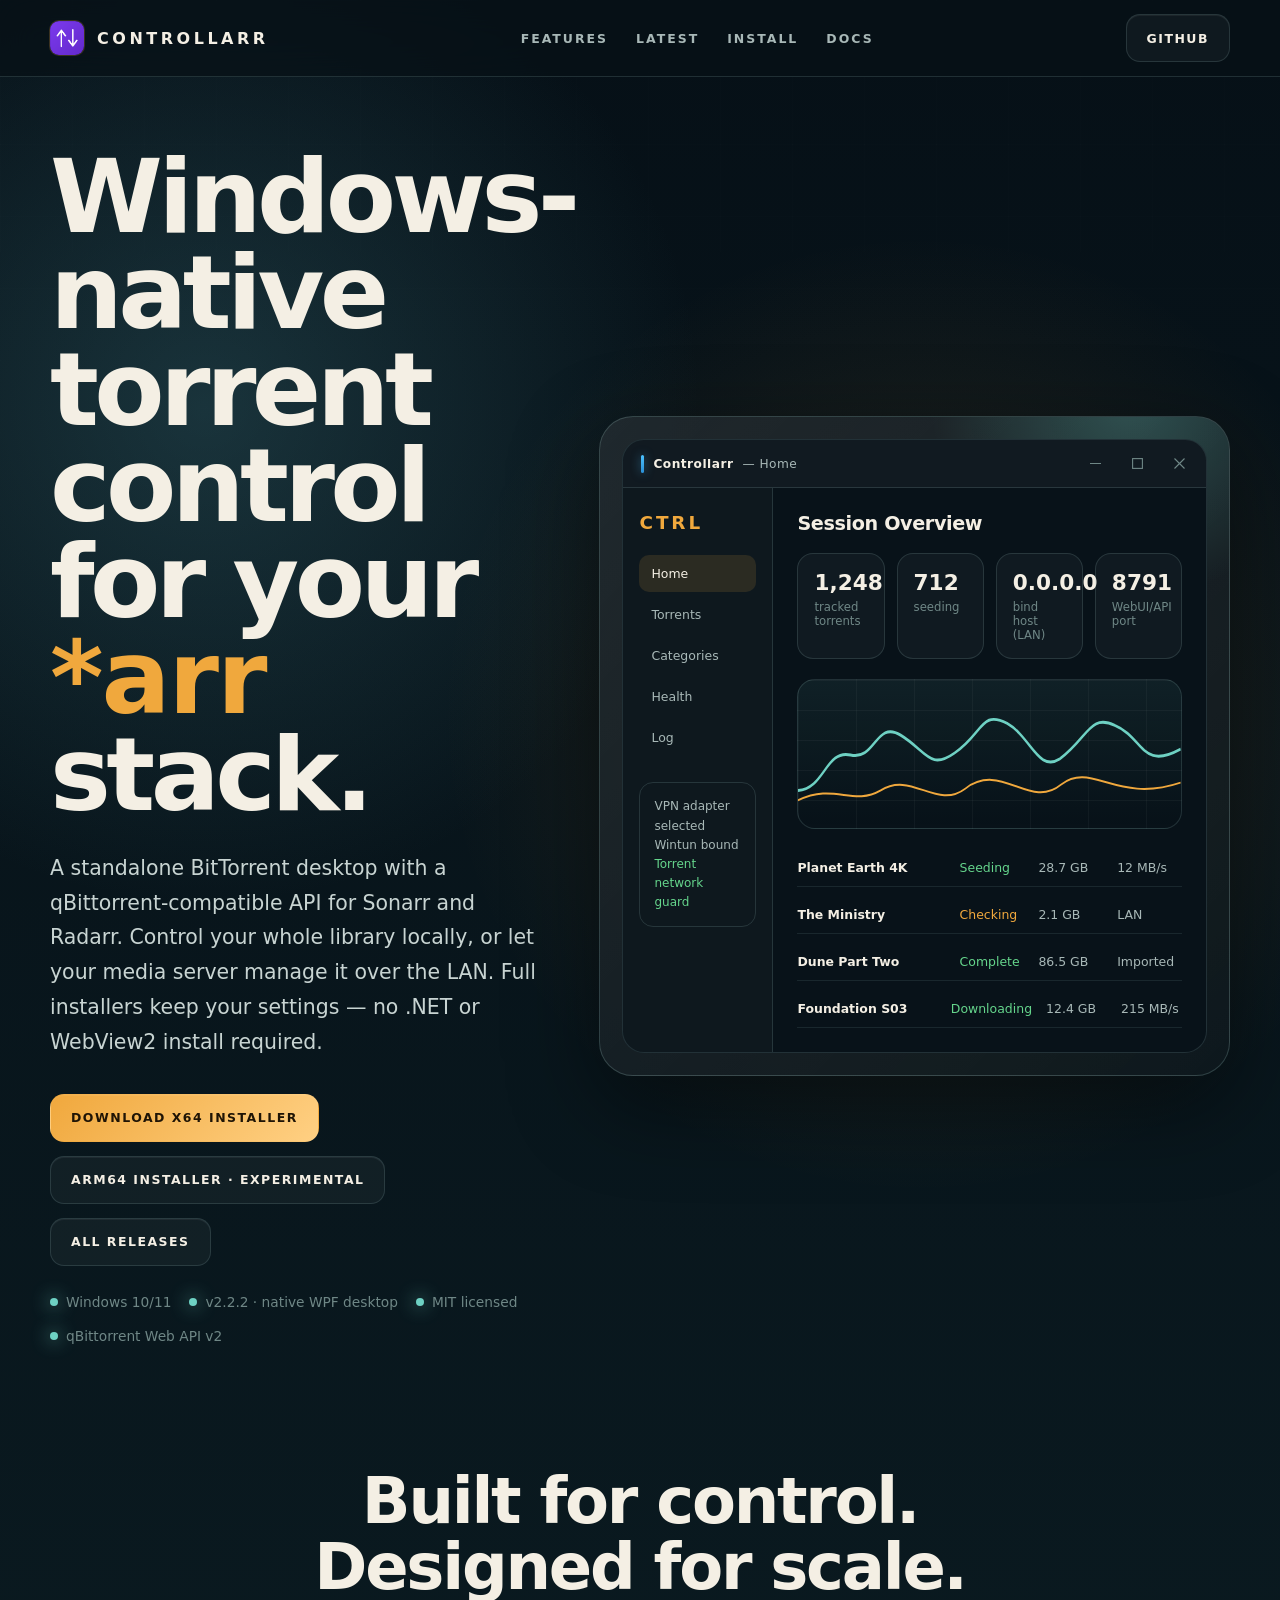
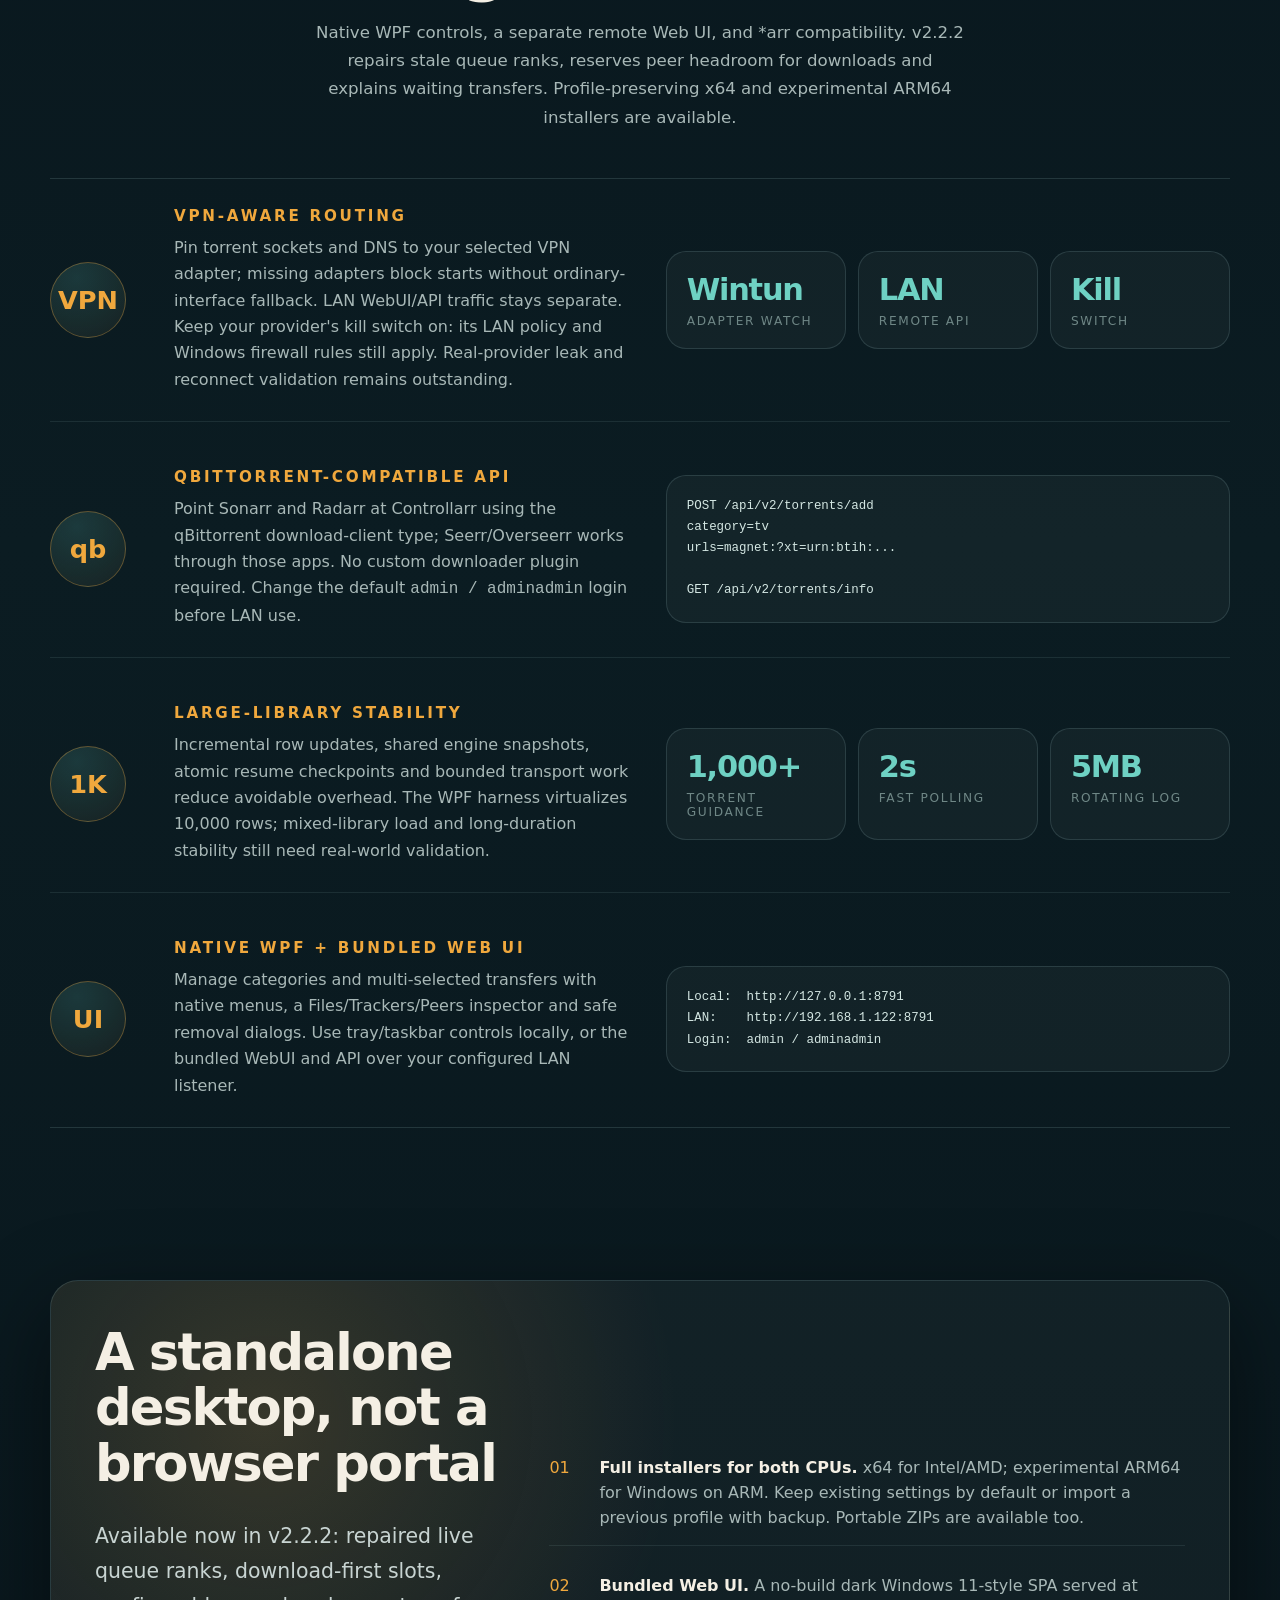
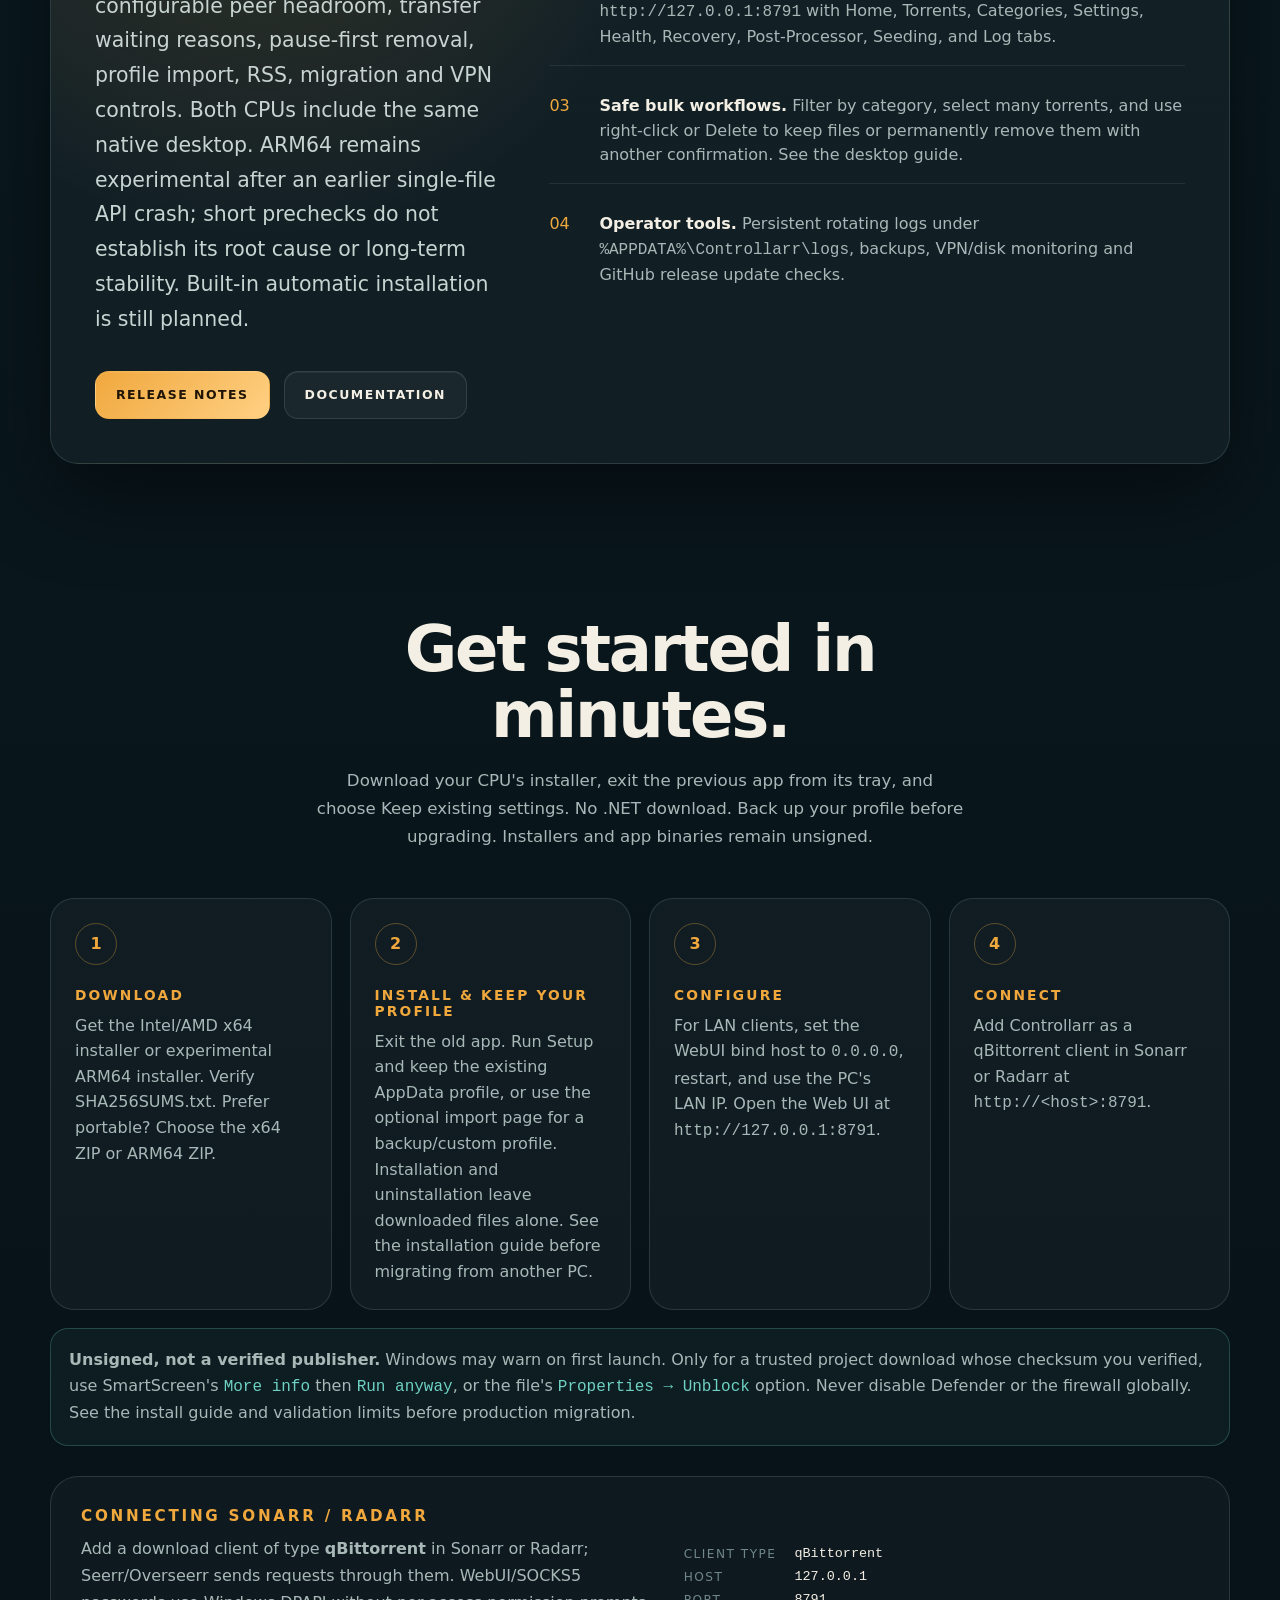
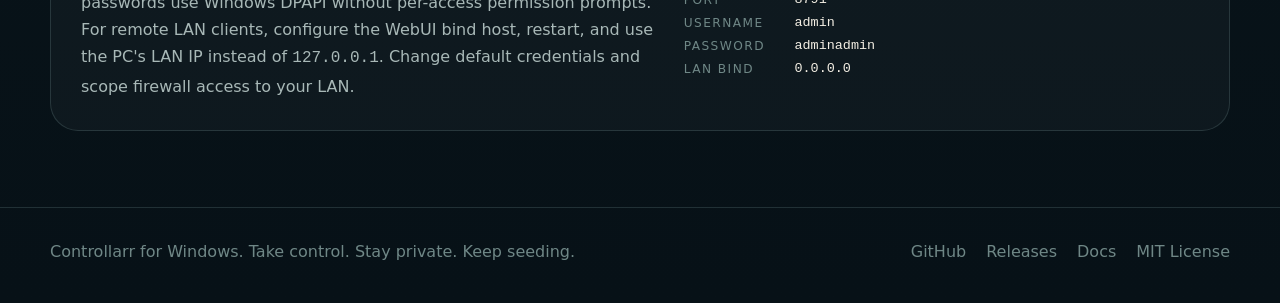
==== docs/index.html @ 1ecfc932 "Fix live queue ranks and reserve download connection headroom" ====
<!doctype html>
<html lang="en">
<head>
  <meta charset="utf-8">
  <meta name="viewport" content="width=device-width, initial-scale=1">
  <meta name="description" content="Controllarr v2.2.2: a native Windows torrent desktop with aware queues, download connection headroom, VPN binding and a Sonarr/Radarr API. Download x64 or experimental ARM64 installers.">
  <meta name="theme-color" content="#071117">
  <meta property="og:title" content="Controllarr for Windows">
  <meta property="og:description" content="Windows-native torrent control for your *arr stack.">
  <meta property="og:type" content="website">
  <meta property="og:image" content="assets/icon-256.png">
  <title>Controllarr for Windows - native torrent control for your *arr stack</title>
  <link rel="icon" href="assets/icon-256.png">
  <style>
    :root {
      color-scheme: dark;
      --bg: #071117;
      --panel: rgba(14, 30, 38, 0.78);
      --line: rgba(151, 190, 189, 0.18);
      --line-strong: rgba(239, 169, 67, 0.34);
      --text: #f4efe4;
      --muted: #a8b8b7;
      --soft: #6f8786;
      --amber: #f0a83d;
      --amber-2: #ffd083;
      --aqua: #6ed1c3;
      --green: #65d58c;
      --win-blue: #4cc2ff;
      --shadow: 0 28px 90px rgba(0, 0, 0, 0.48);
      --radius: 28px;
      --sans: "Segoe UI", system-ui, sans-serif;
      --serif: Georgia, "Segoe UI", system-ui, serif;
      --mono: Consolas, "Cascadia Code", "Courier New", monospace;
    }

    * { box-sizing: border-box; }
    html { scroll-behavior: smooth; }
    body {
      margin: 0;
      min-width: 320px;
      color: var(--text);
      font-family: var(--sans);
      background:
        radial-gradient(circle at 16% 8%, rgba(64, 122, 132, 0.32), transparent 31rem),
        radial-gradient(circle at 72% 14%, rgba(240, 168, 61, 0.14), transparent 30rem),
        linear-gradient(180deg, #061017 0%, #0b1c22 42%, #071117 100%);
      overflow-x: hidden;
    }

    body::before {
      content: "";
      position: fixed;
      inset: 0;
      pointer-events: none;
      opacity: 0.42;
      background-image:
        linear-gradient(rgba(255,255,255,0.035) 1px, transparent 1px),
        linear-gradient(90deg, rgba(255,255,255,0.026) 1px, transparent 1px);
      background-size: 72px 72px;
      mask-image: linear-gradient(to bottom, #000 0%, transparent 78%);
    }

    a { color: inherit; text-decoration: none; }
    .shell { width: min(1180px, calc(100% - 40px)); margin: 0 auto; }
    .nav {
      position: sticky;
      top: 0;
      z-index: 20;
      border-bottom: 1px solid var(--line);
      background: rgba(7, 17, 23, 0.72);
      backdrop-filter: blur(18px);
    }
    .nav-inner { display: flex; align-items: center; justify-content: space-between; min-height: 76px; gap: 24px; }
    .brand { display: flex; align-items: center; gap: 13px; font-weight: 700; letter-spacing: 0.22em; text-transform: uppercase; }
    .brand img { width: 34px; height: 34px; border-radius: 9px; box-shadow: 0 0 0 1px rgba(240, 168, 61, 0.22); }
    .nav-links { display: flex; align-items: center; gap: 28px; color: var(--muted); font-size: 0.78rem; font-weight: 700; letter-spacing: 0.16em; text-transform: uppercase; }
    .button {
      display: inline-flex;
      align-items: center;
      justify-content: center;
      gap: 10px;
      min-height: 48px;
      padding: 0 20px;
      border: 1px solid var(--line-strong);
      border-radius: 14px;
      background: rgba(240, 168, 61, 0.1);
      color: var(--amber-2);
      font-size: 0.78rem;
      font-weight: 800;
      letter-spacing: 0.12em;
      text-transform: uppercase;
      box-shadow: inset 0 1px 0 rgba(255,255,255,0.06);
      transition: transform 180ms ease, border-color 180ms ease, background 180ms ease;
    }
    .button:hover { transform: translateY(-2px); border-color: rgba(240, 168, 61, 0.75); background: rgba(240, 168, 61, 0.16); }
    .button.primary { background: linear-gradient(135deg, #f0a83d, #ffd083); color: #1f1405; border-color: transparent; }
    .button.quiet { color: var(--text); background: rgba(255,255,255,0.04); border-color: var(--line); }

    .hero { position: relative; padding: 72px 0 48px; }
    .hero-grid { display: grid; grid-template-columns: minmax(0, 0.88fr) minmax(460px, 1.12fr); gap: 54px; align-items: center; }
    h1 { margin: 0; max-width: 760px; font-family: var(--serif); font-size: clamp(3.1rem, 8vw, 6.7rem); line-height: 0.94; letter-spacing: -0.045em; }
    .arr { color: var(--amber); font-family: var(--sans); letter-spacing: -0.02em; }
    .lead { margin: 28px 0 0; max-width: 560px; color: #c8d4d2; font-size: clamp(1.05rem, 1.8vw, 1.28rem); line-height: 1.7; }
    .actions { display: flex; flex-wrap: wrap; gap: 14px; margin: 34px 0 0; }
    .proof { display: flex; flex-wrap: wrap; gap: 18px; margin-top: 28px; color: var(--soft); font-size: 0.86rem; }
    .proof span { display: inline-flex; align-items: center; gap: 8px; }
    .dot { width: 8px; height: 8px; border-radius: 99px; background: var(--aqua); box-shadow: 0 0 18px var(--aqua); }

    .mockup {
      position: relative;
      min-height: 520px;
      padding: 22px;
      border: 1px solid rgba(151, 190, 189, 0.24);
      border-radius: 34px;
      background: linear-gradient(135deg, rgba(255,255,255,0.09), rgba(255,255,255,0.025)), rgba(7, 17, 23, 0.72);
      box-shadow: var(--shadow);
      overflow: hidden;
    }
    .mockup::before { content: ""; position: absolute; inset: -35% -18% auto auto; width: 420px; height: 420px; border-radius: 50%; background: radial-gradient(circle, rgba(110, 209, 195, 0.28), transparent 68%); }
    .window { position: relative; border-radius: 22px; border: 1px solid rgba(151, 190, 189, 0.18); background: #081219; overflow: hidden; }
    /* Windows-style title bar: subtle accent strip + caption controls (minimize / restore / close) */
    .titlebar { display: flex; align-items: center; gap: 10px; height: 48px; padding: 0 6px 0 18px; border-bottom: 1px solid var(--line); background: rgba(255,255,255,0.035); }
    .titlebar .title { display: flex; align-items: center; gap: 9px; font-size: 0.76rem; color: var(--muted); letter-spacing: 0.04em; }
    .titlebar .title b { color: var(--text); font-weight: 650; }
    .titlebar .accent { width: 3px; height: 18px; border-radius: 2px; background: linear-gradient(180deg, var(--win-blue), #2a8fd6); box-shadow: 0 0 10px rgba(76, 194, 255, 0.5); }
    .caption { margin-left: auto; display: flex; align-items: stretch; height: 100%; }
    .caption button { width: 42px; height: 100%; border: 0; background: transparent; color: var(--soft); display: grid; place-items: center; cursor: default; transition: background 140ms ease, color 140ms ease; }
    .caption svg { width: 11px; height: 11px; }
    .caption button:hover { background: rgba(255,255,255,0.07); color: var(--text); }
    .caption button.close:hover { background: #c42b1c; color: #fff; }
    .dashboard { display: grid; grid-template-columns: 150px minmax(0, 1fr); min-height: 430px; }
    .sidebar { padding: 24px 16px; border-right: 1px solid var(--line); background: rgba(255,255,255,0.025); }
    .side-logo { color: var(--amber); font-size: 1.15rem; font-weight: 900; letter-spacing: 0.16em; margin-bottom: 22px; }
    .side-item { display: block; padding: 11px 12px; margin: 4px 0; border-radius: 10px; color: var(--muted); font-size: 0.78rem; }
    .side-item.active { color: var(--text); background: rgba(240, 168, 61, 0.13); }
    .status-card { margin-top: 26px; padding: 14px; border: 1px solid var(--line); border-radius: 14px; color: var(--muted); font-size: 0.75rem; line-height: 1.6; }
    .main-panel { padding: 24px; }
    .main-panel h2 { margin: 0 0 18px; font-size: 1.2rem; letter-spacing: -0.02em; }
    .metric-grid { display: grid; grid-template-columns: repeat(4, minmax(0, 1fr)); gap: 12px; }
    .metric { padding: 16px; border: 1px solid var(--line); border-radius: 16px; background: rgba(255,255,255,0.035); }
    .metric strong { display: block; font-size: 1.35rem; color: var(--text); }
    .metric span { display: block; margin-top: 5px; color: var(--soft); font-size: 0.73rem; }
    .chart { height: 150px; margin: 20px 0; border: 1px solid var(--line); border-radius: 18px; background: linear-gradient(rgba(255,255,255,0.04) 1px, transparent 1px), linear-gradient(90deg, rgba(255,255,255,0.035) 1px, transparent 1px), linear-gradient(180deg, rgba(110, 209, 195, 0.08), transparent); background-size: 100% 30px, 58px 100%, auto; position: relative; overflow: hidden; }
    .chart svg { position: absolute; inset: 0; width: 100%; height: 100%; }
    .rows { display: grid; gap: 9px; }
    .row { display: grid; grid-template-columns: 1.6fr 0.7fr 0.7fr 0.7fr; gap: 14px; padding: 11px 0; border-bottom: 1px solid rgba(151, 190, 189, 0.12); color: var(--muted); font-size: 0.78rem; }
    .row b { color: var(--text); font-weight: 650; }
    .green { color: var(--green); }
    .amber { color: var(--amber); }

    section { padding: 76px 0; }
    .section-title { max-width: 760px; margin: 0 auto 46px; text-align: center; }
    .section-title h2 { margin: 0; font-family: var(--serif); font-size: clamp(2.2rem, 5vw, 4rem); line-height: 1.04; letter-spacing: -0.035em; }
    .section-title p { margin: 18px auto 0; max-width: 650px; color: var(--muted); font-size: 1.04rem; line-height: 1.7; }
    .feature-rail { display: grid; gap: 18px; border-top: 1px solid var(--line); border-bottom: 1px solid var(--line); }
    .feature { display: grid; grid-template-columns: 94px minmax(0, 0.9fr) minmax(280px, 1.1fr); gap: 30px; align-items: center; padding: 28px 0; border-bottom: 1px solid rgba(151, 190, 189, 0.12); }
    .feature:last-child { border-bottom: 0; }
    .icon-orb { display: grid; place-items: center; width: 76px; height: 76px; border: 1px solid var(--line-strong); border-radius: 50%; color: var(--amber); font-size: 1.6rem; font-weight: 900; background: radial-gradient(circle at 35% 20%, rgba(110, 209, 195, 0.17), rgba(240, 168, 61, 0.05)); }
    .feature h3 { margin: 0; color: var(--amber); font-size: 0.95rem; letter-spacing: 0.18em; text-transform: uppercase; }
    .feature p { margin: 10px 0 0; color: var(--muted); line-height: 1.65; }
    .code-card, .signal-card { border: 1px solid var(--line); border-radius: 20px; background: rgba(255,255,255,0.035); padding: 20px; overflow: hidden; }
    code, pre { font-family: var(--mono); }
    pre { margin: 0; color: #d4e7e3; font-size: 0.78rem; line-height: 1.7; white-space: pre-wrap; }
    .signal-grid { display: grid; grid-template-columns: repeat(3, 1fr); gap: 12px; }
    .signal-card strong { display: block; color: var(--aqua); font-size: 1.9rem; letter-spacing: -0.04em; }
    .signal-card span { display: block; margin-top: 7px; color: var(--soft); font-size: 0.76rem; letter-spacing: 0.14em; text-transform: uppercase; }
    .release-band { display: grid; grid-template-columns: minmax(0, 0.78fr) minmax(320px, 1.22fr); gap: 48px; align-items: center; padding: 44px; border: 1px solid var(--line); border-radius: var(--radius); background: radial-gradient(circle at 18% 18%, rgba(240, 168, 61, 0.16), transparent 26rem), rgba(255,255,255,0.035); box-shadow: var(--shadow); }
    .release-band h2 { margin: 0; font-family: var(--serif); font-size: clamp(2rem, 4vw, 3.5rem); line-height: 1.08; letter-spacing: -0.035em; }
    .release-list { display: grid; gap: 13px; margin: 0; padding: 0; list-style: none; }
    .release-list li { display: grid; grid-template-columns: 36px 1fr; gap: 14px; padding: 15px 0; border-bottom: 1px solid rgba(151, 190, 189, 0.12); color: var(--muted); line-height: 1.55; }
    .release-list li:last-child { border-bottom: 0; }
    .release-list b { color: var(--text); }
    .steps { display: grid; grid-template-columns: repeat(4, 1fr); gap: 18px; }
    .step { min-height: 210px; padding: 24px; border: 1px solid var(--line); border-radius: 24px; background: rgba(255,255,255,0.035); }
    .step-num { display: grid; place-items: center; width: 42px; height: 42px; border: 1px solid var(--line-strong); border-radius: 50%; color: var(--amber); font-weight: 900; }
    .step h3 { margin: 22px 0 10px; color: var(--amber); font-size: 0.86rem; letter-spacing: 0.16em; text-transform: uppercase; }
    .step p { margin: 0; color: var(--muted); line-height: 1.6; }
    .install-note { margin-top: 18px; padding: 18px; border: 1px solid rgba(110, 209, 195, 0.24); border-radius: 18px; color: var(--muted); background: rgba(110, 209, 195, 0.055); line-height: 1.65; }
    .install-note code { color: var(--aqua); }
    .connect-band { margin-top: 30px; display: grid; grid-template-columns: minmax(0, 1fr) minmax(280px, 0.9fr); gap: 30px; align-items: center; padding: 30px; border: 1px solid var(--line); border-radius: var(--radius); background: rgba(255,255,255,0.03); }
    .connect-band h3 { margin: 0 0 10px; color: var(--amber); font-size: 0.95rem; letter-spacing: 0.18em; text-transform: uppercase; }
    .connect-band p { margin: 0; color: var(--muted); line-height: 1.7; }
    .connect-band dl { display: grid; grid-template-columns: auto 1fr; gap: 8px 18px; margin: 16px 0 0; }
    .connect-band dt { color: var(--soft); font-size: 0.76rem; letter-spacing: 0.12em; text-transform: uppercase; align-self: center; }
    .connect-band dd { margin: 0; color: var(--text); font-family: var(--mono); font-size: 0.84rem; }
    footer { padding: 34px 0 42px; border-top: 1px solid var(--line); color: var(--soft); }
    .footer-inner { display: flex; align-items: center; justify-content: space-between; gap: 20px; }
    .footer-links { display: flex; gap: 20px; flex-wrap: wrap; }
    .footer-links a, .nav-links a { transition: color 180ms ease; }
    .footer-links a:hover, .nav-links a:hover { color: var(--amber-2); }

    @media (max-width: 980px) {
      .hero-grid, .release-band, .connect-band { grid-template-columns: 1fr; }
      .hero { padding-top: 46px; }
      .mockup { min-height: auto; }
      .feature { grid-template-columns: 76px 1fr; }
      .feature > :last-child { grid-column: 2; }
      .steps { grid-template-columns: repeat(2, 1fr); }
      .nav-links { display: none; }
    }
    @media (max-width: 700px) {
      .shell { width: min(100% - 26px, 1180px); }
      .nav-inner { min-height: 66px; }
      .brand { letter-spacing: 0.14em; font-size: 0.88rem; }
      .hero { padding-bottom: 24px; }
      .dashboard { grid-template-columns: 1fr; }
      .sidebar { display: none; }
      .metric-grid, .signal-grid, .steps { grid-template-columns: 1fr; }
      .feature { grid-template-columns: 1fr; gap: 16px; }
      .feature > :last-child { grid-column: auto; }
      .release-band, .connect-band { padding: 26px; }
      .footer-inner { align-items: flex-start; flex-direction: column; }
      .row { grid-template-columns: 1fr 0.7fr; }
      .row span:nth-child(3), .row span:nth-child(4) { display: none; }
    }
  </style>
</head>
<body>
  <nav class="nav">
    <div class="shell nav-inner">
      <a class="brand" href="#top" aria-label="Controllarr for Windows home">
        <img src="assets/icon-256.png" alt="">
        <span>Controllarr</span>
      </a>
      <div class="nav-links" aria-label="Primary navigation">
        <a href="#features">Features</a>
        <a href="#release">Latest</a>
        <a href="#install">Install</a>
        <a href="https://github.com/eMacTh3Creator/Controllarr-Windows/blob/master/docs/README.md">Docs</a>
      </div>
      <a class="button quiet" href="https://github.com/eMacTh3Creator/Controllarr-Windows">GitHub</a>
    </div>
  </nav>

  <main id="top">
    <section class="hero">
      <div class="shell hero-grid">
        <div>
          <h1>Windows-native torrent control for your <span class="arr">*arr</span> stack.</h1>
          <p class="lead">A standalone BitTorrent desktop with a qBittorrent-compatible API for Sonarr and Radarr. Control your whole library locally, or let your media server manage it over the LAN. Full installers keep your settings &mdash; no .NET or WebView2 install required.</p>
          <div class="actions">
            <a class="button primary" data-format="setup" data-dl="win-x64" href="https://github.com/eMacTh3Creator/Controllarr-Windows/releases/download/v2.2.2/Controllarr-2.2.2-win-x64-Setup.exe">Download x64 installer</a>
            <a class="button quiet" data-format="setup" data-dl="win-arm64" href="https://github.com/eMacTh3Creator/Controllarr-Windows/releases/download/v2.2.2/Controllarr-2.2.2-win-arm64-Setup.exe">ARM64 installer &middot; experimental</a>
            <a class="button quiet" href="https://github.com/eMacTh3Creator/Controllarr-Windows/releases/latest">All releases</a>
          </div>
          <div class="proof" aria-label="Project highlights">
            <span><i class="dot"></i>Windows 10/11</span>
            <span><i class="dot"></i>v2.2.2 &middot; native WPF desktop</span>
            <span><i class="dot"></i>MIT licensed</span>
            <span><i class="dot"></i>qBittorrent Web API v2</span>
          </div>
        </div>

        <div class="mockup" aria-label="Illustrative dashboard, not a throughput benchmark">
          <div class="window">
            <div class="titlebar">
              <span class="title"><i class="accent"></i><b>Controllarr</b> &mdash; Home</span>
              <div class="caption" aria-hidden="true">
                <button aria-label="Minimize"><svg viewBox="0 0 11 11"><path d="M0 5.5 H11" stroke="currentColor" stroke-width="1.1" fill="none"/></svg></button>
                <button aria-label="Restore"><svg viewBox="0 0 11 11"><rect x="0.6" y="0.6" width="9.8" height="9.8" stroke="currentColor" stroke-width="1.1" fill="none"/></svg></button>
                <button class="close" aria-label="Close"><svg viewBox="0 0 11 11"><path d="M0.5 0.5 L10.5 10.5 M10.5 0.5 L0.5 10.5" stroke="currentColor" stroke-width="1.1" fill="none"/></svg></button>
              </div>
            </div>
            <div class="dashboard">
              <aside class="sidebar">
                <div class="side-logo">CTRL</div>
                <span class="side-item active">Home</span>
                <span class="side-item">Torrents</span>
                <span class="side-item">Categories</span>
                <span class="side-item">Health</span>
                <span class="side-item">Log</span>
                <div class="status-card">VPN adapter selected<br>Wintun bound<br><span class="green">Torrent network guard</span></div>
              </aside>
              <div class="main-panel">
                <h2>Session Overview</h2>
                <div class="metric-grid">
                  <div class="metric"><strong>1,248</strong><span>tracked torrents</span></div>
                  <div class="metric"><strong>712</strong><span>seeding</span></div>
                  <div class="metric"><strong>0.0.0.0</strong><span>bind host (LAN)</span></div>
                  <div class="metric"><strong>8791</strong><span>WebUI/API port</span></div>
                </div>
                <div class="chart" aria-hidden="true">
                  <svg viewBox="0 0 640 150" preserveAspectRatio="none">
                    <path d="M0 112 C45 110 46 70 88 76 C130 82 130 40 172 56 C215 72 220 92 262 74 C310 54 306 30 350 44 C390 58 402 94 438 80 C486 58 488 34 530 46 C578 58 574 92 640 70" fill="none" stroke="#6ed1c3" stroke-width="3"/>
                    <path d="M0 122 C60 104 92 128 138 112 C190 92 232 132 280 110 C340 82 388 132 440 106 C492 82 532 126 640 104" fill="none" stroke="#f0a83d" stroke-width="2"/>
                  </svg>
                </div>
                <div class="rows">
                  <div class="row"><b>Planet Earth 4K</b><span class="green">Seeding</span><span>28.7 GB</span><span>12 MB/s</span></div>
                  <div class="row"><b>The Ministry</b><span class="amber">Checking</span><span>2.1 GB</span><span>LAN</span></div>
                  <div class="row"><b>Dune Part Two</b><span class="green">Complete</span><span>86.5 GB</span><span>Imported</span></div>
                  <div class="row"><b>Foundation S03</b><span class="green">Downloading</span><span>12.4 GB</span><span>215 MB/s</span></div>
                </div>
              </div>
            </div>
          </div>
        </div>
      </div>
    </section>

    <section id="features">
      <div class="shell">
        <div class="section-title">
          <h2>Built for control. Designed for scale.</h2>
          <p>Native WPF controls, a separate remote Web UI, and *arr compatibility. v2.2.2 repairs stale queue ranks, reserves peer headroom for downloads and explains waiting transfers. Profile-preserving x64 and experimental ARM64 installers are available.</p>
        </div>

        <div class="feature-rail">
          <article class="feature">
            <div class="icon-orb">VPN</div>
            <div>
              <h3>VPN-aware routing</h3>
              <p>Pin torrent sockets and DNS to your selected VPN adapter; missing adapters block starts without ordinary-interface fallback. LAN WebUI/API traffic stays separate. Keep your provider's kill switch on: its LAN policy and Windows firewall rules still apply. Real-provider leak and reconnect validation remains outstanding.</p>
            </div>
            <div class="signal-grid">
              <div class="signal-card"><strong>Wintun</strong><span>adapter watch</span></div>
              <div class="signal-card"><strong>LAN</strong><span>remote API</span></div>
              <div class="signal-card"><strong>Kill</strong><span>switch</span></div>
            </div>
          </article>

          <article class="feature">
            <div class="icon-orb">qb</div>
            <div>
              <h3>qBittorrent-compatible API</h3>
              <p>Point Sonarr and Radarr at Controllarr using the qBittorrent download-client type; Seerr/Overseerr works through those apps. No custom downloader plugin required. Change the default <code>admin / adminadmin</code> login before LAN use.</p>
            </div>
            <div class="code-card">
<pre>POST /api/v2/torrents/add
category=tv
urls=magnet:?xt=urn:btih:...

GET /api/v2/torrents/info</pre>
            </div>
          </article>

          <article class="feature">
            <div class="icon-orb">1K</div>
            <div>
              <h3>Large-library stability</h3>
              <p>Incremental row updates, shared engine snapshots, atomic resume checkpoints and bounded transport work reduce avoidable overhead. The WPF harness virtualizes 10,000 rows; mixed-library load and long-duration stability still need real-world validation.</p>
            </div>
            <div class="signal-grid">
              <div class="signal-card"><strong>1,000+</strong><span>torrent guidance</span></div>
              <div class="signal-card"><strong>2s</strong><span>fast polling</span></div>
              <div class="signal-card"><strong>5MB</strong><span>rotating log</span></div>
            </div>
          </article>

          <article class="feature">
            <div class="icon-orb">UI</div>
            <div>
              <h3>Native WPF + bundled Web UI</h3>
              <p>Manage categories and multi-selected transfers with native menus, a Files/Trackers/Peers inspector and safe removal dialogs. Use tray/taskbar controls locally, or the bundled WebUI and API over your configured LAN listener.</p>
            </div>
            <div class="code-card">
<pre>Local:  http://127.0.0.1:8791
LAN:    http://192.168.1.122:8791
Login:  admin / adminadmin</pre>
            </div>
          </article>
        </div>
      </div>
    </section>

    <section id="release">
      <div class="shell">
        <div class="release-band">
          <div>
            <h2>A standalone desktop, not a browser portal</h2>
            <p class="lead">Available now in v2.2.2: repaired live queue ranks, download-first slots, configurable peer headroom, transfer waiting reasons, pause-first removal, profile import, RSS, migration and VPN controls. Both CPUs include the same native desktop. ARM64 remains experimental after an earlier single-file API crash; short prechecks do not establish its root cause or long-term stability. Built-in automatic installation is still planned.</p>
            <div class="actions">
              <a class="button primary" href="https://github.com/eMacTh3Creator/Controllarr-Windows/releases/tag/v2.2.2">Release notes</a>
              <a class="button quiet" href="https://github.com/eMacTh3Creator/Controllarr-Windows/blob/master/docs/README.md">Documentation</a>
            </div>
          </div>
          <ul class="release-list">
            <li><span class="amber">01</span><span><b>Full installers for both CPUs.</b> x64 for Intel/AMD; experimental ARM64 for Windows on ARM. Keep existing settings by default or import a previous profile with backup. Portable ZIPs are available too.</span></li>
            <li><span class="amber">02</span><span><b>Bundled Web UI.</b> A no-build dark Windows 11-style SPA served at <code>http://127.0.0.1:8791</code> with Home, Torrents, Categories, Settings, Health, Recovery, Post-Processor, Seeding, and Log tabs.</span></li>
            <li><span class="amber">03</span><span><b>Safe bulk workflows.</b> Filter by category, select many torrents, and use right-click or Delete to keep files or permanently remove them with another confirmation. See the <a href="https://github.com/eMacTh3Creator/Controllarr-Windows/blob/master/docs/DESKTOP.md">desktop guide</a>.</span></li>
            <li><span class="amber">04</span><span><b>Operator tools.</b> Persistent rotating logs under <code>%APPDATA%\Controllarr\logs</code>, backups, VPN/disk monitoring and GitHub release update checks.</span></li>
          </ul>
        </div>
      </div>
    </section>

    <section id="install">
      <div class="shell">
        <div class="section-title">
          <h2>Get started in minutes.</h2>
          <p>Download your CPU's installer, exit the previous app from its tray, and choose Keep existing settings. No .NET download. Back up your profile before upgrading. Installers and app binaries remain unsigned.</p>
        </div>
        <div class="steps">
          <article class="step">
            <div class="step-num">1</div>
            <h3>Download</h3>
            <p>Get the <a data-format="setup" data-dl="win-x64" href="https://github.com/eMacTh3Creator/Controllarr-Windows/releases/download/v2.2.2/Controllarr-2.2.2-win-x64-Setup.exe">Intel/AMD x64 installer</a> or <a data-format="setup" data-dl="win-arm64" href="https://github.com/eMacTh3Creator/Controllarr-Windows/releases/download/v2.2.2/Controllarr-2.2.2-win-arm64-Setup.exe">experimental ARM64 installer</a>. Verify <a href="https://github.com/eMacTh3Creator/Controllarr-Windows/releases/download/v2.2.2/SHA256SUMS.txt">SHA256SUMS.txt</a>. Prefer portable? Choose the <a data-format="zip" data-dl="win-x64" href="https://github.com/eMacTh3Creator/Controllarr-Windows/releases/download/v2.2.2/Controllarr-2.2.2-win-x64.zip">x64 ZIP</a> or <a data-format="zip" data-dl="win-arm64" href="https://github.com/eMacTh3Creator/Controllarr-Windows/releases/download/v2.2.2/Controllarr-2.2.2-win-arm64.zip">ARM64 ZIP</a>.</p>
          </article>
          <article class="step">
            <div class="step-num">2</div>
            <h3>Install &amp; keep your profile</h3>
            <p>Exit the old app. Run Setup and keep the existing AppData profile, or use the optional import page for a backup/custom profile. Installation and uninstallation leave downloaded files alone. See the installation guide before migrating from another PC.</p>
          </article>
          <article class="step">
            <div class="step-num">3</div>
            <h3>Configure</h3>
            <p>For LAN clients, set the WebUI bind host to <code>0.0.0.0</code>, restart, and use the PC's LAN IP. Open the Web UI at <code>http://127.0.0.1:8791</code>.</p>
          </article>
          <article class="step">
            <div class="step-num">4</div>
            <h3>Connect</h3>
            <p>Add Controllarr as a qBittorrent client in Sonarr or Radarr at <code>http://&lt;host&gt;:8791</code>.</p>
          </article>
        </div>

        <div class="install-note">
          <b>Unsigned, not a verified publisher.</b> Windows may warn on first launch. Only for a trusted project download whose checksum you verified, use SmartScreen's <code>More info</code> then <code>Run anyway</code>, or the file's <code>Properties &rarr; Unblock</code> option. Never disable Defender or the firewall globally. See the <a href="https://github.com/eMacTh3Creator/Controllarr-Windows/blob/master/docs/INSTALL.md">install guide</a> and <a href="https://github.com/eMacTh3Creator/Controllarr-Windows/blob/master/docs/NATIVE_DESKTOP_VALIDATION.md">validation limits</a> before production migration.
        </div>

        <div class="connect-band">
          <div>
            <h3>Connecting Sonarr / Radarr</h3>
            <p>Add a download client of type <b>qBittorrent</b> in Sonarr or Radarr; Seerr/Overseerr sends requests through them. WebUI/SOCKS5 passwords use Windows DPAPI without per-access permission prompts. For remote LAN clients, configure the WebUI bind host, restart, and use the PC's LAN IP instead of <code>127.0.0.1</code>. Change default credentials and scope firewall access to your LAN.</p>
          </div>
          <dl>
            <dt>Client type</dt><dd>qBittorrent</dd>
            <dt>Host</dt><dd>127.0.0.1</dd>
            <dt>Port</dt><dd>8791</dd>
            <dt>Username</dt><dd>admin</dd>
            <dt>Password</dt><dd>adminadmin</dd>
            <dt>LAN bind</dt><dd>0.0.0.0</dd>
          </dl>
        </div>
      </div>
    </section>
  </main>

  <footer>
    <div class="shell footer-inner">
      <div>Controllarr for Windows. Take control. Stay private. Keep seeding.</div>
      <div class="footer-links">
        <a href="https://github.com/eMacTh3Creator/Controllarr-Windows">GitHub</a>
        <a href="https://github.com/eMacTh3Creator/Controllarr-Windows/releases/latest">Releases</a>
        <a href="https://github.com/eMacTh3Creator/Controllarr-Windows/blob/master/docs/README.md">Docs</a>
        <a href="https://github.com/eMacTh3Creator/Controllarr-Windows/blob/master/LICENSE">MIT License</a>
      </div>
    </div>
  </footer>

  <script src="assets/downloads.js" defer></script>
</body>
</html>
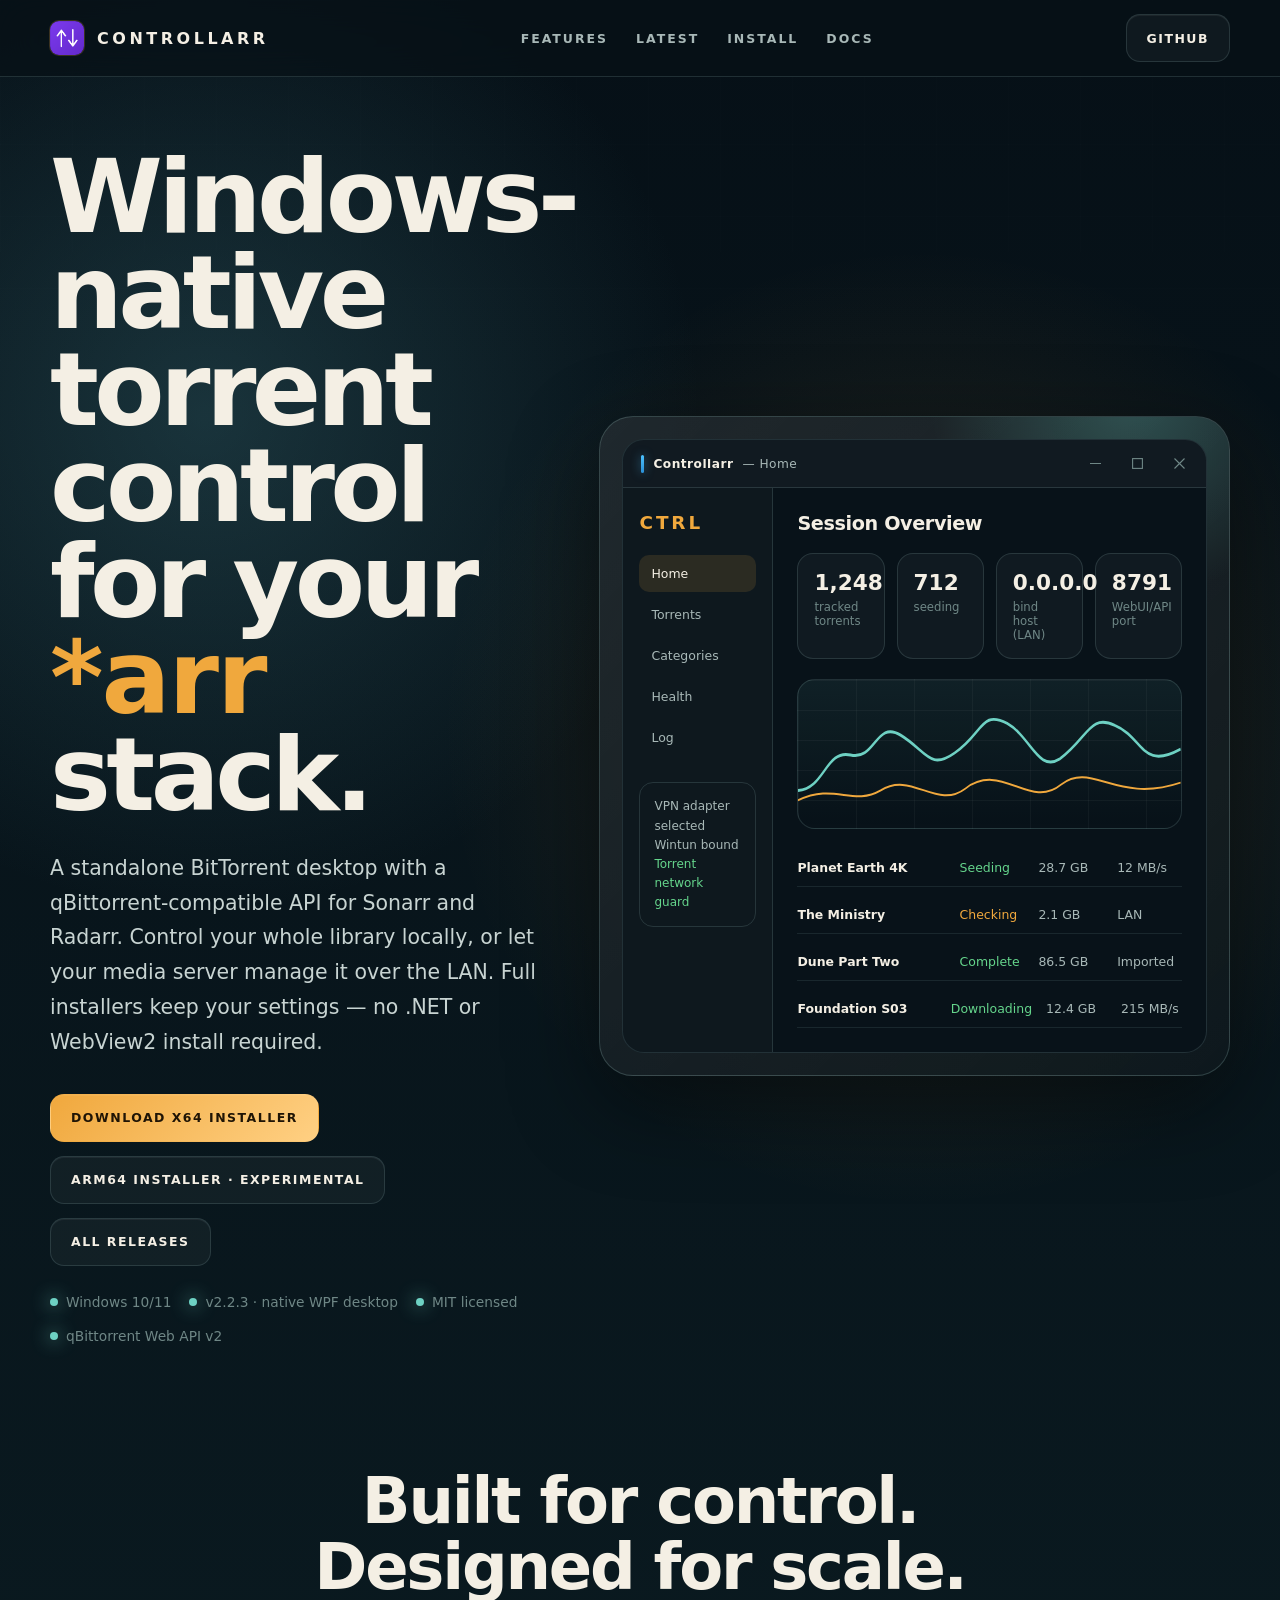
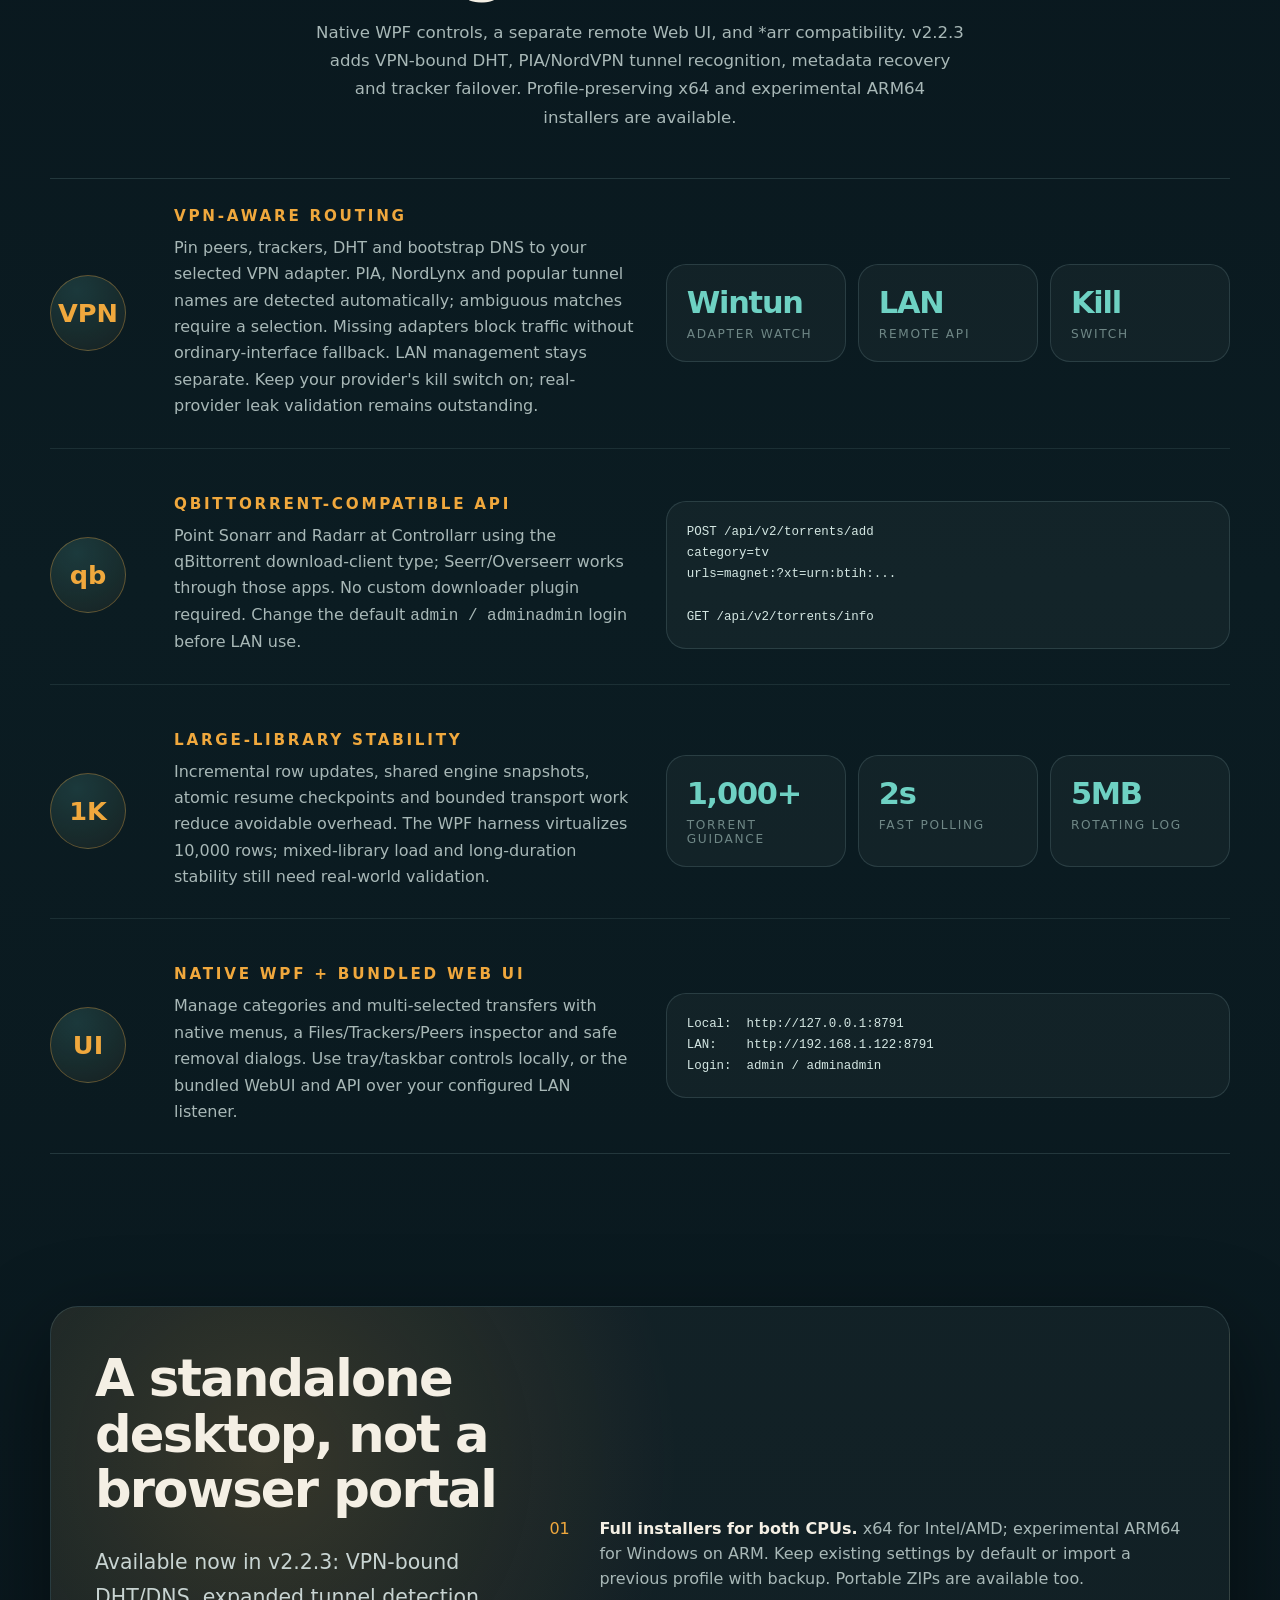
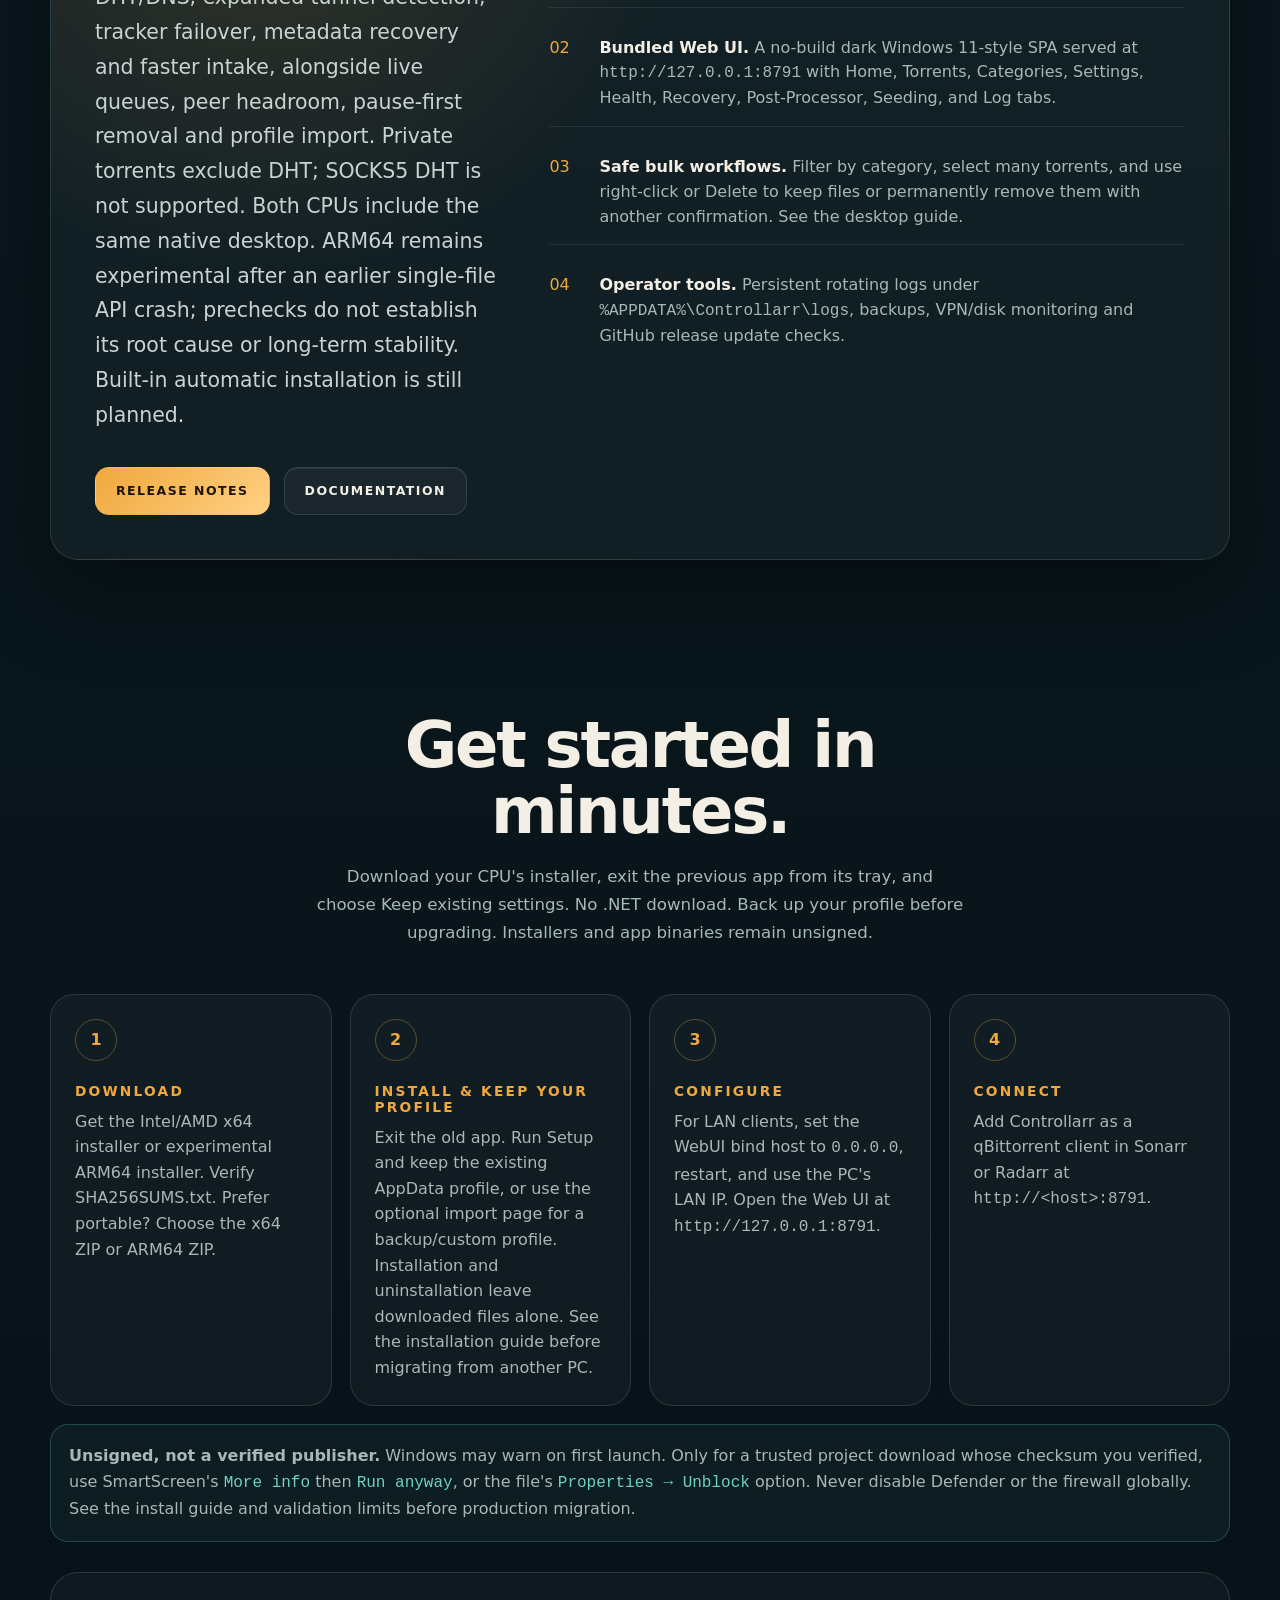
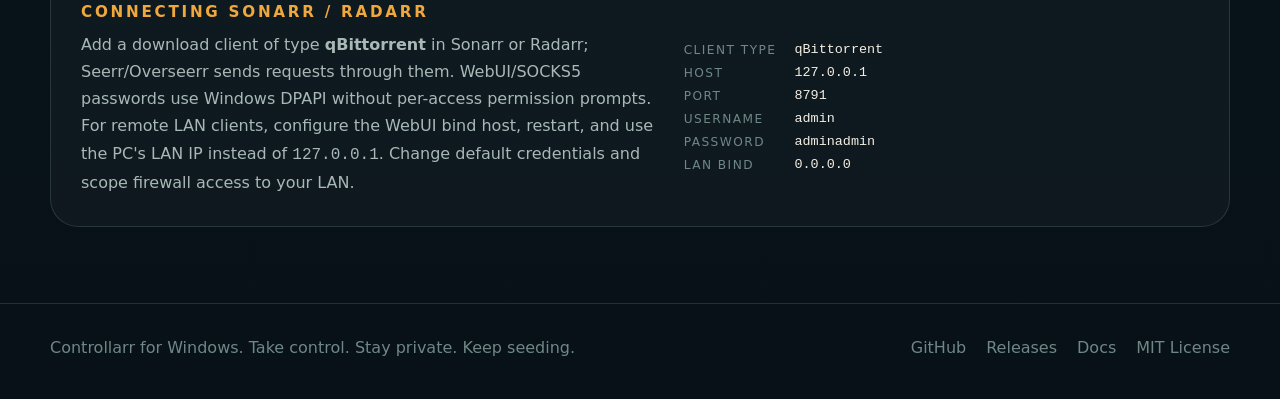
==== commit 84de059d: "Release v2.2.3 VPN-bound DHT and reliable torrent discovery" ====
--- a/docs/index.html
+++ b/docs/index.html
@@ -3,7 +3,7 @@
 <head>
   <meta charset="utf-8">
   <meta name="viewport" content="width=device-width, initial-scale=1">
-  <meta name="description" content="Controllarr v2.2.2: a native Windows torrent desktop with aware queues, download connection headroom, VPN binding and a Sonarr/Radarr API. Download x64 or experimental ARM64 installers.">
+  <meta name="description" content="Controllarr v2.2.3: native Windows torrent desktop with VPN-bound DHT, PIA/NordVPN tunnel detection, reliable metadata discovery and a Sonarr/Radarr API. Download x64 or experimental ARM64 installers.">
   <meta name="theme-color" content="#071117">
   <meta property="og:title" content="Controllarr for Windows">
   <meta property="og:description" content="Windows-native torrent control for your *arr stack.">
@@ -239,13 +239,13 @@
           <h1>Windows-native torrent control for your <span class="arr">*arr</span> stack.</h1>
           <p class="lead">A standalone BitTorrent desktop with a qBittorrent-compatible API for Sonarr and Radarr. Control your whole library locally, or let your media server manage it over the LAN. Full installers keep your settings &mdash; no .NET or WebView2 install required.</p>
           <div class="actions">
-            <a class="button primary" data-format="setup" data-dl="win-x64" href="https://github.com/eMacTh3Creator/Controllarr-Windows/releases/download/v2.2.2/Controllarr-2.2.2-win-x64-Setup.exe">Download x64 installer</a>
-            <a class="button quiet" data-format="setup" data-dl="win-arm64" href="https://github.com/eMacTh3Creator/Controllarr-Windows/releases/download/v2.2.2/Controllarr-2.2.2-win-arm64-Setup.exe">ARM64 installer &middot; experimental</a>
+            <a class="button primary" data-format="setup" data-dl="win-x64" href="https://github.com/eMacTh3Creator/Controllarr-Windows/releases/download/v2.2.3/Controllarr-2.2.3-win-x64-Setup.exe">Download x64 installer</a>
+            <a class="button quiet" data-format="setup" data-dl="win-arm64" href="https://github.com/eMacTh3Creator/Controllarr-Windows/releases/download/v2.2.3/Controllarr-2.2.3-win-arm64-Setup.exe">ARM64 installer &middot; experimental</a>
             <a class="button quiet" href="https://github.com/eMacTh3Creator/Controllarr-Windows/releases/latest">All releases</a>
           </div>
           <div class="proof" aria-label="Project highlights">
             <span><i class="dot"></i>Windows 10/11</span>
-            <span><i class="dot"></i>v2.2.2 &middot; native WPF desktop</span>
+            <span><i class="dot"></i>v2.2.3 &middot; native WPF desktop</span>
             <span><i class="dot"></i>MIT licensed</span>
             <span><i class="dot"></i>qBittorrent Web API v2</span>
           </div>
@@ -302,7 +302,7 @@
       <div class="shell">
         <div class="section-title">
           <h2>Built for control. Designed for scale.</h2>
-          <p>Native WPF controls, a separate remote Web UI, and *arr compatibility. v2.2.2 repairs stale queue ranks, reserves peer headroom for downloads and explains waiting transfers. Profile-preserving x64 and experimental ARM64 installers are available.</p>
+          <p>Native WPF controls, a separate remote Web UI, and *arr compatibility. v2.2.3 adds VPN-bound DHT, PIA/NordVPN tunnel recognition, metadata recovery and tracker failover. Profile-preserving x64 and experimental ARM64 installers are available.</p>
         </div>
 
         <div class="feature-rail">
@@ -310,7 +310,7 @@
             <div class="icon-orb">VPN</div>
             <div>
               <h3>VPN-aware routing</h3>
-              <p>Pin torrent sockets and DNS to your selected VPN adapter; missing adapters block starts without ordinary-interface fallback. LAN WebUI/API traffic stays separate. Keep your provider's kill switch on: its LAN policy and Windows firewall rules still apply. Real-provider leak and reconnect validation remains outstanding.</p>
+              <p>Pin peers, trackers, DHT and bootstrap DNS to your selected VPN adapter. PIA, NordLynx and popular tunnel names are detected automatically; ambiguous matches require a selection. Missing adapters block traffic without ordinary-interface fallback. LAN management stays separate. Keep your provider's kill switch on; real-provider leak validation remains outstanding.</p>
             </div>
             <div class="signal-grid">
               <div class="signal-card"><strong>Wintun</strong><span>adapter watch</span></div>
@@ -368,9 +368,9 @@
         <div class="release-band">
           <div>
             <h2>A standalone desktop, not a browser portal</h2>
-            <p class="lead">Available now in v2.2.2: repaired live queue ranks, download-first slots, configurable peer headroom, transfer waiting reasons, pause-first removal, profile import, RSS, migration and VPN controls. Both CPUs include the same native desktop. ARM64 remains experimental after an earlier single-file API crash; short prechecks do not establish its root cause or long-term stability. Built-in automatic installation is still planned.</p>
+            <p class="lead">Available now in v2.2.3: VPN-bound DHT/DNS, expanded tunnel detection, tracker failover, metadata recovery and faster intake, alongside live queues, peer headroom, pause-first removal and profile import. Private torrents exclude DHT; SOCKS5 DHT is not supported. Both CPUs include the same native desktop. ARM64 remains experimental after an earlier single-file API crash; prechecks do not establish its root cause or long-term stability. Built-in automatic installation is still planned.</p>
             <div class="actions">
-              <a class="button primary" href="https://github.com/eMacTh3Creator/Controllarr-Windows/releases/tag/v2.2.2">Release notes</a>
+              <a class="button primary" href="https://github.com/eMacTh3Creator/Controllarr-Windows/releases/tag/v2.2.3">Release notes</a>
               <a class="button quiet" href="https://github.com/eMacTh3Creator/Controllarr-Windows/blob/master/docs/README.md">Documentation</a>
             </div>
           </div>
@@ -394,7 +394,7 @@
           <article class="step">
             <div class="step-num">1</div>
             <h3>Download</h3>
-            <p>Get the <a data-format="setup" data-dl="win-x64" href="https://github.com/eMacTh3Creator/Controllarr-Windows/releases/download/v2.2.2/Controllarr-2.2.2-win-x64-Setup.exe">Intel/AMD x64 installer</a> or <a data-format="setup" data-dl="win-arm64" href="https://github.com/eMacTh3Creator/Controllarr-Windows/releases/download/v2.2.2/Controllarr-2.2.2-win-arm64-Setup.exe">experimental ARM64 installer</a>. Verify <a href="https://github.com/eMacTh3Creator/Controllarr-Windows/releases/download/v2.2.2/SHA256SUMS.txt">SHA256SUMS.txt</a>. Prefer portable? Choose the <a data-format="zip" data-dl="win-x64" href="https://github.com/eMacTh3Creator/Controllarr-Windows/releases/download/v2.2.2/Controllarr-2.2.2-win-x64.zip">x64 ZIP</a> or <a data-format="zip" data-dl="win-arm64" href="https://github.com/eMacTh3Creator/Controllarr-Windows/releases/download/v2.2.2/Controllarr-2.2.2-win-arm64.zip">ARM64 ZIP</a>.</p>
+            <p>Get the <a data-format="setup" data-dl="win-x64" href="https://github.com/eMacTh3Creator/Controllarr-Windows/releases/download/v2.2.3/Controllarr-2.2.3-win-x64-Setup.exe">Intel/AMD x64 installer</a> or <a data-format="setup" data-dl="win-arm64" href="https://github.com/eMacTh3Creator/Controllarr-Windows/releases/download/v2.2.3/Controllarr-2.2.3-win-arm64-Setup.exe">experimental ARM64 installer</a>. Verify <a href="https://github.com/eMacTh3Creator/Controllarr-Windows/releases/download/v2.2.3/SHA256SUMS.txt">SHA256SUMS.txt</a>. Prefer portable? Choose the <a data-format="zip" data-dl="win-x64" href="https://github.com/eMacTh3Creator/Controllarr-Windows/releases/download/v2.2.3/Controllarr-2.2.3-win-x64.zip">x64 ZIP</a> or <a data-format="zip" data-dl="win-arm64" href="https://github.com/eMacTh3Creator/Controllarr-Windows/releases/download/v2.2.3/Controllarr-2.2.3-win-arm64.zip">ARM64 ZIP</a>.</p>
           </article>
           <article class="step">
             <div class="step-num">2</div>
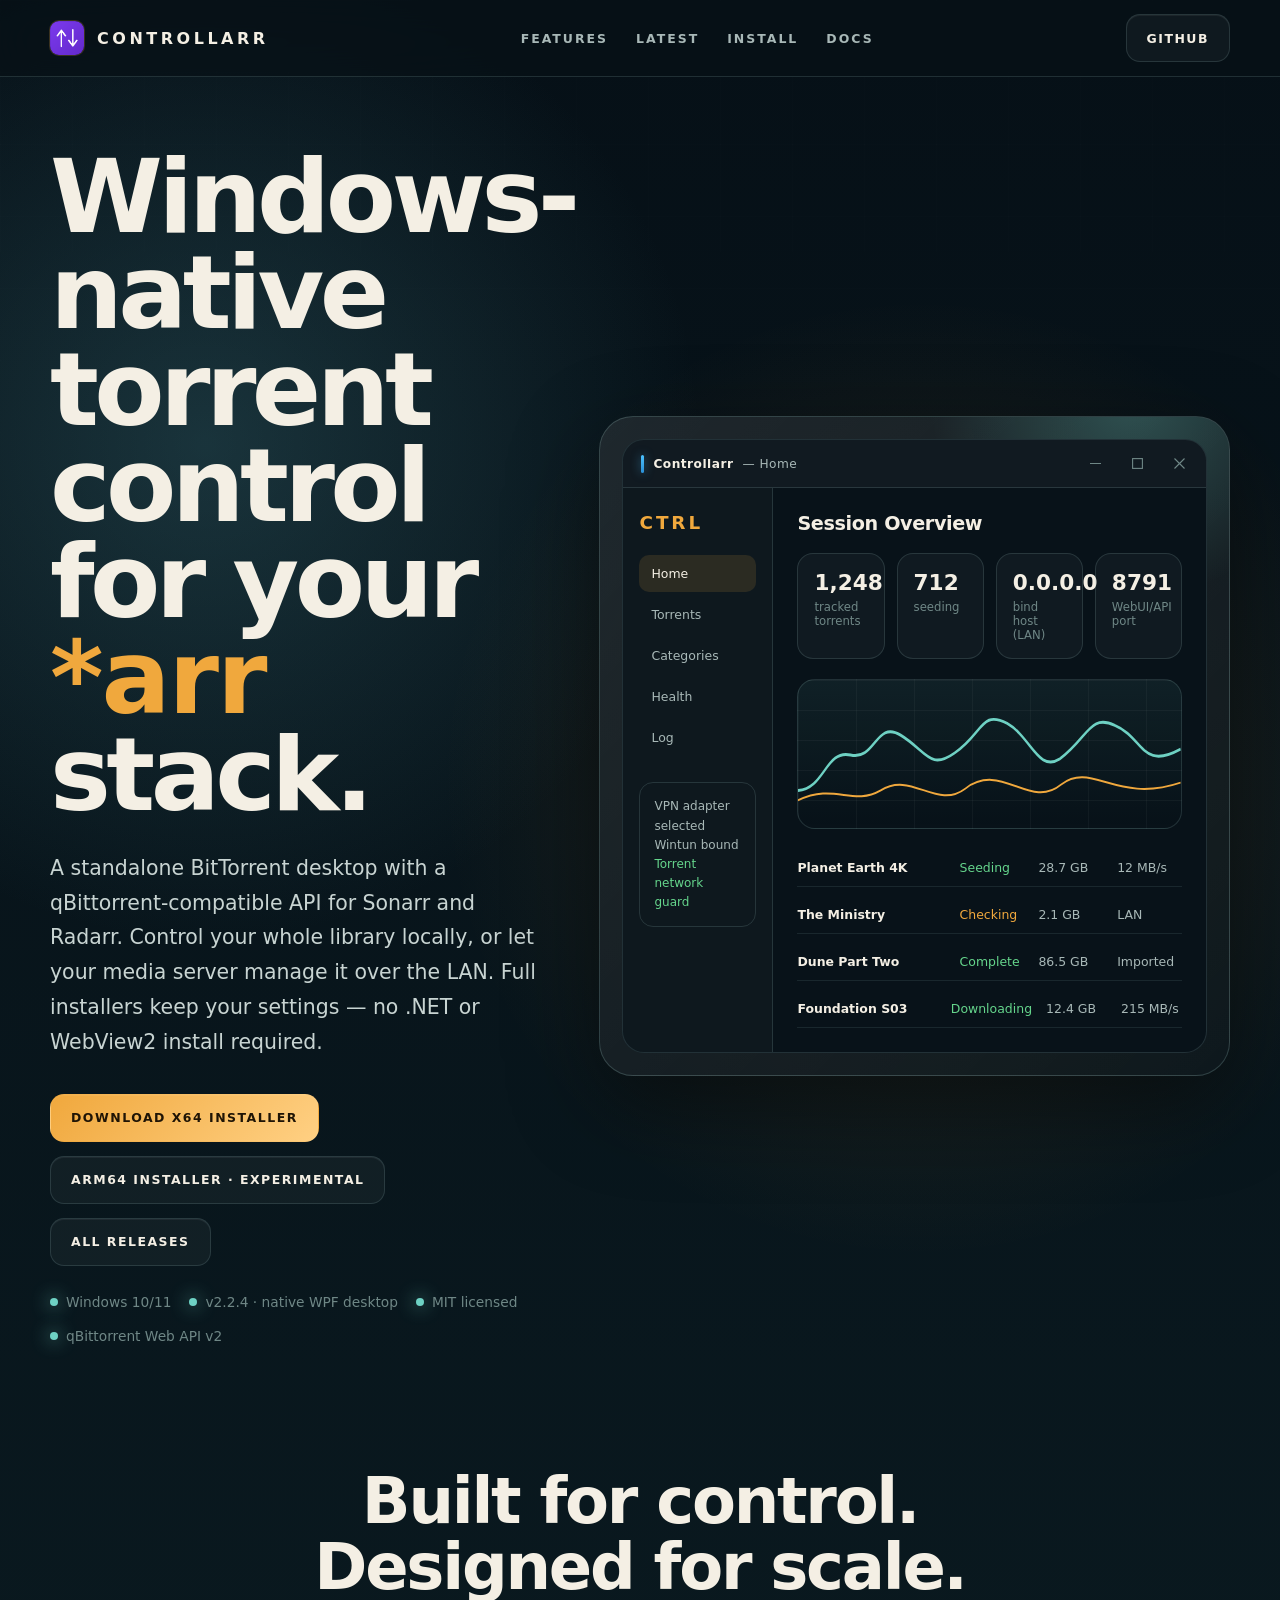
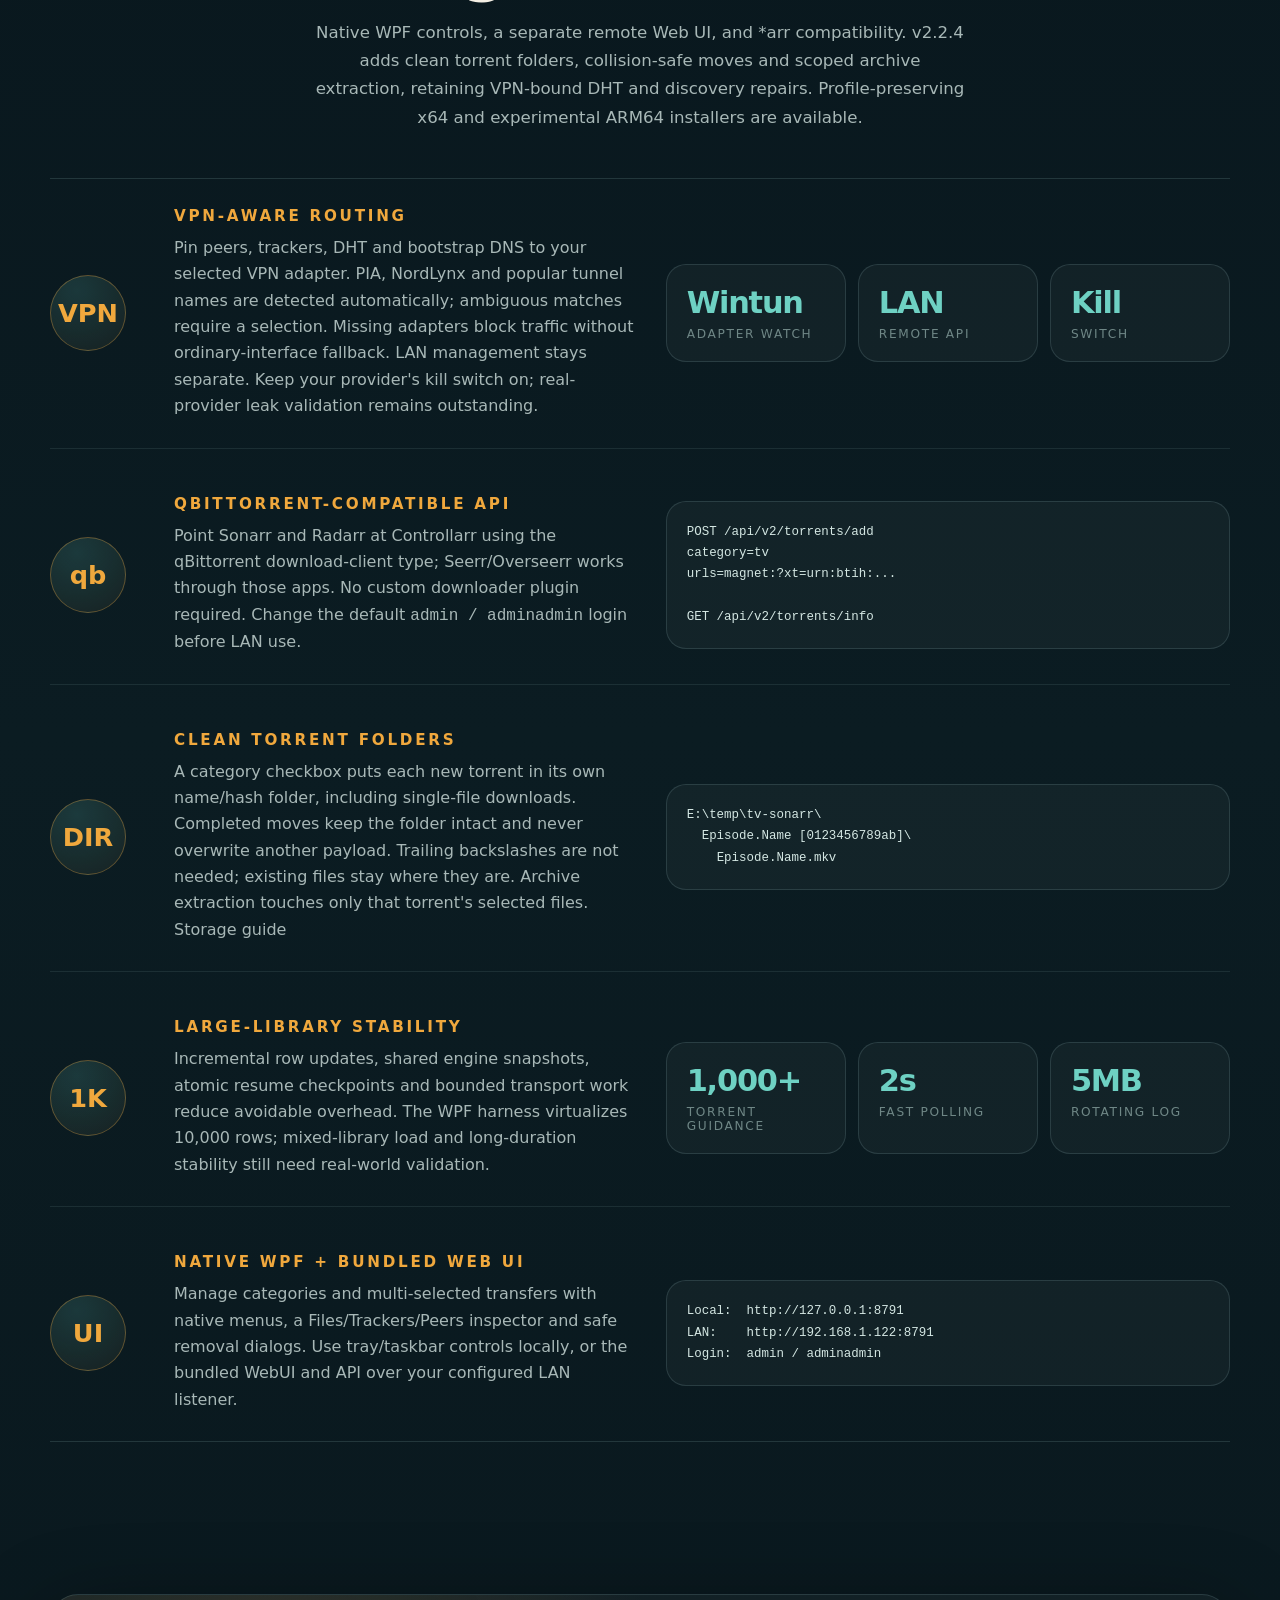
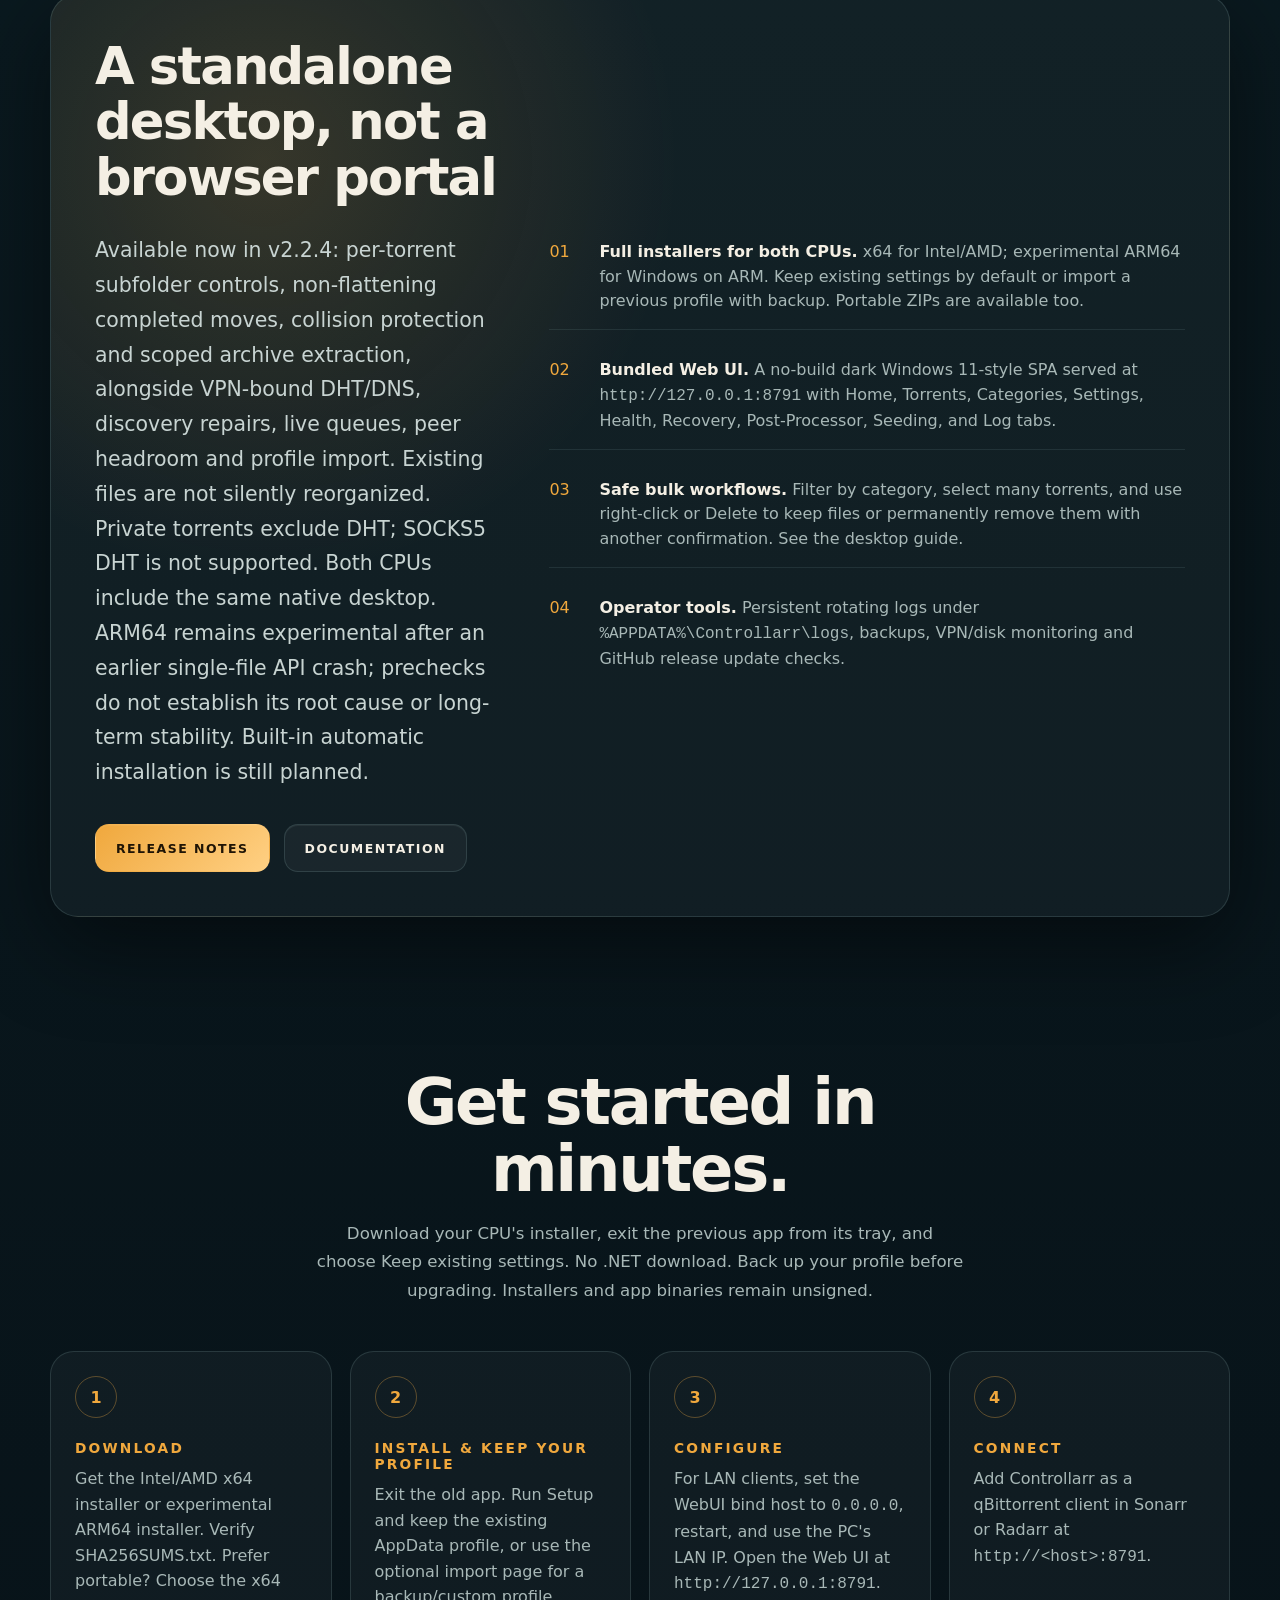
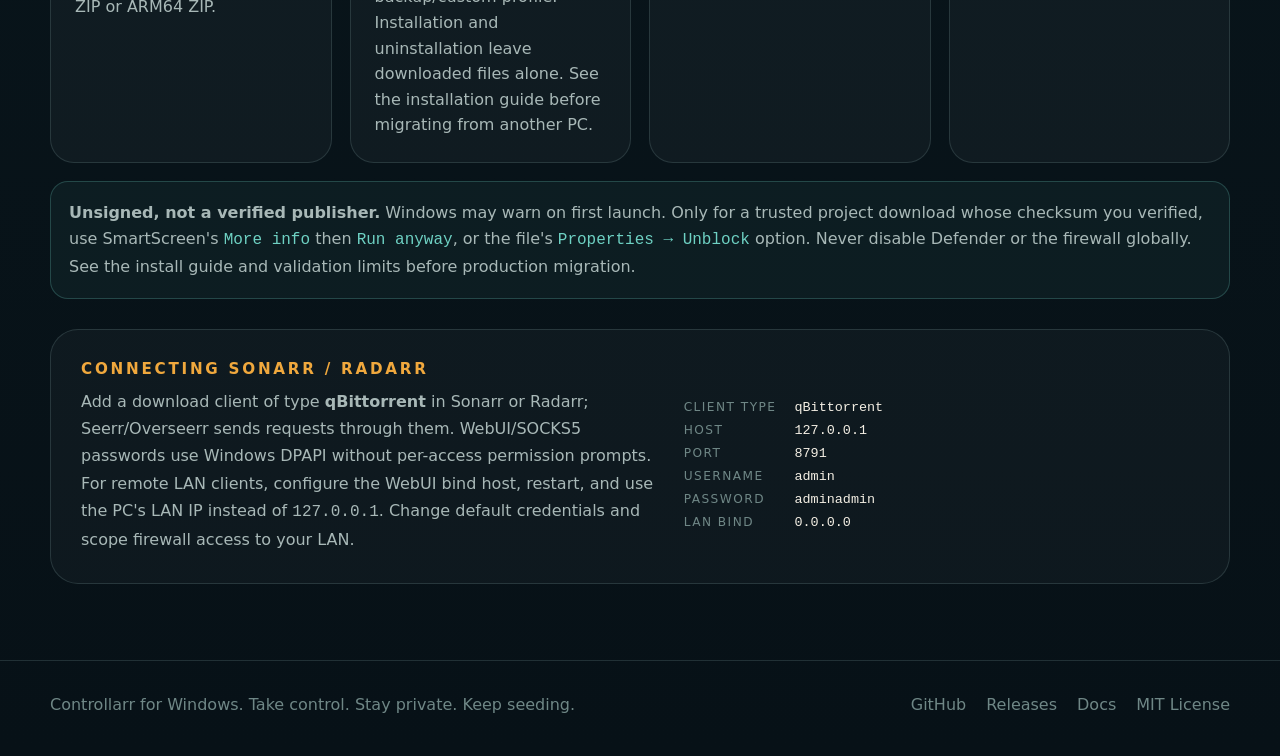
==== commit cf787a9d: "Add clean torrent folders and safe storage moves for v2.2.4" ====
--- a/docs/index.html
+++ b/docs/index.html
@@ -3,7 +3,7 @@
 <head>
   <meta charset="utf-8">
   <meta name="viewport" content="width=device-width, initial-scale=1">
-  <meta name="description" content="Controllarr v2.2.3: native Windows torrent desktop with VPN-bound DHT, PIA/NordVPN tunnel detection, reliable metadata discovery and a Sonarr/Radarr API. Download x64 or experimental ARM64 installers.">
+  <meta name="description" content="Controllarr v2.2.4: native Windows torrent desktop with clean per-torrent folders, safe completed moves, VPN-bound DHT and a Sonarr/Radarr API. Download x64 or experimental ARM64 installers.">
   <meta name="theme-color" content="#071117">
   <meta property="og:title" content="Controllarr for Windows">
   <meta property="og:description" content="Windows-native torrent control for your *arr stack.">
@@ -239,13 +239,13 @@
           <h1>Windows-native torrent control for your <span class="arr">*arr</span> stack.</h1>
           <p class="lead">A standalone BitTorrent desktop with a qBittorrent-compatible API for Sonarr and Radarr. Control your whole library locally, or let your media server manage it over the LAN. Full installers keep your settings &mdash; no .NET or WebView2 install required.</p>
           <div class="actions">
-            <a class="button primary" data-format="setup" data-dl="win-x64" href="https://github.com/eMacTh3Creator/Controllarr-Windows/releases/download/v2.2.3/Controllarr-2.2.3-win-x64-Setup.exe">Download x64 installer</a>
-            <a class="button quiet" data-format="setup" data-dl="win-arm64" href="https://github.com/eMacTh3Creator/Controllarr-Windows/releases/download/v2.2.3/Controllarr-2.2.3-win-arm64-Setup.exe">ARM64 installer &middot; experimental</a>
+            <a class="button primary" data-format="setup" data-dl="win-x64" href="https://github.com/eMacTh3Creator/Controllarr-Windows/releases/download/v2.2.4/Controllarr-2.2.4-win-x64-Setup.exe">Download x64 installer</a>
+            <a class="button quiet" data-format="setup" data-dl="win-arm64" href="https://github.com/eMacTh3Creator/Controllarr-Windows/releases/download/v2.2.4/Controllarr-2.2.4-win-arm64-Setup.exe">ARM64 installer &middot; experimental</a>
             <a class="button quiet" href="https://github.com/eMacTh3Creator/Controllarr-Windows/releases/latest">All releases</a>
           </div>
           <div class="proof" aria-label="Project highlights">
             <span><i class="dot"></i>Windows 10/11</span>
-            <span><i class="dot"></i>v2.2.3 &middot; native WPF desktop</span>
+            <span><i class="dot"></i>v2.2.4 &middot; native WPF desktop</span>
             <span><i class="dot"></i>MIT licensed</span>
             <span><i class="dot"></i>qBittorrent Web API v2</span>
           </div>
@@ -302,7 +302,7 @@
       <div class="shell">
         <div class="section-title">
           <h2>Built for control. Designed for scale.</h2>
-          <p>Native WPF controls, a separate remote Web UI, and *arr compatibility. v2.2.3 adds VPN-bound DHT, PIA/NordVPN tunnel recognition, metadata recovery and tracker failover. Profile-preserving x64 and experimental ARM64 installers are available.</p>
+          <p>Native WPF controls, a separate remote Web UI, and *arr compatibility. v2.2.4 adds clean torrent folders, collision-safe moves and scoped archive extraction, retaining VPN-bound DHT and discovery repairs. Profile-preserving x64 and experimental ARM64 installers are available.</p>
         </div>
 
         <div class="feature-rail">
@@ -335,6 +335,19 @@
           </article>
 
           <article class="feature">
+            <div class="icon-orb">DIR</div>
+            <div>
+              <h3>Clean torrent folders</h3>
+              <p>A category checkbox puts each new torrent in its own name/hash folder, including single-file downloads. Completed moves keep the folder intact and never overwrite another payload. Trailing backslashes are not needed; existing files stay where they are. Archive extraction touches only that torrent's selected files. <a href="https://github.com/eMacTh3Creator/Controllarr-Windows/blob/master/docs/STORAGE.md">Storage guide</a></p>
+            </div>
+            <div class="code-card">
+<pre>E:\temp\tv-sonarr\
+  Episode.Name [0123456789ab]\
+    Episode.Name.mkv</pre>
+            </div>
+          </article>
+
+          <article class="feature">
             <div class="icon-orb">1K</div>
             <div>
               <h3>Large-library stability</h3>
@@ -368,9 +381,9 @@
         <div class="release-band">
           <div>
             <h2>A standalone desktop, not a browser portal</h2>
-            <p class="lead">Available now in v2.2.3: VPN-bound DHT/DNS, expanded tunnel detection, tracker failover, metadata recovery and faster intake, alongside live queues, peer headroom, pause-first removal and profile import. Private torrents exclude DHT; SOCKS5 DHT is not supported. Both CPUs include the same native desktop. ARM64 remains experimental after an earlier single-file API crash; prechecks do not establish its root cause or long-term stability. Built-in automatic installation is still planned.</p>
+            <p class="lead">Available now in v2.2.4: per-torrent subfolder controls, non-flattening completed moves, collision protection and scoped archive extraction, alongside VPN-bound DHT/DNS, discovery repairs, live queues, peer headroom and profile import. Existing files are not silently reorganized. Private torrents exclude DHT; SOCKS5 DHT is not supported. Both CPUs include the same native desktop. ARM64 remains experimental after an earlier single-file API crash; prechecks do not establish its root cause or long-term stability. Built-in automatic installation is still planned.</p>
             <div class="actions">
-              <a class="button primary" href="https://github.com/eMacTh3Creator/Controllarr-Windows/releases/tag/v2.2.3">Release notes</a>
+              <a class="button primary" href="https://github.com/eMacTh3Creator/Controllarr-Windows/releases/tag/v2.2.4">Release notes</a>
               <a class="button quiet" href="https://github.com/eMacTh3Creator/Controllarr-Windows/blob/master/docs/README.md">Documentation</a>
             </div>
           </div>
@@ -394,7 +407,7 @@
           <article class="step">
             <div class="step-num">1</div>
             <h3>Download</h3>
-            <p>Get the <a data-format="setup" data-dl="win-x64" href="https://github.com/eMacTh3Creator/Controllarr-Windows/releases/download/v2.2.3/Controllarr-2.2.3-win-x64-Setup.exe">Intel/AMD x64 installer</a> or <a data-format="setup" data-dl="win-arm64" href="https://github.com/eMacTh3Creator/Controllarr-Windows/releases/download/v2.2.3/Controllarr-2.2.3-win-arm64-Setup.exe">experimental ARM64 installer</a>. Verify <a href="https://github.com/eMacTh3Creator/Controllarr-Windows/releases/download/v2.2.3/SHA256SUMS.txt">SHA256SUMS.txt</a>. Prefer portable? Choose the <a data-format="zip" data-dl="win-x64" href="https://github.com/eMacTh3Creator/Controllarr-Windows/releases/download/v2.2.3/Controllarr-2.2.3-win-x64.zip">x64 ZIP</a> or <a data-format="zip" data-dl="win-arm64" href="https://github.com/eMacTh3Creator/Controllarr-Windows/releases/download/v2.2.3/Controllarr-2.2.3-win-arm64.zip">ARM64 ZIP</a>.</p>
+            <p>Get the <a data-format="setup" data-dl="win-x64" href="https://github.com/eMacTh3Creator/Controllarr-Windows/releases/download/v2.2.4/Controllarr-2.2.4-win-x64-Setup.exe">Intel/AMD x64 installer</a> or <a data-format="setup" data-dl="win-arm64" href="https://github.com/eMacTh3Creator/Controllarr-Windows/releases/download/v2.2.4/Controllarr-2.2.4-win-arm64-Setup.exe">experimental ARM64 installer</a>. Verify <a href="https://github.com/eMacTh3Creator/Controllarr-Windows/releases/download/v2.2.4/SHA256SUMS.txt">SHA256SUMS.txt</a>. Prefer portable? Choose the <a data-format="zip" data-dl="win-x64" href="https://github.com/eMacTh3Creator/Controllarr-Windows/releases/download/v2.2.4/Controllarr-2.2.4-win-x64.zip">x64 ZIP</a> or <a data-format="zip" data-dl="win-arm64" href="https://github.com/eMacTh3Creator/Controllarr-Windows/releases/download/v2.2.4/Controllarr-2.2.4-win-arm64.zip">ARM64 ZIP</a>.</p>
           </article>
           <article class="step">
             <div class="step-num">2</div>
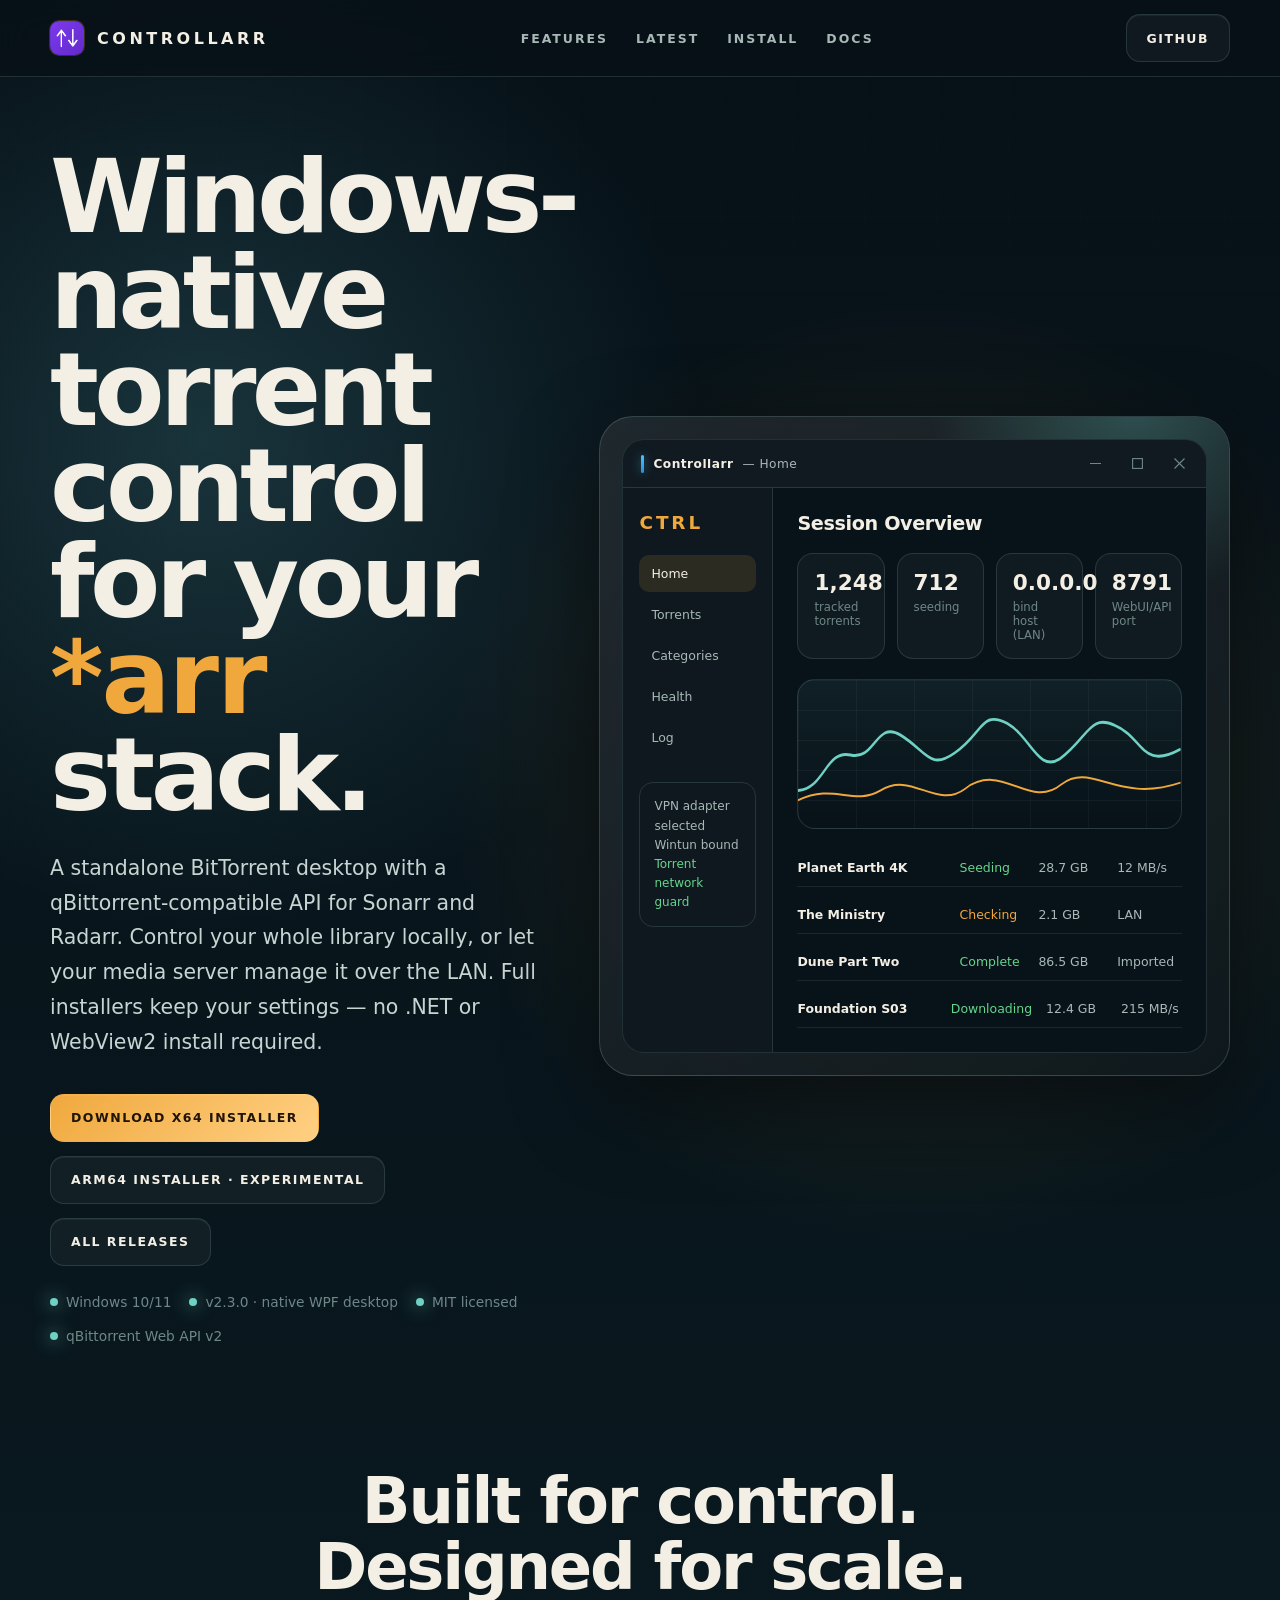
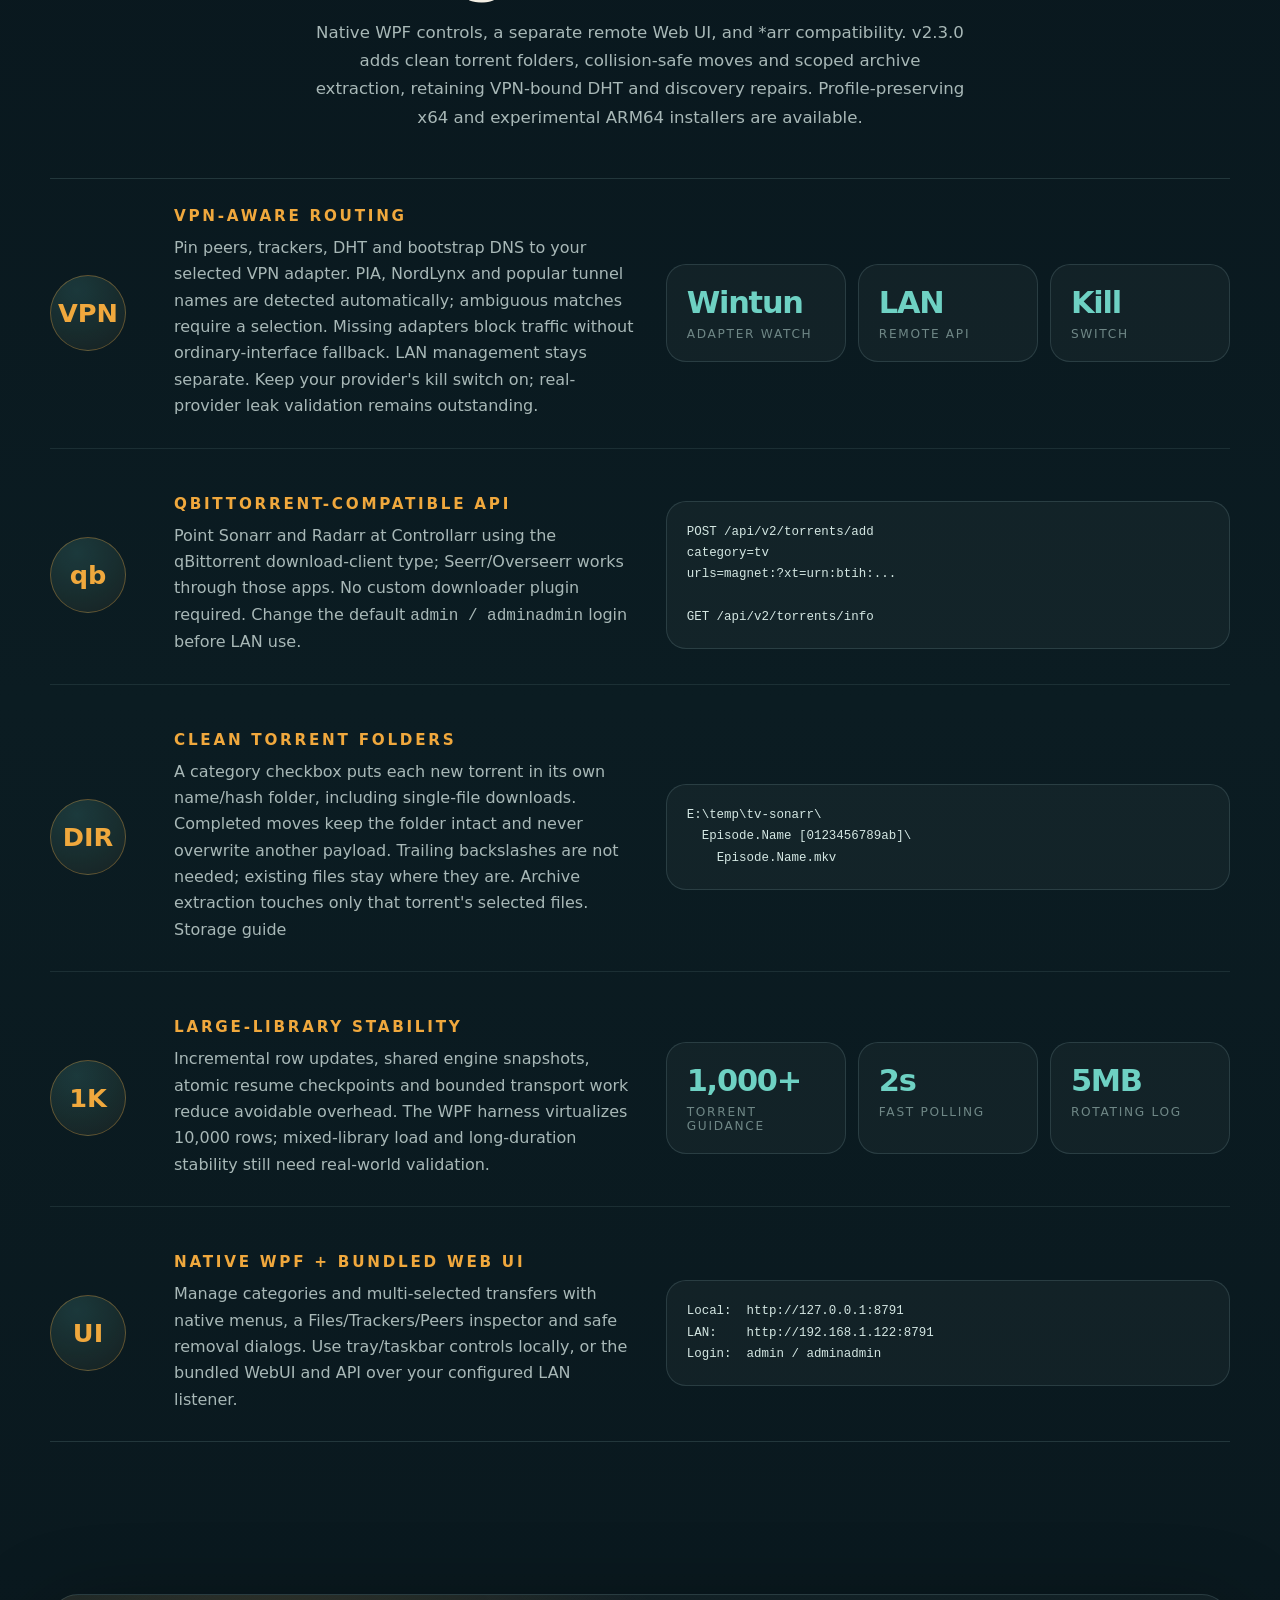
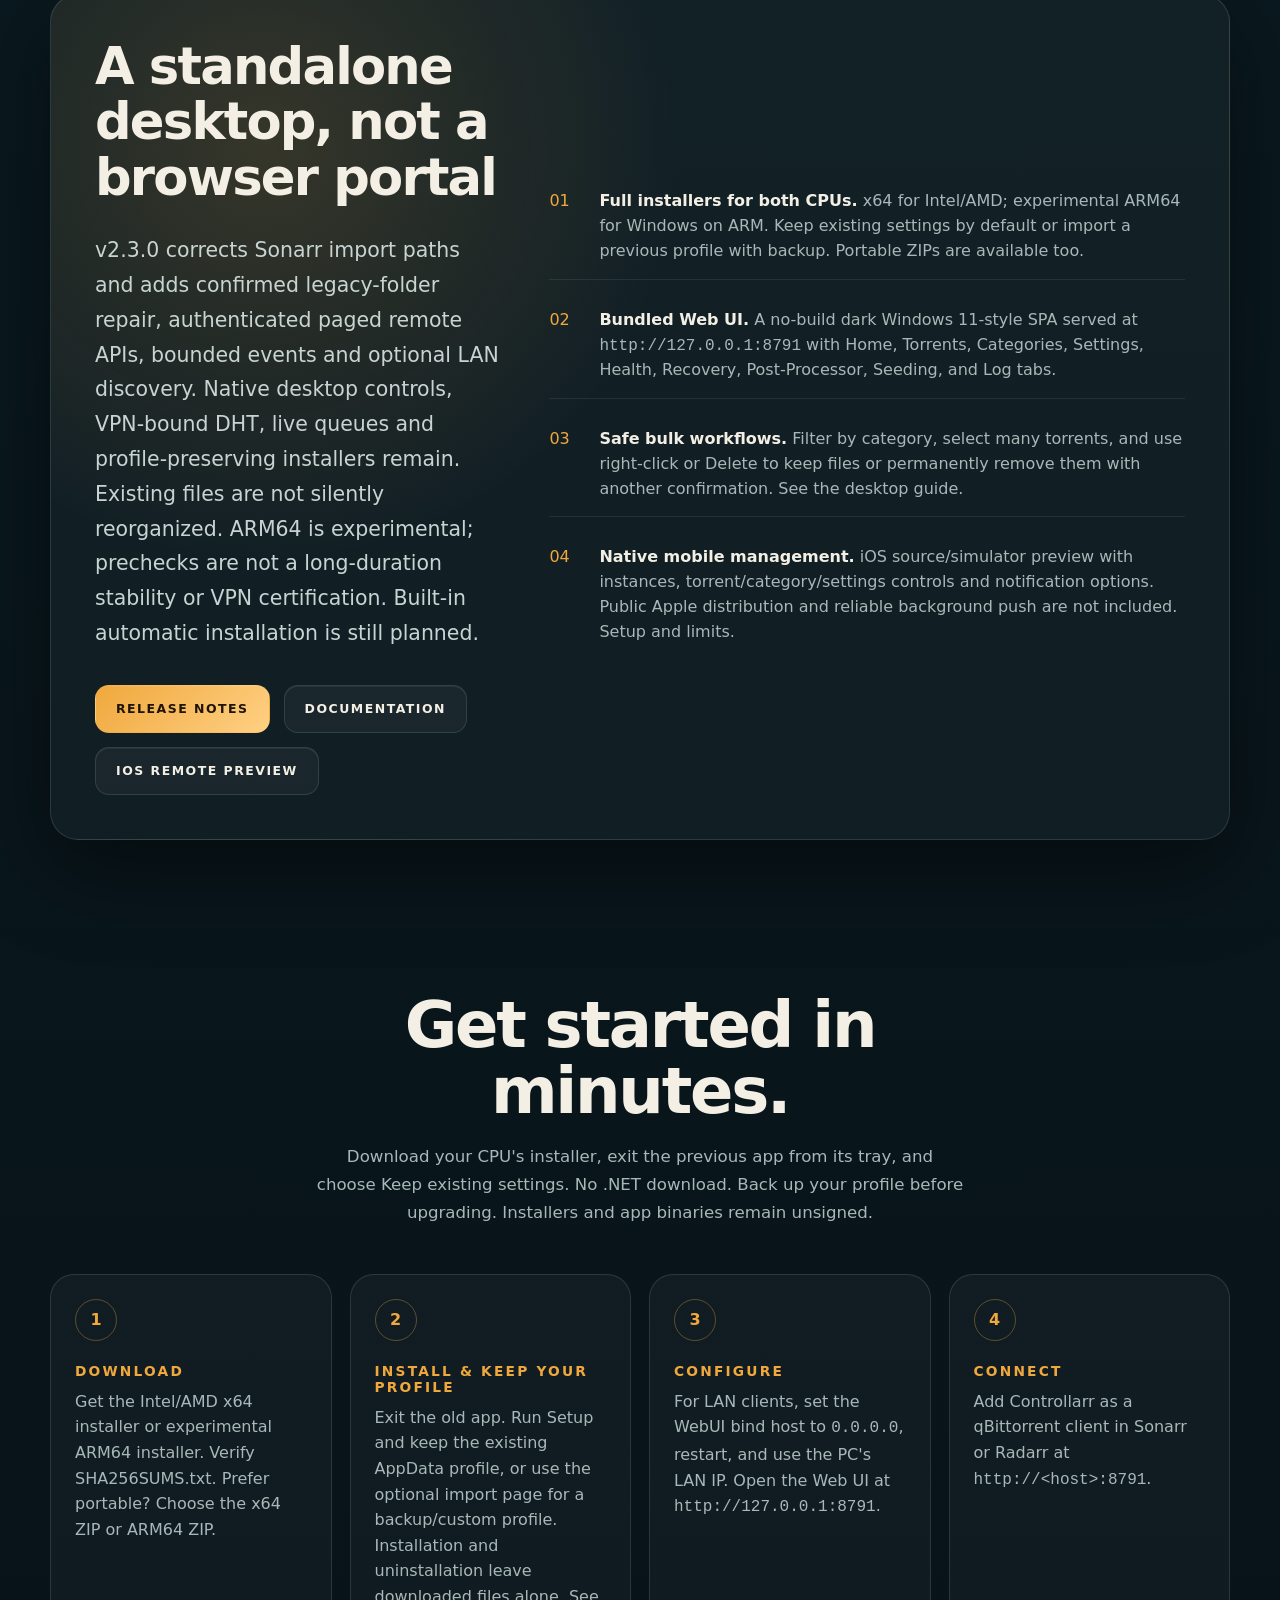
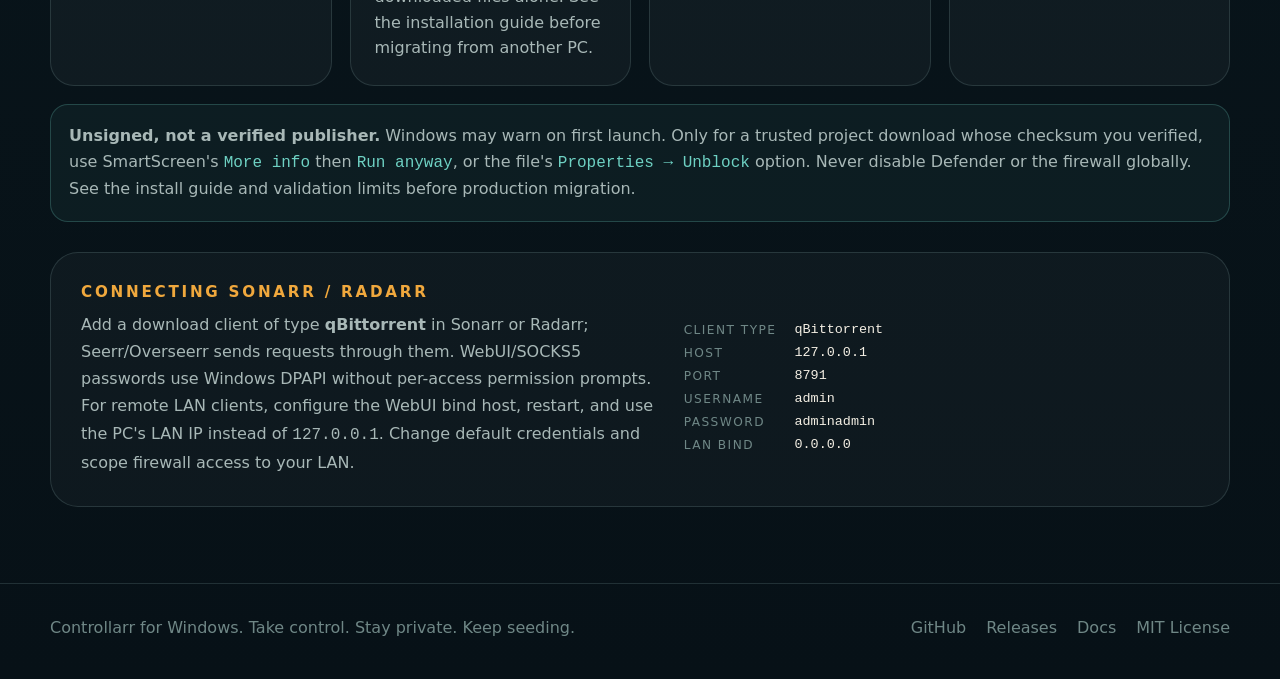
==== commit 8955991b: "Release v2.3.0 remote protocol and safe import folder repair" ====
--- a/docs/index.html
+++ b/docs/index.html
@@ -3,7 +3,7 @@
 <head>
   <meta charset="utf-8">
   <meta name="viewport" content="width=device-width, initial-scale=1">
-  <meta name="description" content="Controllarr v2.2.4: native Windows torrent desktop with clean per-torrent folders, safe completed moves, VPN-bound DHT and a Sonarr/Radarr API. Download x64 or experimental ARM64 installers.">
+  <meta name="description" content="Controllarr v2.3.0: native Windows torrent desktop with clean per-torrent folders, safe completed moves, VPN-bound DHT and a Sonarr/Radarr API. Download x64 or experimental ARM64 installers.">
   <meta name="theme-color" content="#071117">
   <meta property="og:title" content="Controllarr for Windows">
   <meta property="og:description" content="Windows-native torrent control for your *arr stack.">
@@ -239,13 +239,13 @@
           <h1>Windows-native torrent control for your <span class="arr">*arr</span> stack.</h1>
           <p class="lead">A standalone BitTorrent desktop with a qBittorrent-compatible API for Sonarr and Radarr. Control your whole library locally, or let your media server manage it over the LAN. Full installers keep your settings &mdash; no .NET or WebView2 install required.</p>
           <div class="actions">
-            <a class="button primary" data-format="setup" data-dl="win-x64" href="https://github.com/eMacTh3Creator/Controllarr-Windows/releases/download/v2.2.4/Controllarr-2.2.4-win-x64-Setup.exe">Download x64 installer</a>
-            <a class="button quiet" data-format="setup" data-dl="win-arm64" href="https://github.com/eMacTh3Creator/Controllarr-Windows/releases/download/v2.2.4/Controllarr-2.2.4-win-arm64-Setup.exe">ARM64 installer &middot; experimental</a>
+            <a class="button primary" data-format="setup" data-dl="win-x64" href="https://github.com/eMacTh3Creator/Controllarr-Windows/releases/download/v2.3.0/Controllarr-2.3.0-win-x64-Setup.exe">Download x64 installer</a>
+            <a class="button quiet" data-format="setup" data-dl="win-arm64" href="https://github.com/eMacTh3Creator/Controllarr-Windows/releases/download/v2.3.0/Controllarr-2.3.0-win-arm64-Setup.exe">ARM64 installer &middot; experimental</a>
             <a class="button quiet" href="https://github.com/eMacTh3Creator/Controllarr-Windows/releases/latest">All releases</a>
           </div>
           <div class="proof" aria-label="Project highlights">
             <span><i class="dot"></i>Windows 10/11</span>
-            <span><i class="dot"></i>v2.2.4 &middot; native WPF desktop</span>
+            <span><i class="dot"></i>v2.3.0 &middot; native WPF desktop</span>
             <span><i class="dot"></i>MIT licensed</span>
             <span><i class="dot"></i>qBittorrent Web API v2</span>
           </div>
@@ -302,7 +302,7 @@
       <div class="shell">
         <div class="section-title">
           <h2>Built for control. Designed for scale.</h2>
-          <p>Native WPF controls, a separate remote Web UI, and *arr compatibility. v2.2.4 adds clean torrent folders, collision-safe moves and scoped archive extraction, retaining VPN-bound DHT and discovery repairs. Profile-preserving x64 and experimental ARM64 installers are available.</p>
+          <p>Native WPF controls, a separate remote Web UI, and *arr compatibility. v2.3.0 adds clean torrent folders, collision-safe moves and scoped archive extraction, retaining VPN-bound DHT and discovery repairs. Profile-preserving x64 and experimental ARM64 installers are available.</p>
         </div>
 
         <div class="feature-rail">
@@ -381,17 +381,18 @@
         <div class="release-band">
           <div>
             <h2>A standalone desktop, not a browser portal</h2>
-            <p class="lead">Available now in v2.2.4: per-torrent subfolder controls, non-flattening completed moves, collision protection and scoped archive extraction, alongside VPN-bound DHT/DNS, discovery repairs, live queues, peer headroom and profile import. Existing files are not silently reorganized. Private torrents exclude DHT; SOCKS5 DHT is not supported. Both CPUs include the same native desktop. ARM64 remains experimental after an earlier single-file API crash; prechecks do not establish its root cause or long-term stability. Built-in automatic installation is still planned.</p>
+            <p class="lead">v2.3.0 corrects Sonarr import paths and adds confirmed legacy-folder repair, authenticated paged remote APIs, bounded events and optional LAN discovery. Native desktop controls, VPN-bound DHT, live queues and profile-preserving installers remain. Existing files are not silently reorganized. ARM64 is experimental; prechecks are not a long-duration stability or VPN certification. Built-in automatic installation is still planned.</p>
             <div class="actions">
-              <a class="button primary" href="https://github.com/eMacTh3Creator/Controllarr-Windows/releases/tag/v2.2.4">Release notes</a>
+              <a class="button primary" href="https://github.com/eMacTh3Creator/Controllarr-Windows/releases/tag/v2.3.0">Release notes</a>
               <a class="button quiet" href="https://github.com/eMacTh3Creator/Controllarr-Windows/blob/master/docs/README.md">Documentation</a>
+              <a class="button quiet" href="https://github.com/eMacTh3Creator/Controllarr/tree/main/iOS">iOS remote preview</a>
             </div>
           </div>
           <ul class="release-list">
             <li><span class="amber">01</span><span><b>Full installers for both CPUs.</b> x64 for Intel/AMD; experimental ARM64 for Windows on ARM. Keep existing settings by default or import a previous profile with backup. Portable ZIPs are available too.</span></li>
             <li><span class="amber">02</span><span><b>Bundled Web UI.</b> A no-build dark Windows 11-style SPA served at <code>http://127.0.0.1:8791</code> with Home, Torrents, Categories, Settings, Health, Recovery, Post-Processor, Seeding, and Log tabs.</span></li>
             <li><span class="amber">03</span><span><b>Safe bulk workflows.</b> Filter by category, select many torrents, and use right-click or Delete to keep files or permanently remove them with another confirmation. See the <a href="https://github.com/eMacTh3Creator/Controllarr-Windows/blob/master/docs/DESKTOP.md">desktop guide</a>.</span></li>
-            <li><span class="amber">04</span><span><b>Operator tools.</b> Persistent rotating logs under <code>%APPDATA%\Controllarr\logs</code>, backups, VPN/disk monitoring and GitHub release update checks.</span></li>
+            <li><span class="amber">04</span><span><b>Native mobile management.</b> iOS source/simulator preview with instances, torrent/category/settings controls and notification options. Public Apple distribution and reliable background push are not included. <a href="https://github.com/eMacTh3Creator/Controllarr-Windows/blob/master/docs/MOBILE.md">Setup and limits.</a></span></li>
           </ul>
         </div>
       </div>
@@ -407,7 +408,7 @@
           <article class="step">
             <div class="step-num">1</div>
             <h3>Download</h3>
-            <p>Get the <a data-format="setup" data-dl="win-x64" href="https://github.com/eMacTh3Creator/Controllarr-Windows/releases/download/v2.2.4/Controllarr-2.2.4-win-x64-Setup.exe">Intel/AMD x64 installer</a> or <a data-format="setup" data-dl="win-arm64" href="https://github.com/eMacTh3Creator/Controllarr-Windows/releases/download/v2.2.4/Controllarr-2.2.4-win-arm64-Setup.exe">experimental ARM64 installer</a>. Verify <a href="https://github.com/eMacTh3Creator/Controllarr-Windows/releases/download/v2.2.4/SHA256SUMS.txt">SHA256SUMS.txt</a>. Prefer portable? Choose the <a data-format="zip" data-dl="win-x64" href="https://github.com/eMacTh3Creator/Controllarr-Windows/releases/download/v2.2.4/Controllarr-2.2.4-win-x64.zip">x64 ZIP</a> or <a data-format="zip" data-dl="win-arm64" href="https://github.com/eMacTh3Creator/Controllarr-Windows/releases/download/v2.2.4/Controllarr-2.2.4-win-arm64.zip">ARM64 ZIP</a>.</p>
+            <p>Get the <a data-format="setup" data-dl="win-x64" href="https://github.com/eMacTh3Creator/Controllarr-Windows/releases/download/v2.3.0/Controllarr-2.3.0-win-x64-Setup.exe">Intel/AMD x64 installer</a> or <a data-format="setup" data-dl="win-arm64" href="https://github.com/eMacTh3Creator/Controllarr-Windows/releases/download/v2.3.0/Controllarr-2.3.0-win-arm64-Setup.exe">experimental ARM64 installer</a>. Verify <a href="https://github.com/eMacTh3Creator/Controllarr-Windows/releases/download/v2.3.0/SHA256SUMS.txt">SHA256SUMS.txt</a>. Prefer portable? Choose the <a data-format="zip" data-dl="win-x64" href="https://github.com/eMacTh3Creator/Controllarr-Windows/releases/download/v2.3.0/Controllarr-2.3.0-win-x64.zip">x64 ZIP</a> or <a data-format="zip" data-dl="win-arm64" href="https://github.com/eMacTh3Creator/Controllarr-Windows/releases/download/v2.3.0/Controllarr-2.3.0-win-arm64.zip">ARM64 ZIP</a>.</p>
           </article>
           <article class="step">
             <div class="step-num">2</div>
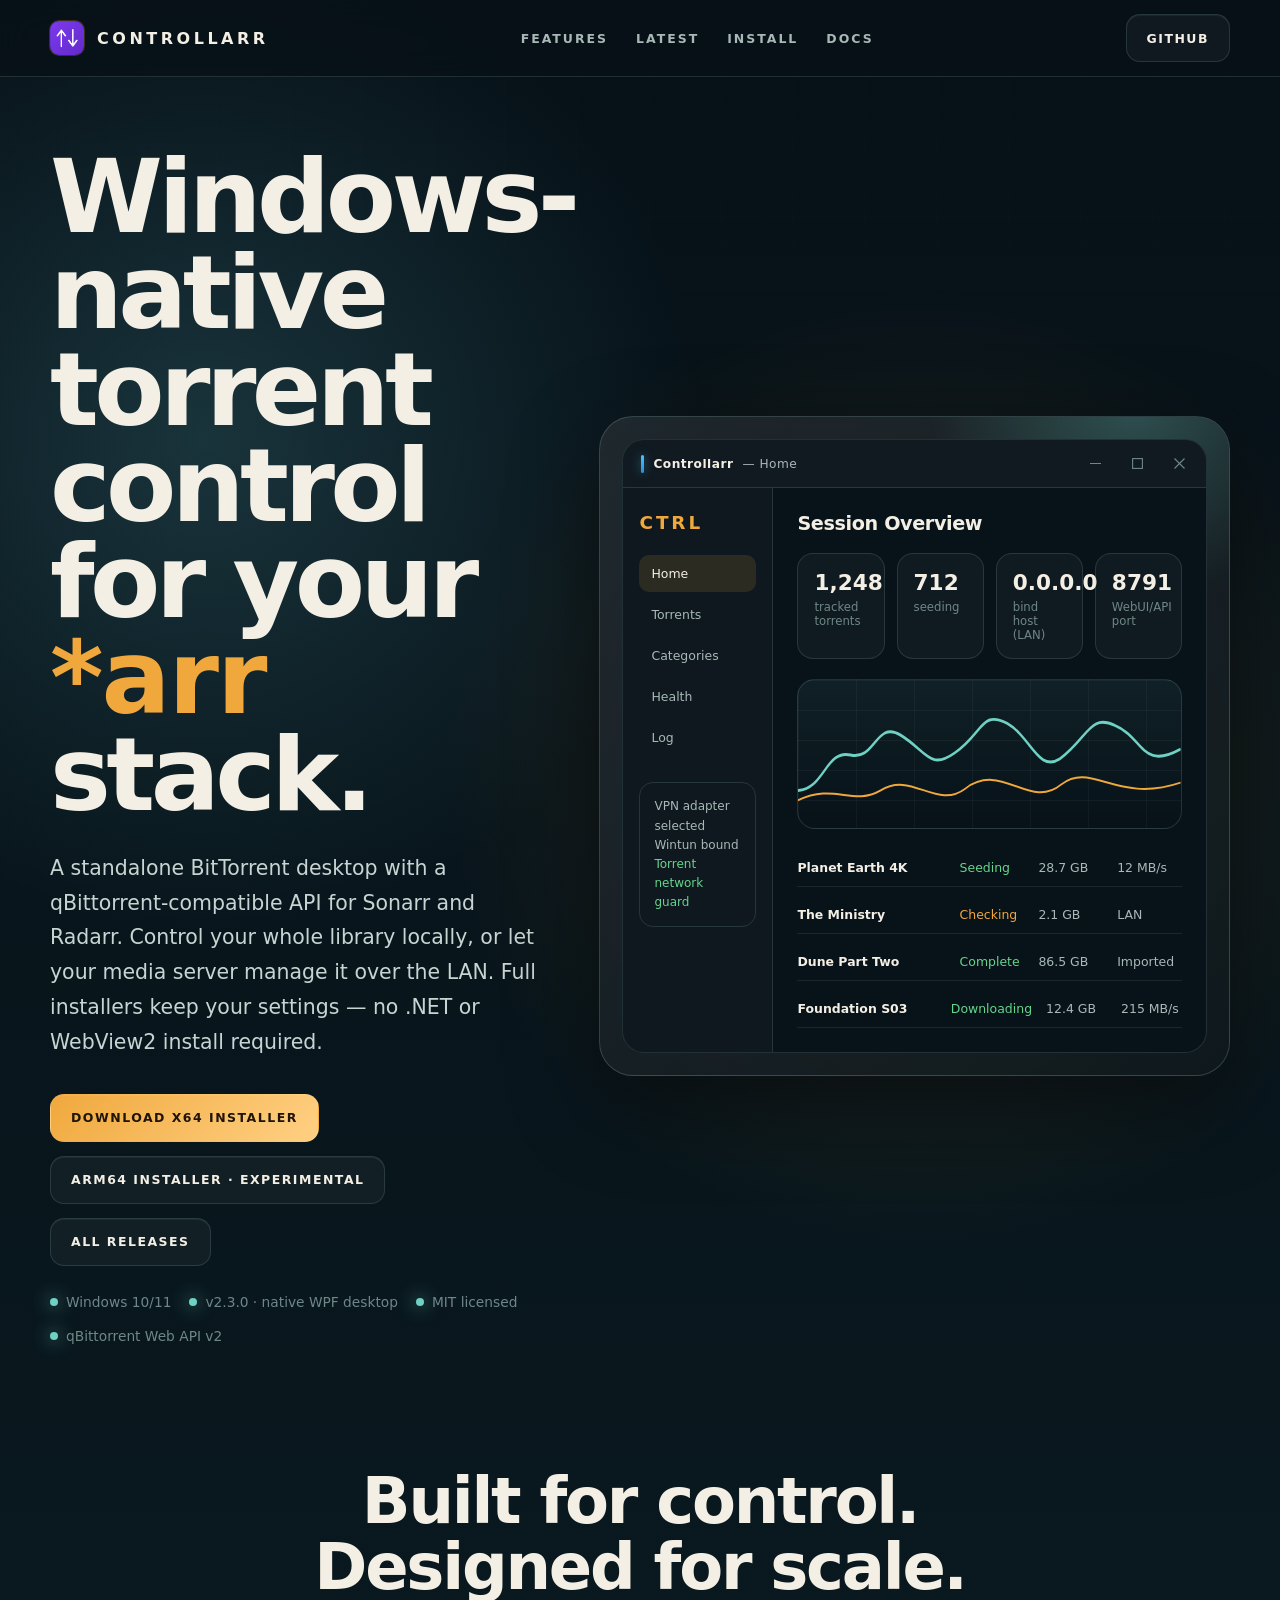
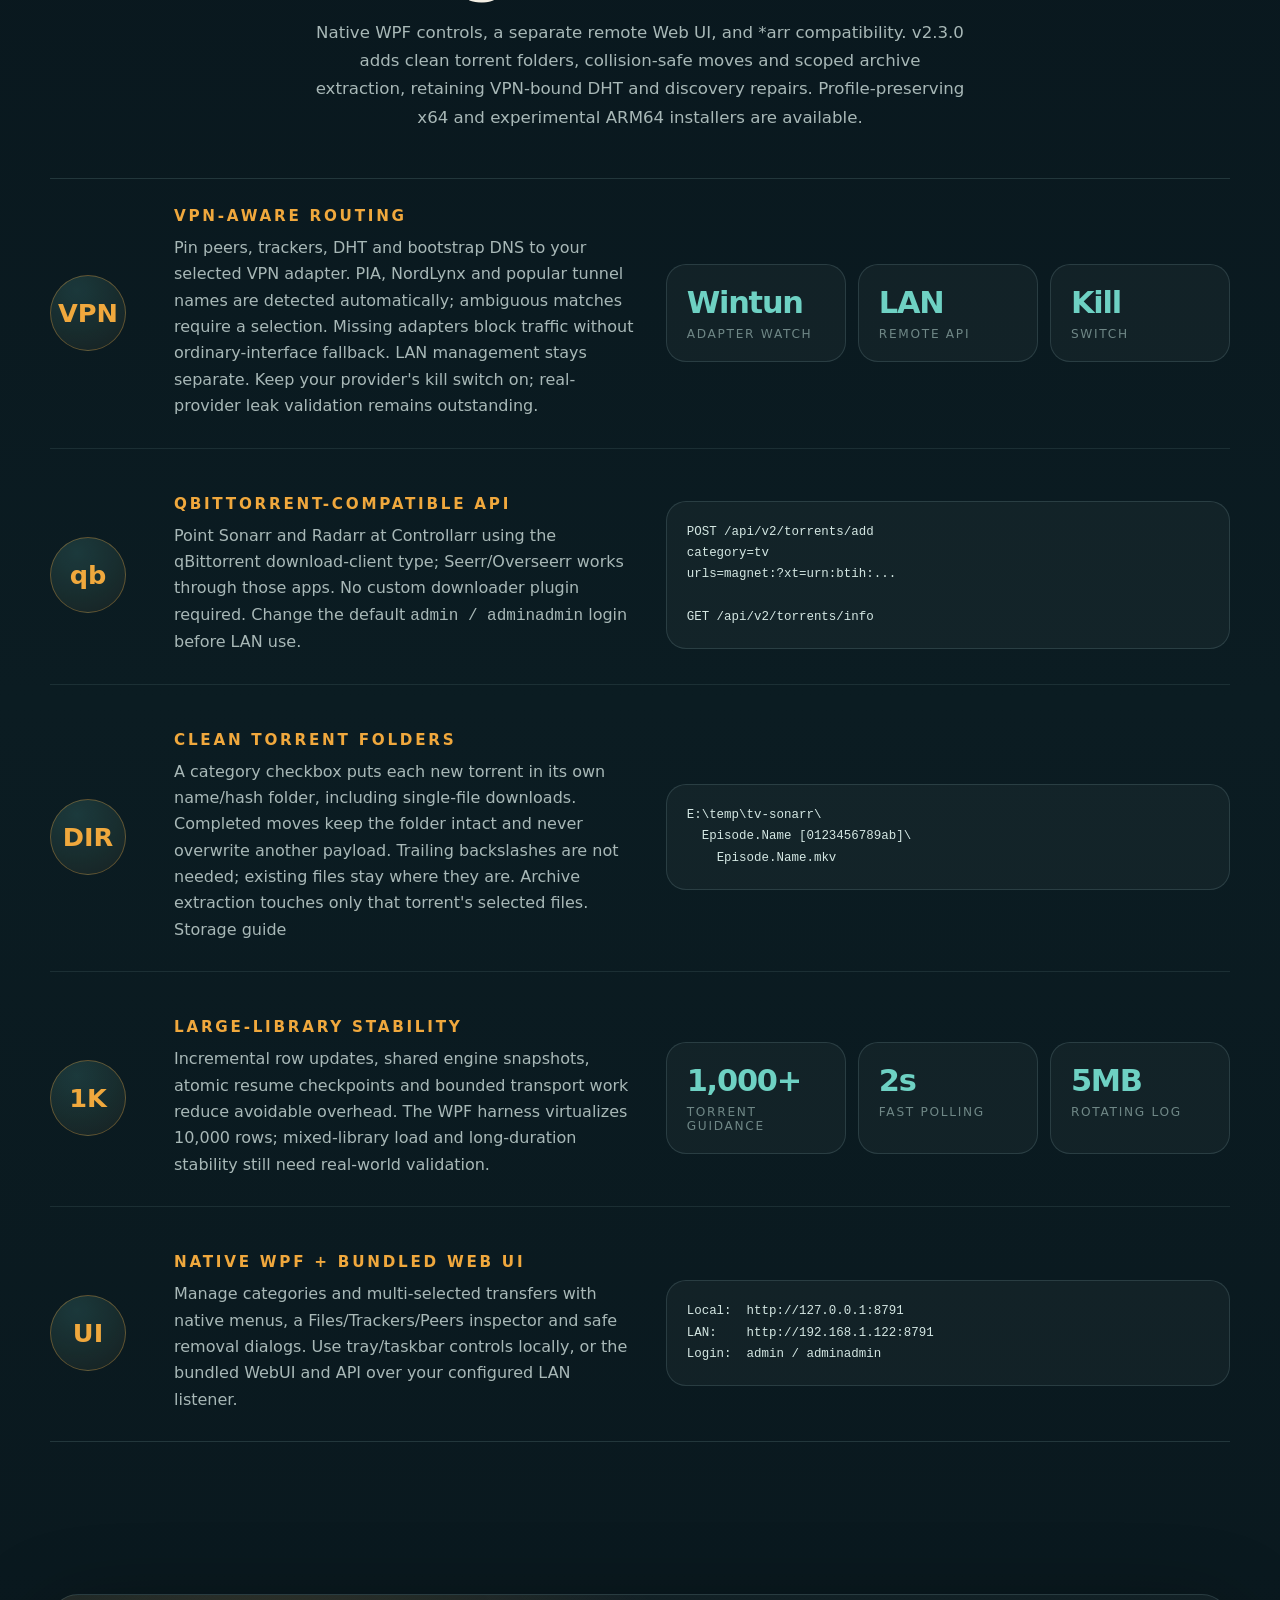
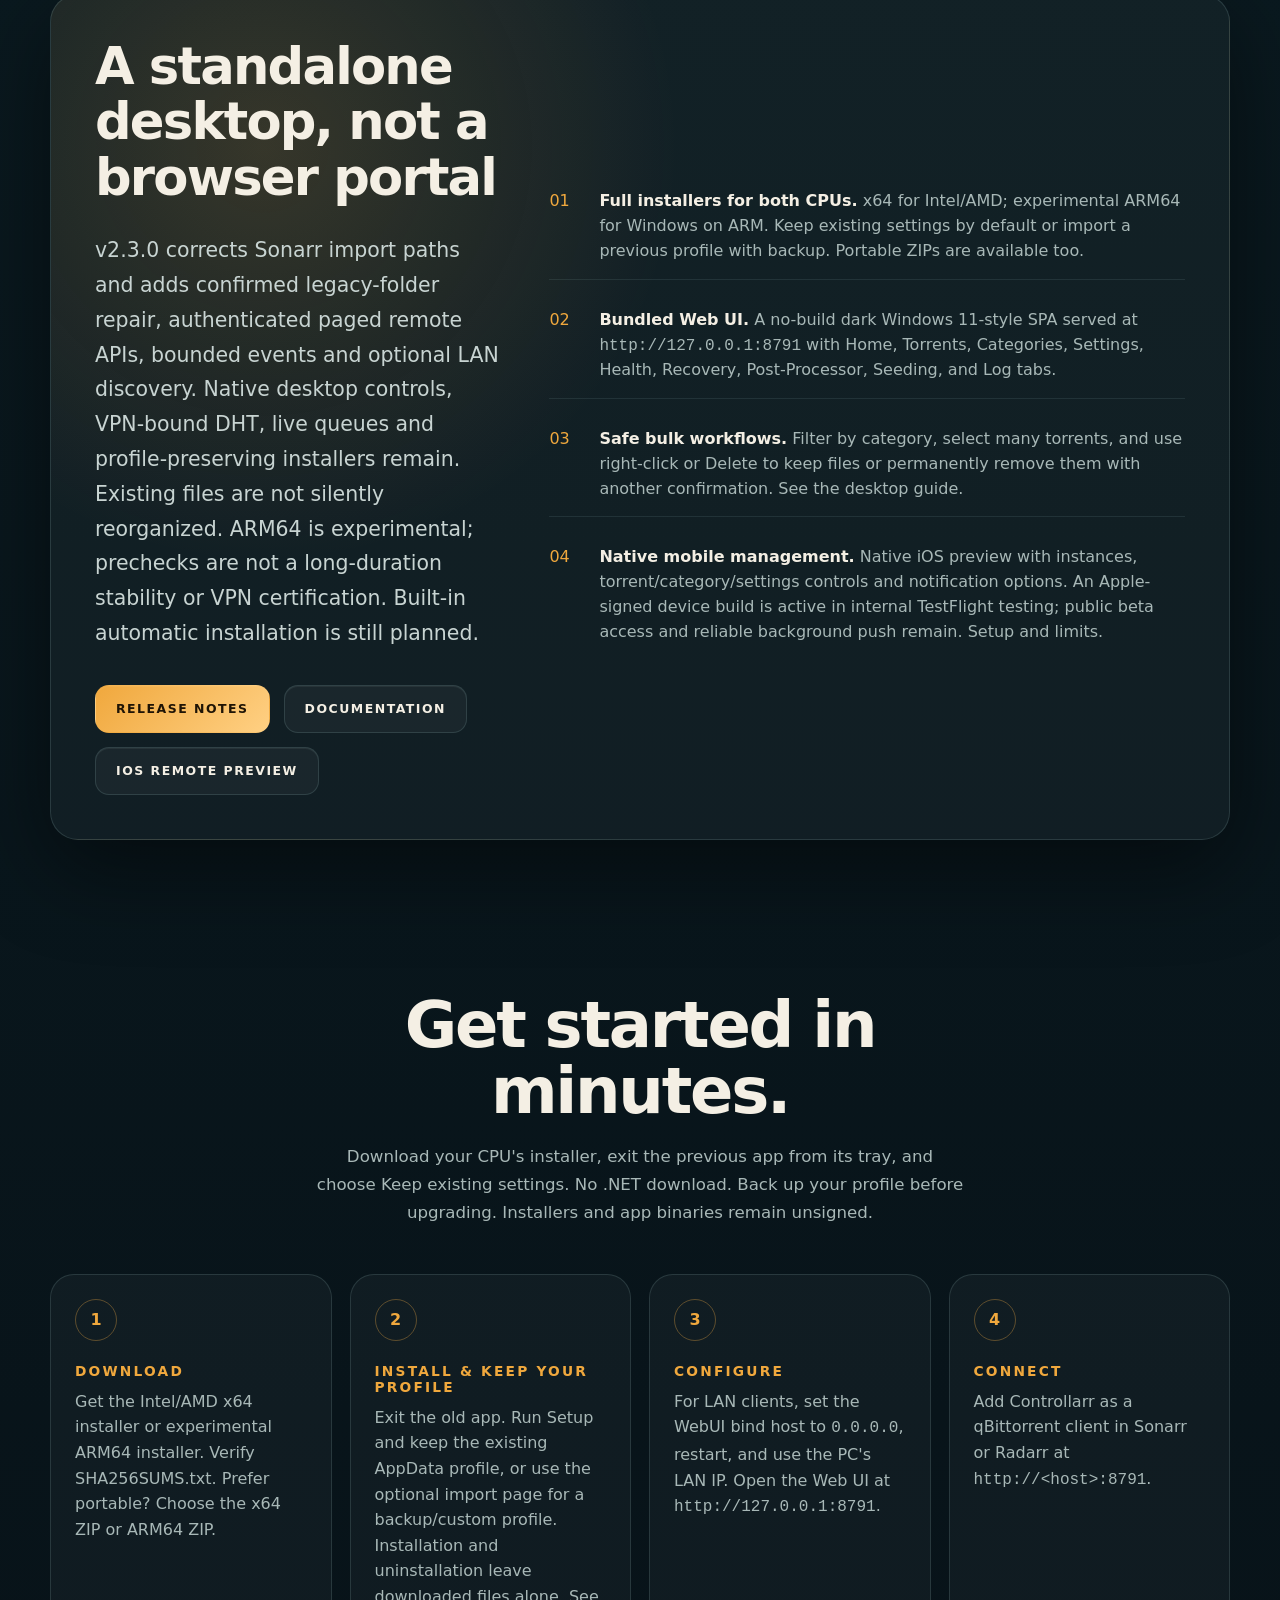
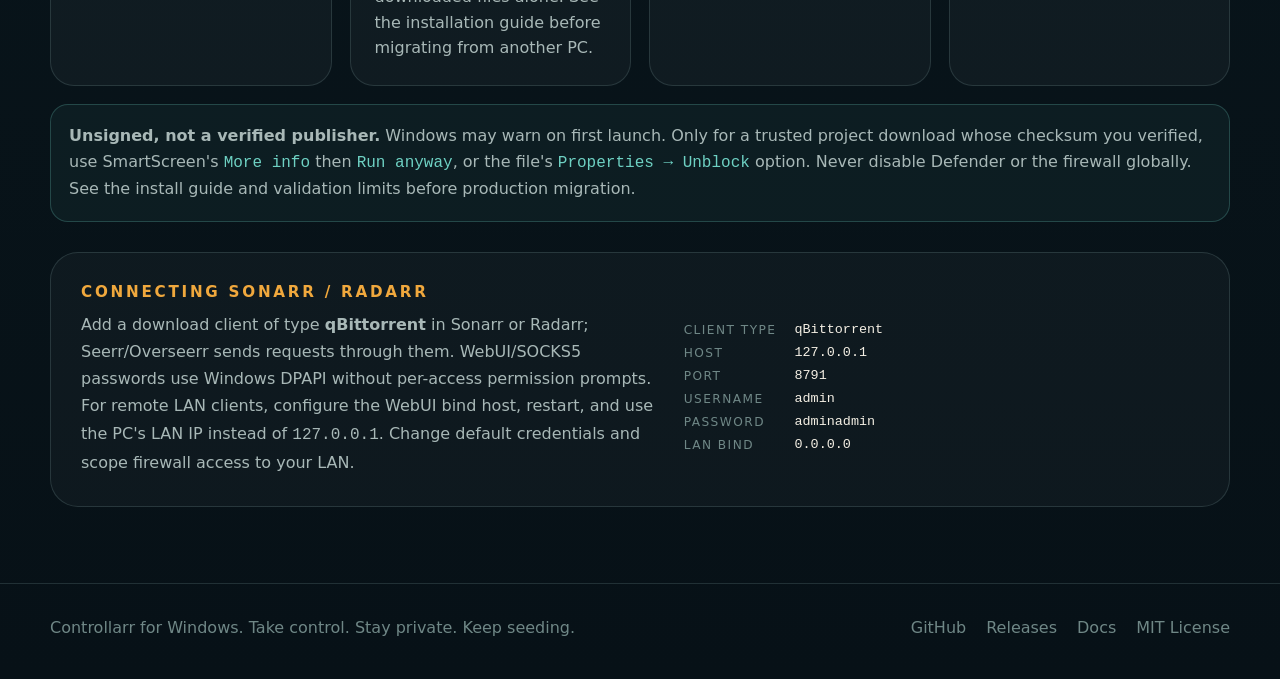
==== commit dde98cad: "Update mobile guides for Apple-signed internal TestFlight testing" ====
--- a/docs/index.html
+++ b/docs/index.html
@@ -392,7 +392,7 @@
             <li><span class="amber">01</span><span><b>Full installers for both CPUs.</b> x64 for Intel/AMD; experimental ARM64 for Windows on ARM. Keep existing settings by default or import a previous profile with backup. Portable ZIPs are available too.</span></li>
             <li><span class="amber">02</span><span><b>Bundled Web UI.</b> A no-build dark Windows 11-style SPA served at <code>http://127.0.0.1:8791</code> with Home, Torrents, Categories, Settings, Health, Recovery, Post-Processor, Seeding, and Log tabs.</span></li>
             <li><span class="amber">03</span><span><b>Safe bulk workflows.</b> Filter by category, select many torrents, and use right-click or Delete to keep files or permanently remove them with another confirmation. See the <a href="https://github.com/eMacTh3Creator/Controllarr-Windows/blob/master/docs/DESKTOP.md">desktop guide</a>.</span></li>
-            <li><span class="amber">04</span><span><b>Native mobile management.</b> iOS source/simulator preview with instances, torrent/category/settings controls and notification options. Public Apple distribution and reliable background push are not included. <a href="https://github.com/eMacTh3Creator/Controllarr-Windows/blob/master/docs/MOBILE.md">Setup and limits.</a></span></li>
+            <li><span class="amber">04</span><span><b>Native mobile management.</b> Native iOS preview with instances, torrent/category/settings controls and notification options. An Apple-signed device build is active in internal TestFlight testing; public beta access and reliable background push remain. <a href="https://github.com/eMacTh3Creator/Controllarr-Windows/blob/master/docs/MOBILE.md">Setup and limits.</a></span></li>
           </ul>
         </div>
       </div>
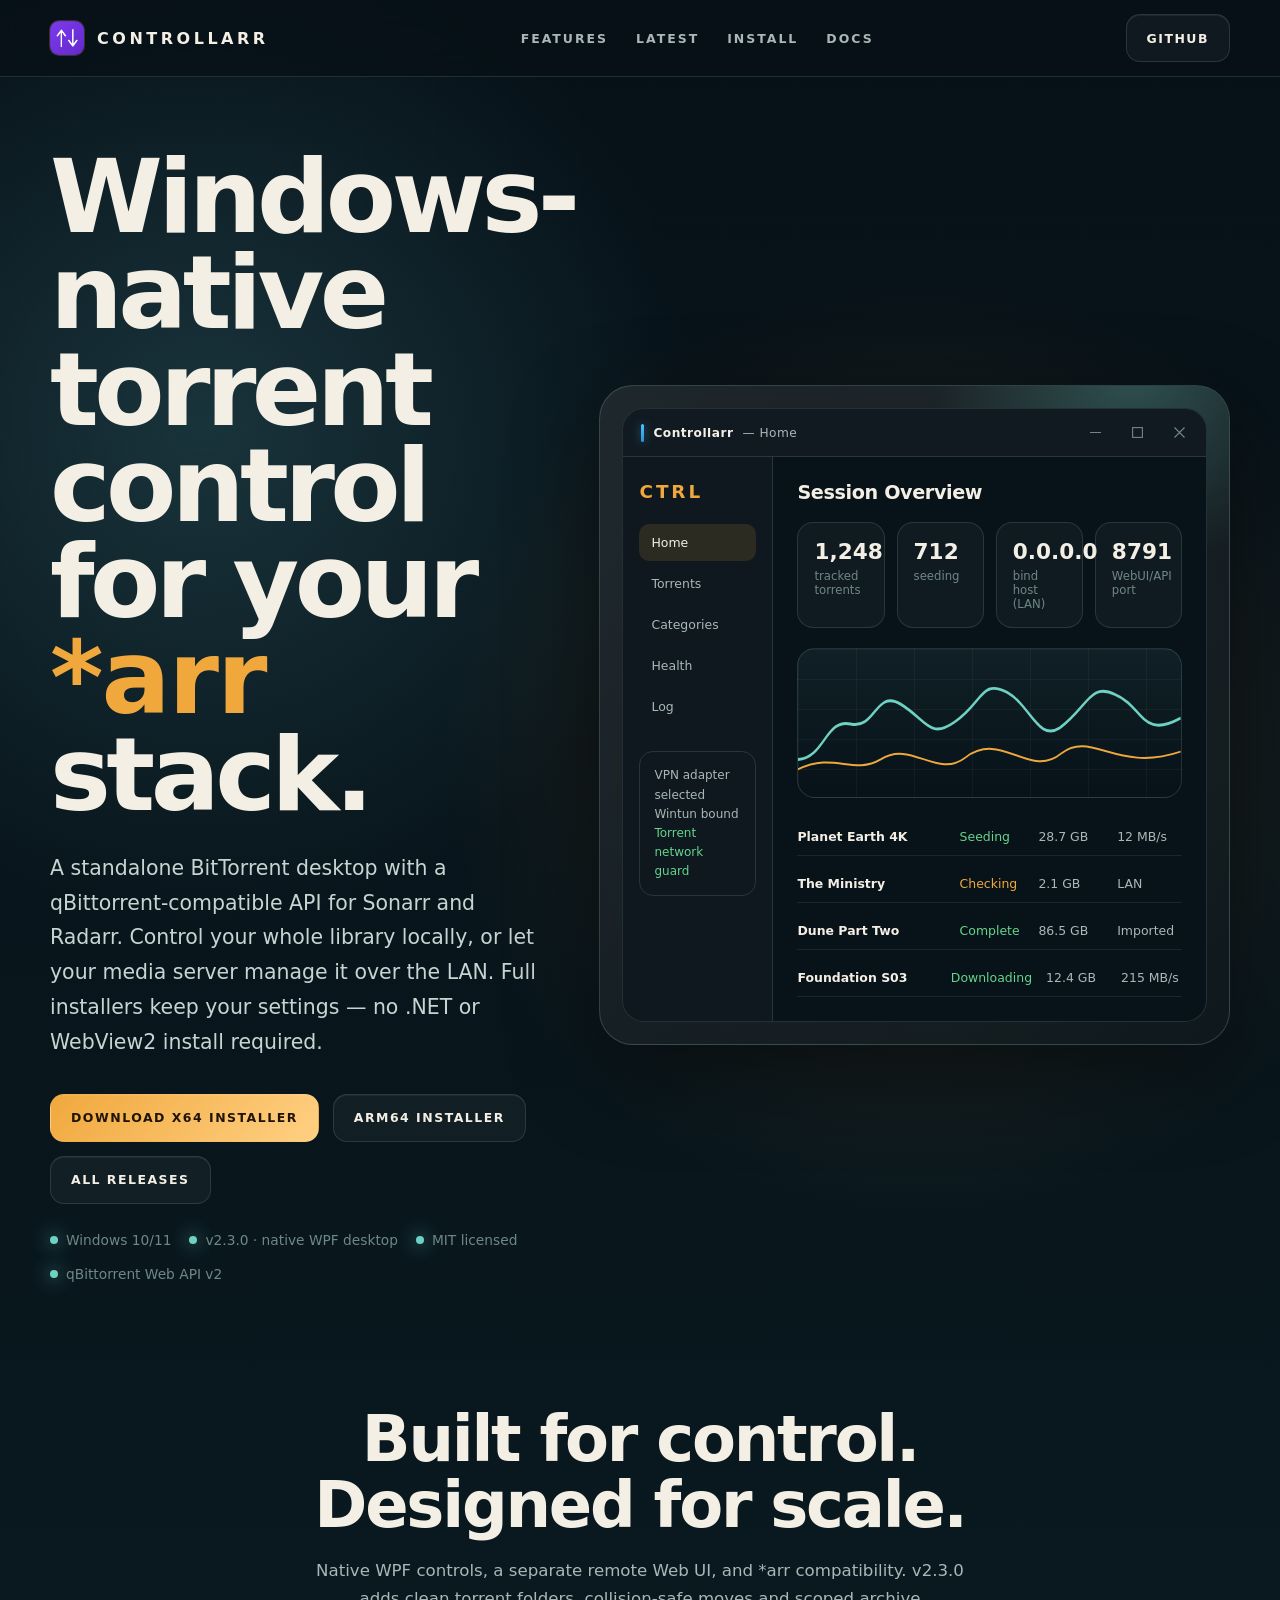
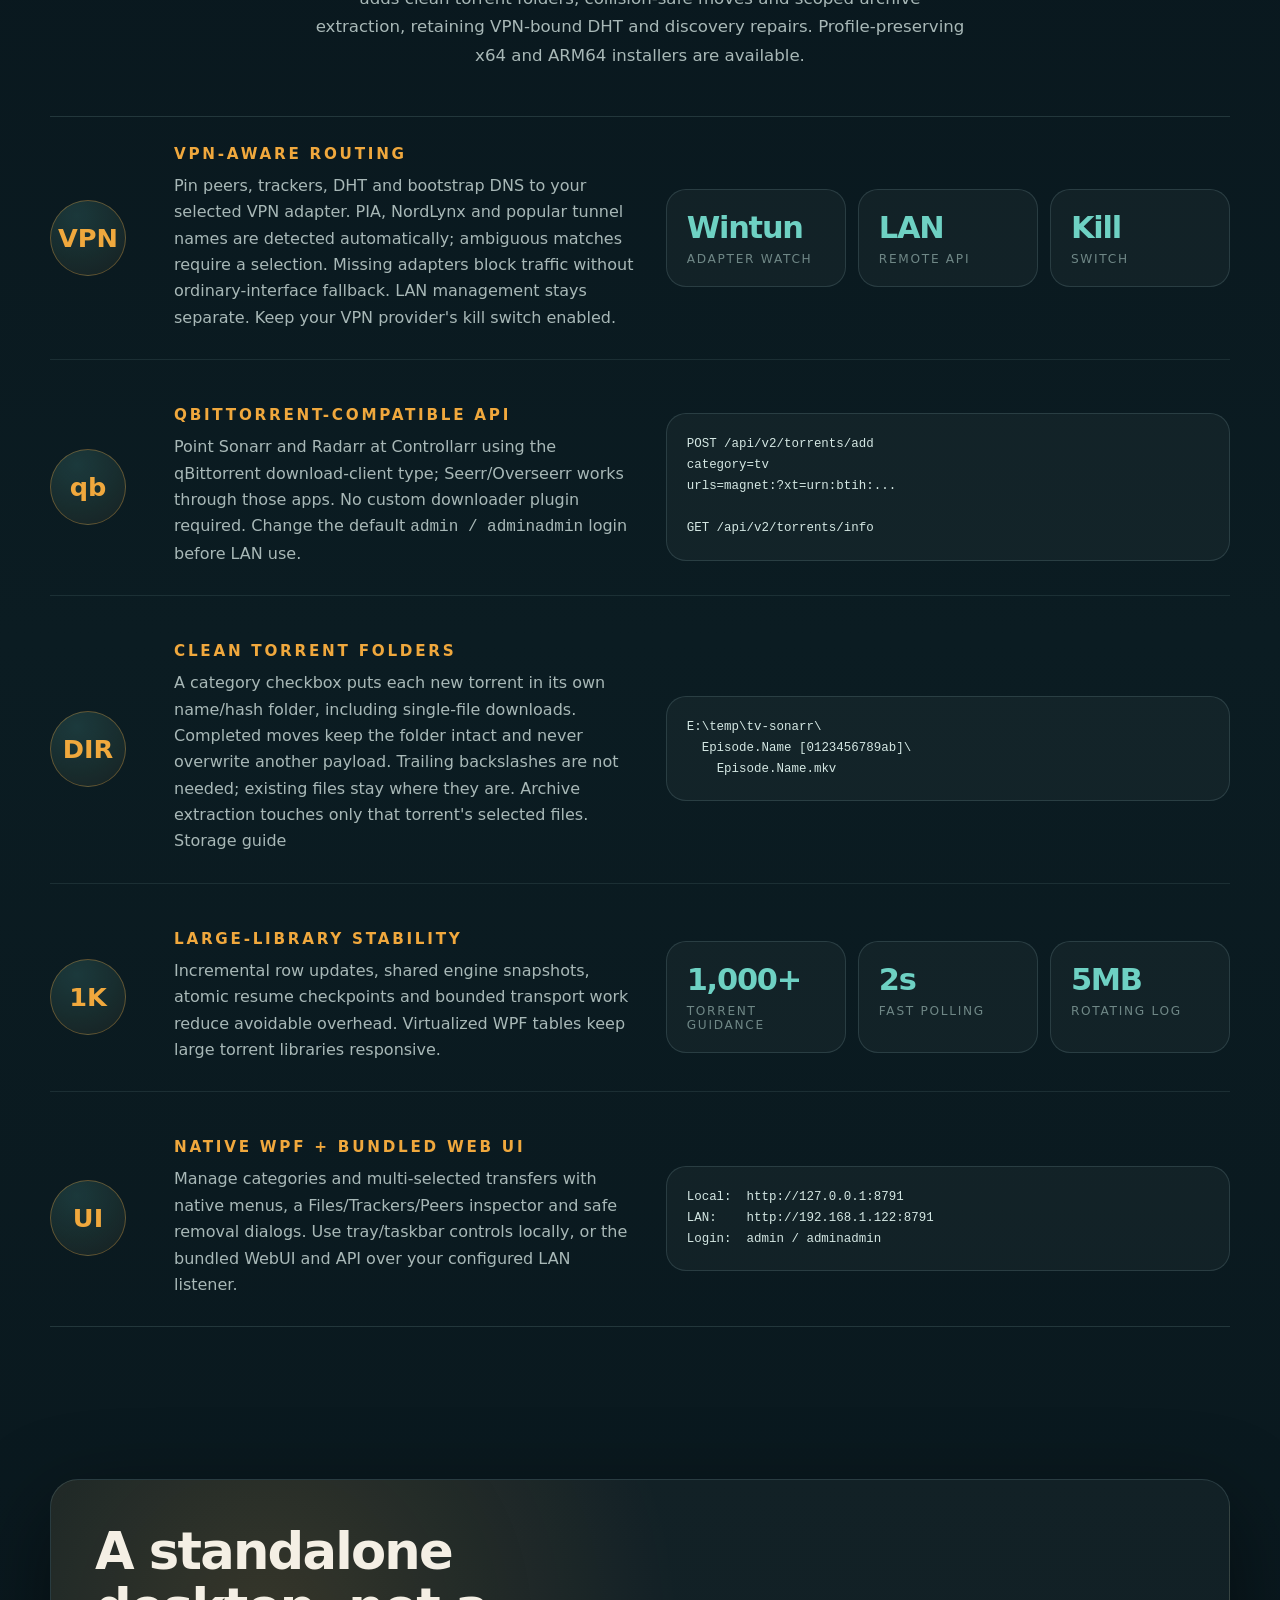
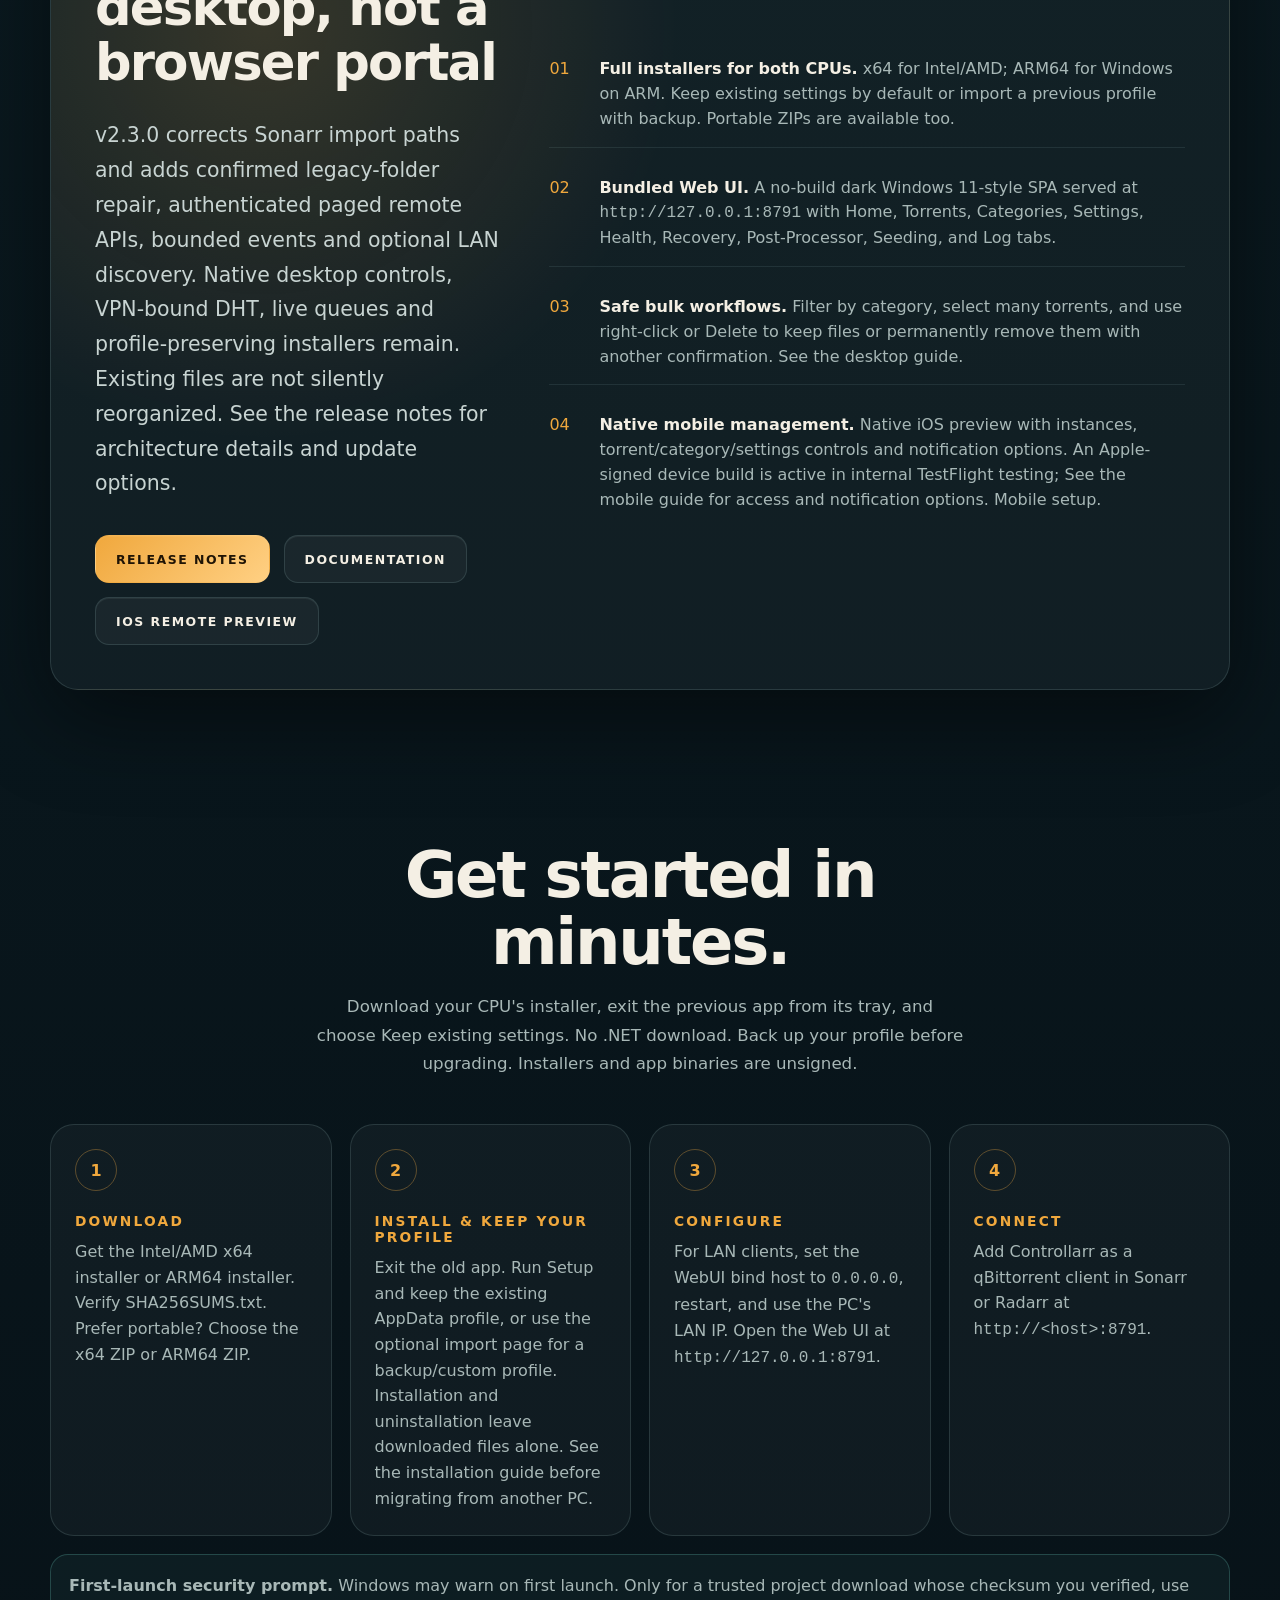
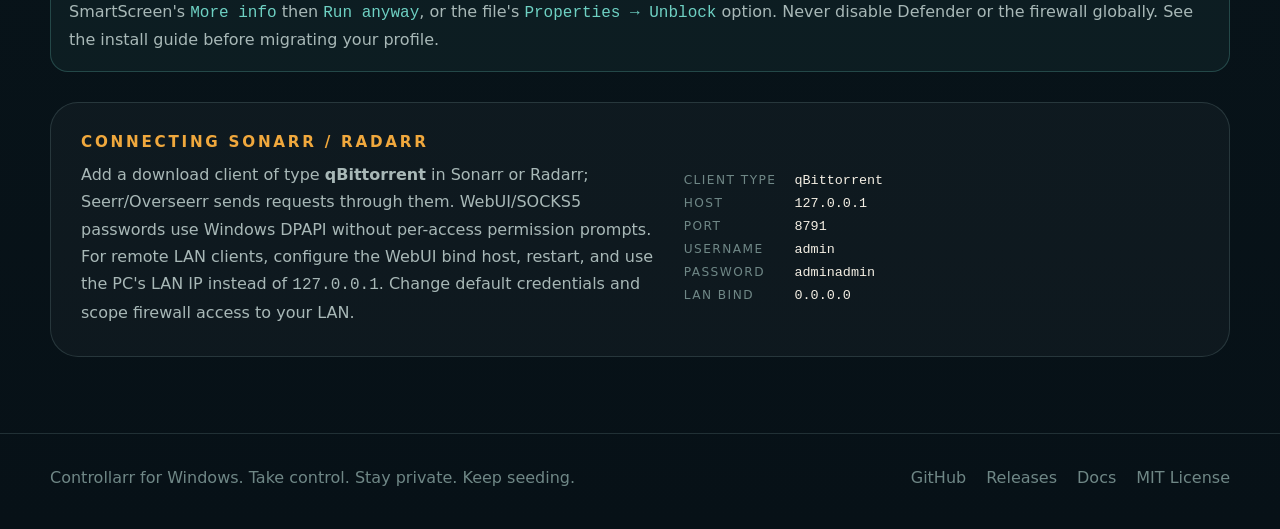
==== commit ee6f8ddf: "Polish public website copy and keep validation details in release notes" ====
--- a/docs/index.html
+++ b/docs/index.html
@@ -3,7 +3,7 @@
 <head>
   <meta charset="utf-8">
   <meta name="viewport" content="width=device-width, initial-scale=1">
-  <meta name="description" content="Controllarr v2.3.0: native Windows torrent desktop with clean per-torrent folders, safe completed moves, VPN-bound DHT and a Sonarr/Radarr API. Download x64 or experimental ARM64 installers.">
+  <meta name="description" content="Controllarr v2.3.0: native Windows torrent desktop with clean per-torrent folders, safe completed moves, VPN-bound DHT and a Sonarr/Radarr API. Download x64 or ARM64 installers.">
   <meta name="theme-color" content="#071117">
   <meta property="og:title" content="Controllarr for Windows">
   <meta property="og:description" content="Windows-native torrent control for your *arr stack.">
@@ -240,7 +240,7 @@
           <p class="lead">A standalone BitTorrent desktop with a qBittorrent-compatible API for Sonarr and Radarr. Control your whole library locally, or let your media server manage it over the LAN. Full installers keep your settings &mdash; no .NET or WebView2 install required.</p>
           <div class="actions">
             <a class="button primary" data-format="setup" data-dl="win-x64" href="https://github.com/eMacTh3Creator/Controllarr-Windows/releases/download/v2.3.0/Controllarr-2.3.0-win-x64-Setup.exe">Download x64 installer</a>
-            <a class="button quiet" data-format="setup" data-dl="win-arm64" href="https://github.com/eMacTh3Creator/Controllarr-Windows/releases/download/v2.3.0/Controllarr-2.3.0-win-arm64-Setup.exe">ARM64 installer &middot; experimental</a>
+            <a class="button quiet" data-format="setup" data-dl="win-arm64" href="https://github.com/eMacTh3Creator/Controllarr-Windows/releases/download/v2.3.0/Controllarr-2.3.0-win-arm64-Setup.exe">ARM64 installer</a>
             <a class="button quiet" href="https://github.com/eMacTh3Creator/Controllarr-Windows/releases/latest">All releases</a>
           </div>
           <div class="proof" aria-label="Project highlights">
@@ -302,7 +302,7 @@
       <div class="shell">
         <div class="section-title">
           <h2>Built for control. Designed for scale.</h2>
-          <p>Native WPF controls, a separate remote Web UI, and *arr compatibility. v2.3.0 adds clean torrent folders, collision-safe moves and scoped archive extraction, retaining VPN-bound DHT and discovery repairs. Profile-preserving x64 and experimental ARM64 installers are available.</p>
+          <p>Native WPF controls, a separate remote Web UI, and *arr compatibility. v2.3.0 adds clean torrent folders, collision-safe moves and scoped archive extraction, retaining VPN-bound DHT and discovery repairs. Profile-preserving x64 and ARM64 installers are available.</p>
         </div>
 
         <div class="feature-rail">
@@ -310,7 +310,7 @@
             <div class="icon-orb">VPN</div>
             <div>
               <h3>VPN-aware routing</h3>
-              <p>Pin peers, trackers, DHT and bootstrap DNS to your selected VPN adapter. PIA, NordLynx and popular tunnel names are detected automatically; ambiguous matches require a selection. Missing adapters block traffic without ordinary-interface fallback. LAN management stays separate. Keep your provider's kill switch on; real-provider leak validation remains outstanding.</p>
+              <p>Pin peers, trackers, DHT and bootstrap DNS to your selected VPN adapter. PIA, NordLynx and popular tunnel names are detected automatically; ambiguous matches require a selection. Missing adapters block traffic without ordinary-interface fallback. LAN management stays separate. Keep your VPN provider's kill switch enabled.</p>
             </div>
             <div class="signal-grid">
               <div class="signal-card"><strong>Wintun</strong><span>adapter watch</span></div>
@@ -351,7 +351,7 @@
             <div class="icon-orb">1K</div>
             <div>
               <h3>Large-library stability</h3>
-              <p>Incremental row updates, shared engine snapshots, atomic resume checkpoints and bounded transport work reduce avoidable overhead. The WPF harness virtualizes 10,000 rows; mixed-library load and long-duration stability still need real-world validation.</p>
+              <p>Incremental row updates, shared engine snapshots, atomic resume checkpoints and bounded transport work reduce avoidable overhead. Virtualized WPF tables keep large torrent libraries responsive.</p>
             </div>
             <div class="signal-grid">
               <div class="signal-card"><strong>1,000+</strong><span>torrent guidance</span></div>
@@ -381,7 +381,7 @@
         <div class="release-band">
           <div>
             <h2>A standalone desktop, not a browser portal</h2>
-            <p class="lead">v2.3.0 corrects Sonarr import paths and adds confirmed legacy-folder repair, authenticated paged remote APIs, bounded events and optional LAN discovery. Native desktop controls, VPN-bound DHT, live queues and profile-preserving installers remain. Existing files are not silently reorganized. ARM64 is experimental; prechecks are not a long-duration stability or VPN certification. Built-in automatic installation is still planned.</p>
+            <p class="lead">v2.3.0 corrects Sonarr import paths and adds confirmed legacy-folder repair, authenticated paged remote APIs, bounded events and optional LAN discovery. Native desktop controls, VPN-bound DHT, live queues and profile-preserving installers remain. Existing files are not silently reorganized. See the release notes for architecture details and update options.</p>
             <div class="actions">
               <a class="button primary" href="https://github.com/eMacTh3Creator/Controllarr-Windows/releases/tag/v2.3.0">Release notes</a>
               <a class="button quiet" href="https://github.com/eMacTh3Creator/Controllarr-Windows/blob/master/docs/README.md">Documentation</a>
@@ -389,10 +389,10 @@
             </div>
           </div>
           <ul class="release-list">
-            <li><span class="amber">01</span><span><b>Full installers for both CPUs.</b> x64 for Intel/AMD; experimental ARM64 for Windows on ARM. Keep existing settings by default or import a previous profile with backup. Portable ZIPs are available too.</span></li>
+            <li><span class="amber">01</span><span><b>Full installers for both CPUs.</b> x64 for Intel/AMD; ARM64 for Windows on ARM. Keep existing settings by default or import a previous profile with backup. Portable ZIPs are available too.</span></li>
             <li><span class="amber">02</span><span><b>Bundled Web UI.</b> A no-build dark Windows 11-style SPA served at <code>http://127.0.0.1:8791</code> with Home, Torrents, Categories, Settings, Health, Recovery, Post-Processor, Seeding, and Log tabs.</span></li>
             <li><span class="amber">03</span><span><b>Safe bulk workflows.</b> Filter by category, select many torrents, and use right-click or Delete to keep files or permanently remove them with another confirmation. See the <a href="https://github.com/eMacTh3Creator/Controllarr-Windows/blob/master/docs/DESKTOP.md">desktop guide</a>.</span></li>
-            <li><span class="amber">04</span><span><b>Native mobile management.</b> Native iOS preview with instances, torrent/category/settings controls and notification options. An Apple-signed device build is active in internal TestFlight testing; public beta access and reliable background push remain. <a href="https://github.com/eMacTh3Creator/Controllarr-Windows/blob/master/docs/MOBILE.md">Setup and limits.</a></span></li>
+            <li><span class="amber">04</span><span><b>Native mobile management.</b> Native iOS preview with instances, torrent/category/settings controls and notification options. An Apple-signed device build is active in internal TestFlight testing; See the mobile guide for access and notification options. <a href="https://github.com/eMacTh3Creator/Controllarr-Windows/blob/master/docs/MOBILE.md">Mobile setup.</a></span></li>
           </ul>
         </div>
       </div>
@@ -402,13 +402,13 @@
       <div class="shell">
         <div class="section-title">
           <h2>Get started in minutes.</h2>
-          <p>Download your CPU's installer, exit the previous app from its tray, and choose Keep existing settings. No .NET download. Back up your profile before upgrading. Installers and app binaries remain unsigned.</p>
+          <p>Download your CPU's installer, exit the previous app from its tray, and choose Keep existing settings. No .NET download. Back up your profile before upgrading. Installers and app binaries are unsigned.</p>
         </div>
         <div class="steps">
           <article class="step">
             <div class="step-num">1</div>
             <h3>Download</h3>
-            <p>Get the <a data-format="setup" data-dl="win-x64" href="https://github.com/eMacTh3Creator/Controllarr-Windows/releases/download/v2.3.0/Controllarr-2.3.0-win-x64-Setup.exe">Intel/AMD x64 installer</a> or <a data-format="setup" data-dl="win-arm64" href="https://github.com/eMacTh3Creator/Controllarr-Windows/releases/download/v2.3.0/Controllarr-2.3.0-win-arm64-Setup.exe">experimental ARM64 installer</a>. Verify <a href="https://github.com/eMacTh3Creator/Controllarr-Windows/releases/download/v2.3.0/SHA256SUMS.txt">SHA256SUMS.txt</a>. Prefer portable? Choose the <a data-format="zip" data-dl="win-x64" href="https://github.com/eMacTh3Creator/Controllarr-Windows/releases/download/v2.3.0/Controllarr-2.3.0-win-x64.zip">x64 ZIP</a> or <a data-format="zip" data-dl="win-arm64" href="https://github.com/eMacTh3Creator/Controllarr-Windows/releases/download/v2.3.0/Controllarr-2.3.0-win-arm64.zip">ARM64 ZIP</a>.</p>
+            <p>Get the <a data-format="setup" data-dl="win-x64" href="https://github.com/eMacTh3Creator/Controllarr-Windows/releases/download/v2.3.0/Controllarr-2.3.0-win-x64-Setup.exe">Intel/AMD x64 installer</a> or <a data-format="setup" data-dl="win-arm64" href="https://github.com/eMacTh3Creator/Controllarr-Windows/releases/download/v2.3.0/Controllarr-2.3.0-win-arm64-Setup.exe">ARM64 installer</a>. Verify <a href="https://github.com/eMacTh3Creator/Controllarr-Windows/releases/download/v2.3.0/SHA256SUMS.txt">SHA256SUMS.txt</a>. Prefer portable? Choose the <a data-format="zip" data-dl="win-x64" href="https://github.com/eMacTh3Creator/Controllarr-Windows/releases/download/v2.3.0/Controllarr-2.3.0-win-x64.zip">x64 ZIP</a> or <a data-format="zip" data-dl="win-arm64" href="https://github.com/eMacTh3Creator/Controllarr-Windows/releases/download/v2.3.0/Controllarr-2.3.0-win-arm64.zip">ARM64 ZIP</a>.</p>
           </article>
           <article class="step">
             <div class="step-num">2</div>
@@ -428,7 +428,7 @@
         </div>
 
         <div class="install-note">
-          <b>Unsigned, not a verified publisher.</b> Windows may warn on first launch. Only for a trusted project download whose checksum you verified, use SmartScreen's <code>More info</code> then <code>Run anyway</code>, or the file's <code>Properties &rarr; Unblock</code> option. Never disable Defender or the firewall globally. See the <a href="https://github.com/eMacTh3Creator/Controllarr-Windows/blob/master/docs/INSTALL.md">install guide</a> and <a href="https://github.com/eMacTh3Creator/Controllarr-Windows/blob/master/docs/NATIVE_DESKTOP_VALIDATION.md">validation limits</a> before production migration.
+          <b>First-launch security prompt.</b> Windows may warn on first launch. Only for a trusted project download whose checksum you verified, use SmartScreen's <code>More info</code> then <code>Run anyway</code>, or the file's <code>Properties &rarr; Unblock</code> option. Never disable Defender or the firewall globally. See the <a href="https://github.com/eMacTh3Creator/Controllarr-Windows/blob/master/docs/INSTALL.md">install guide</a> before migrating your profile.
         </div>
 
         <div class="connect-band">
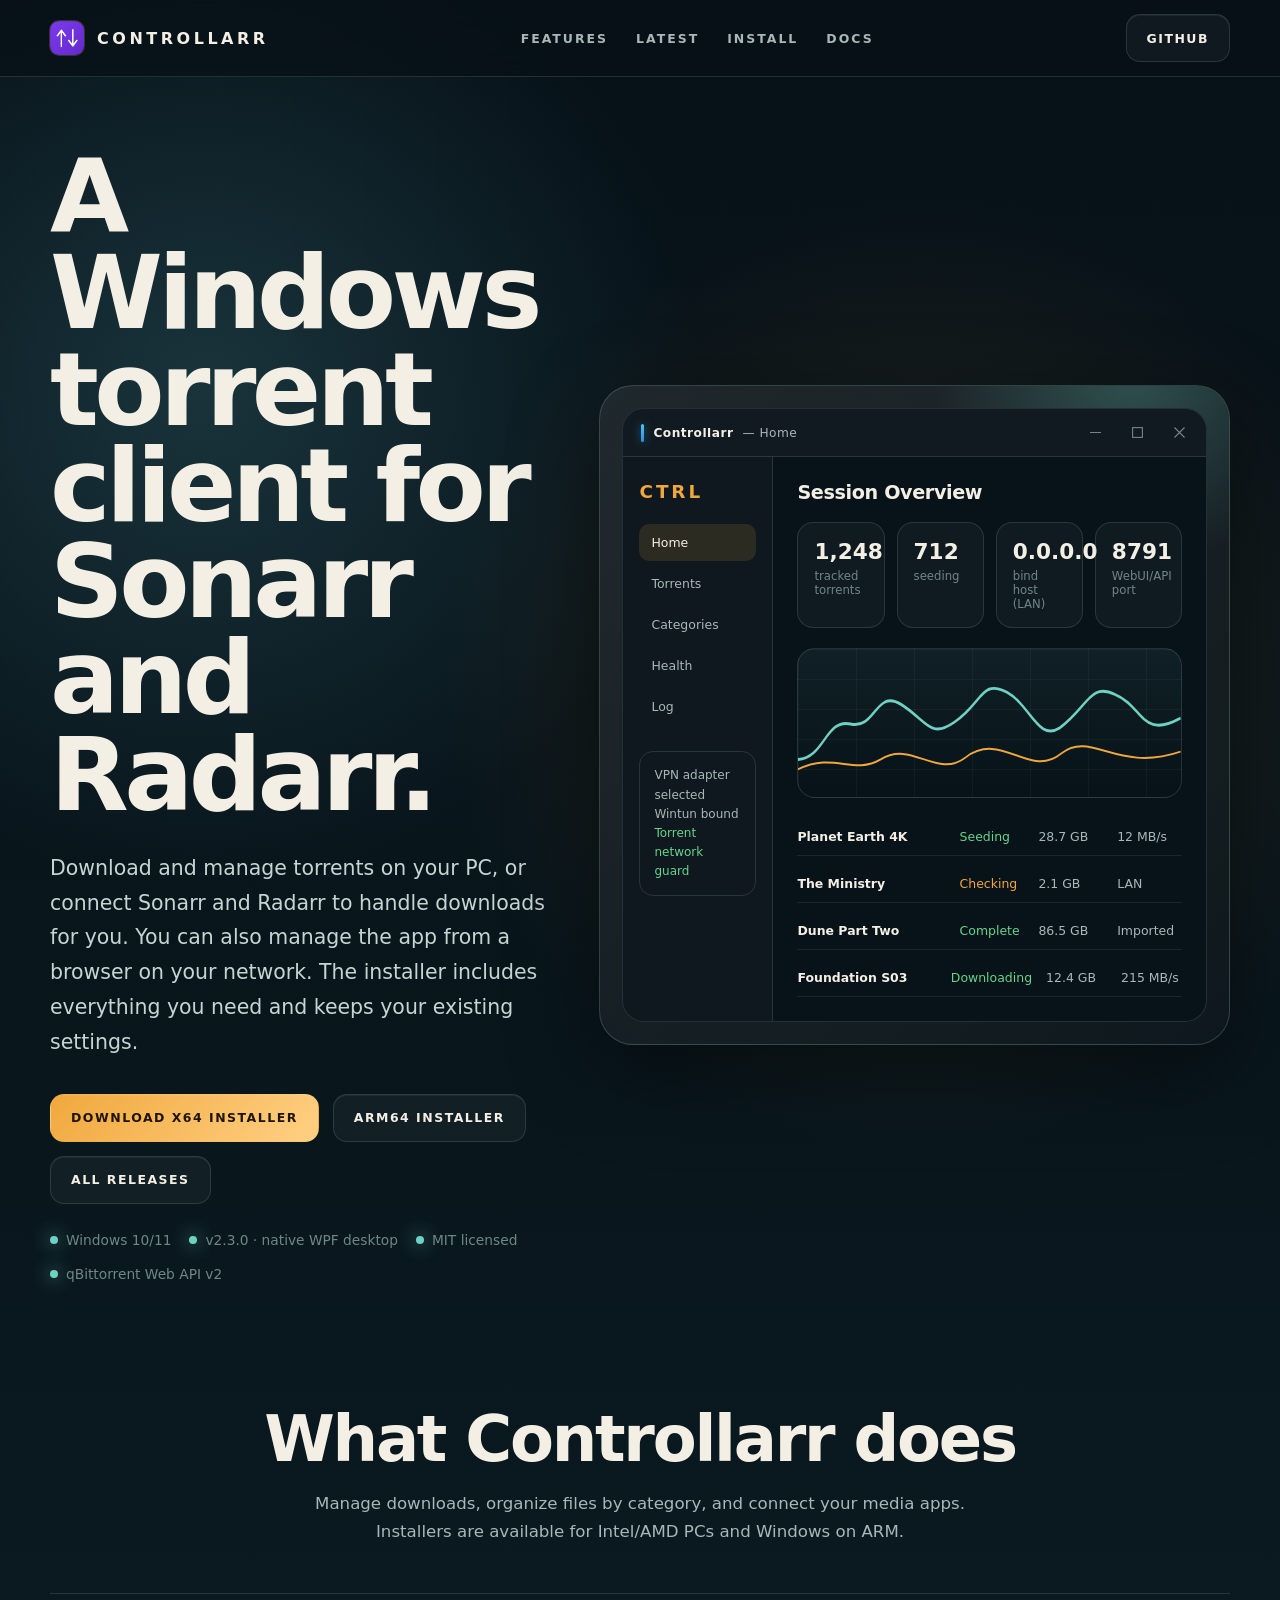
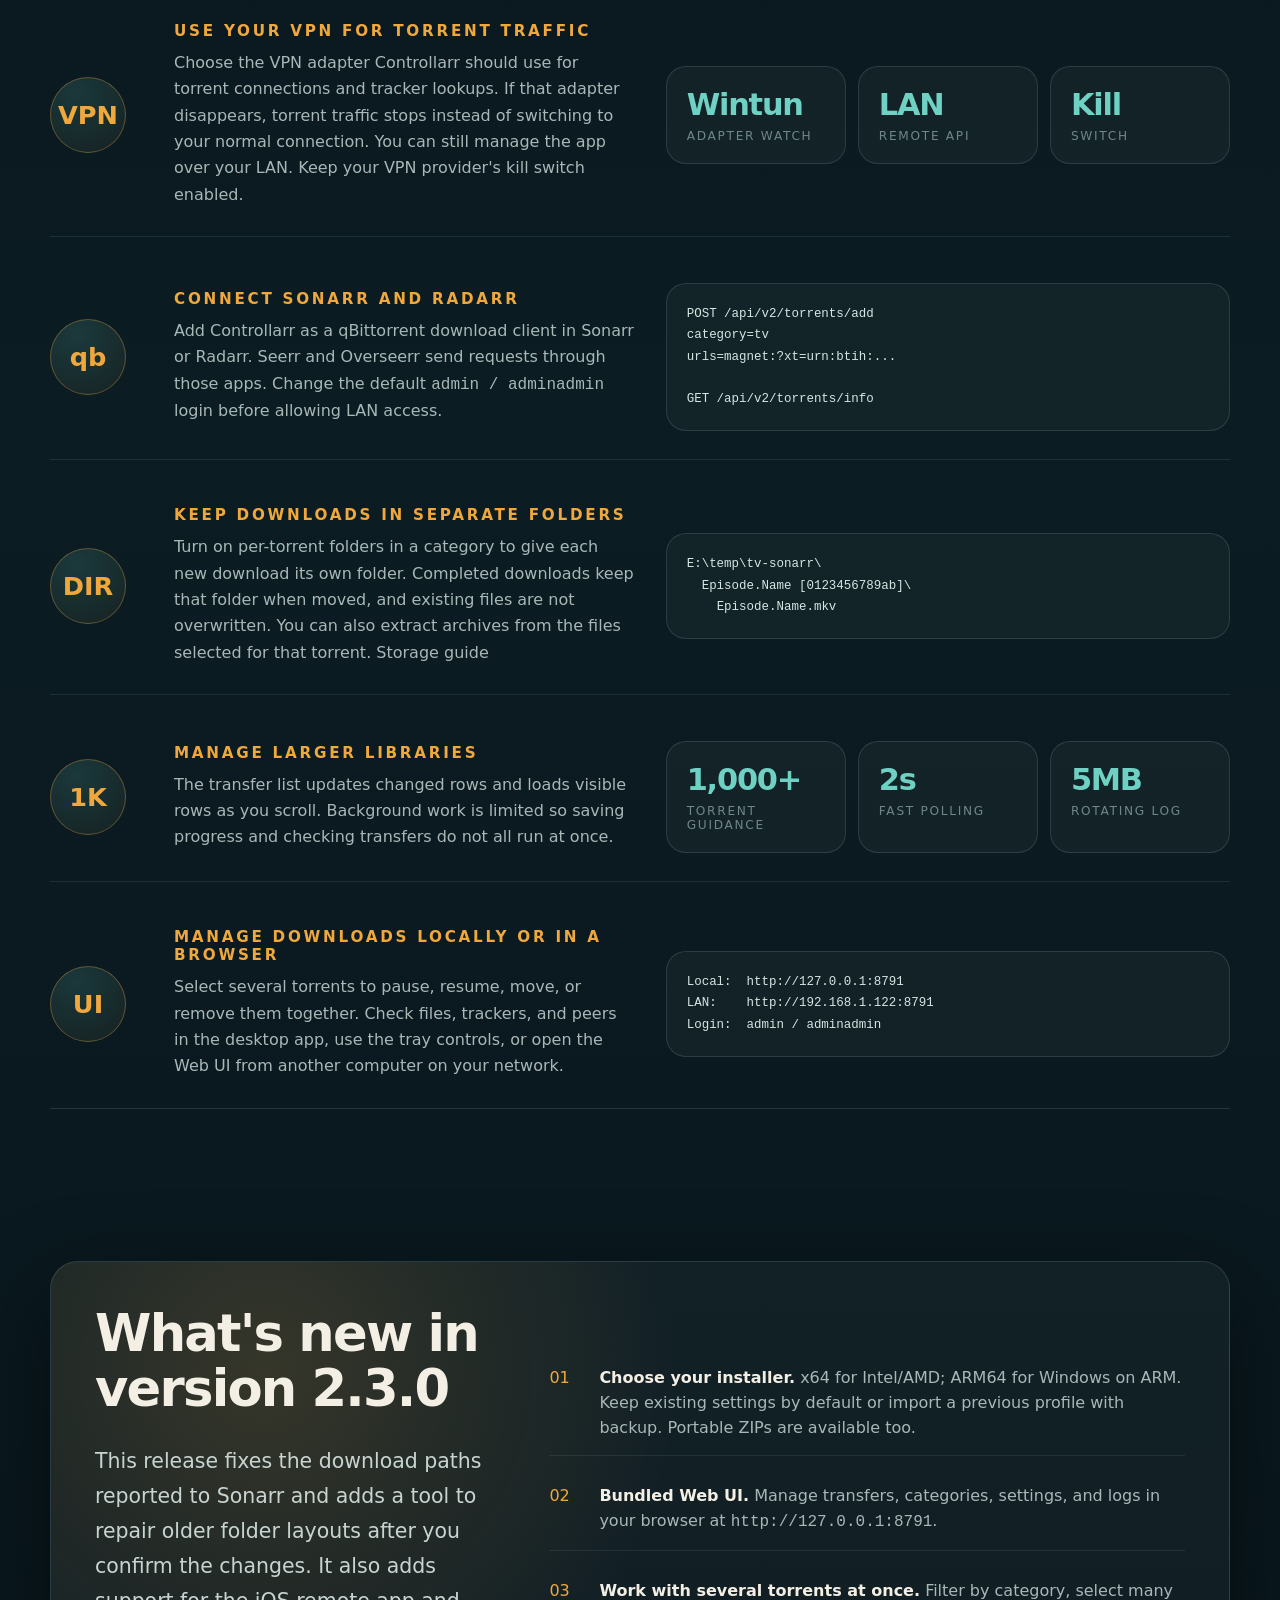
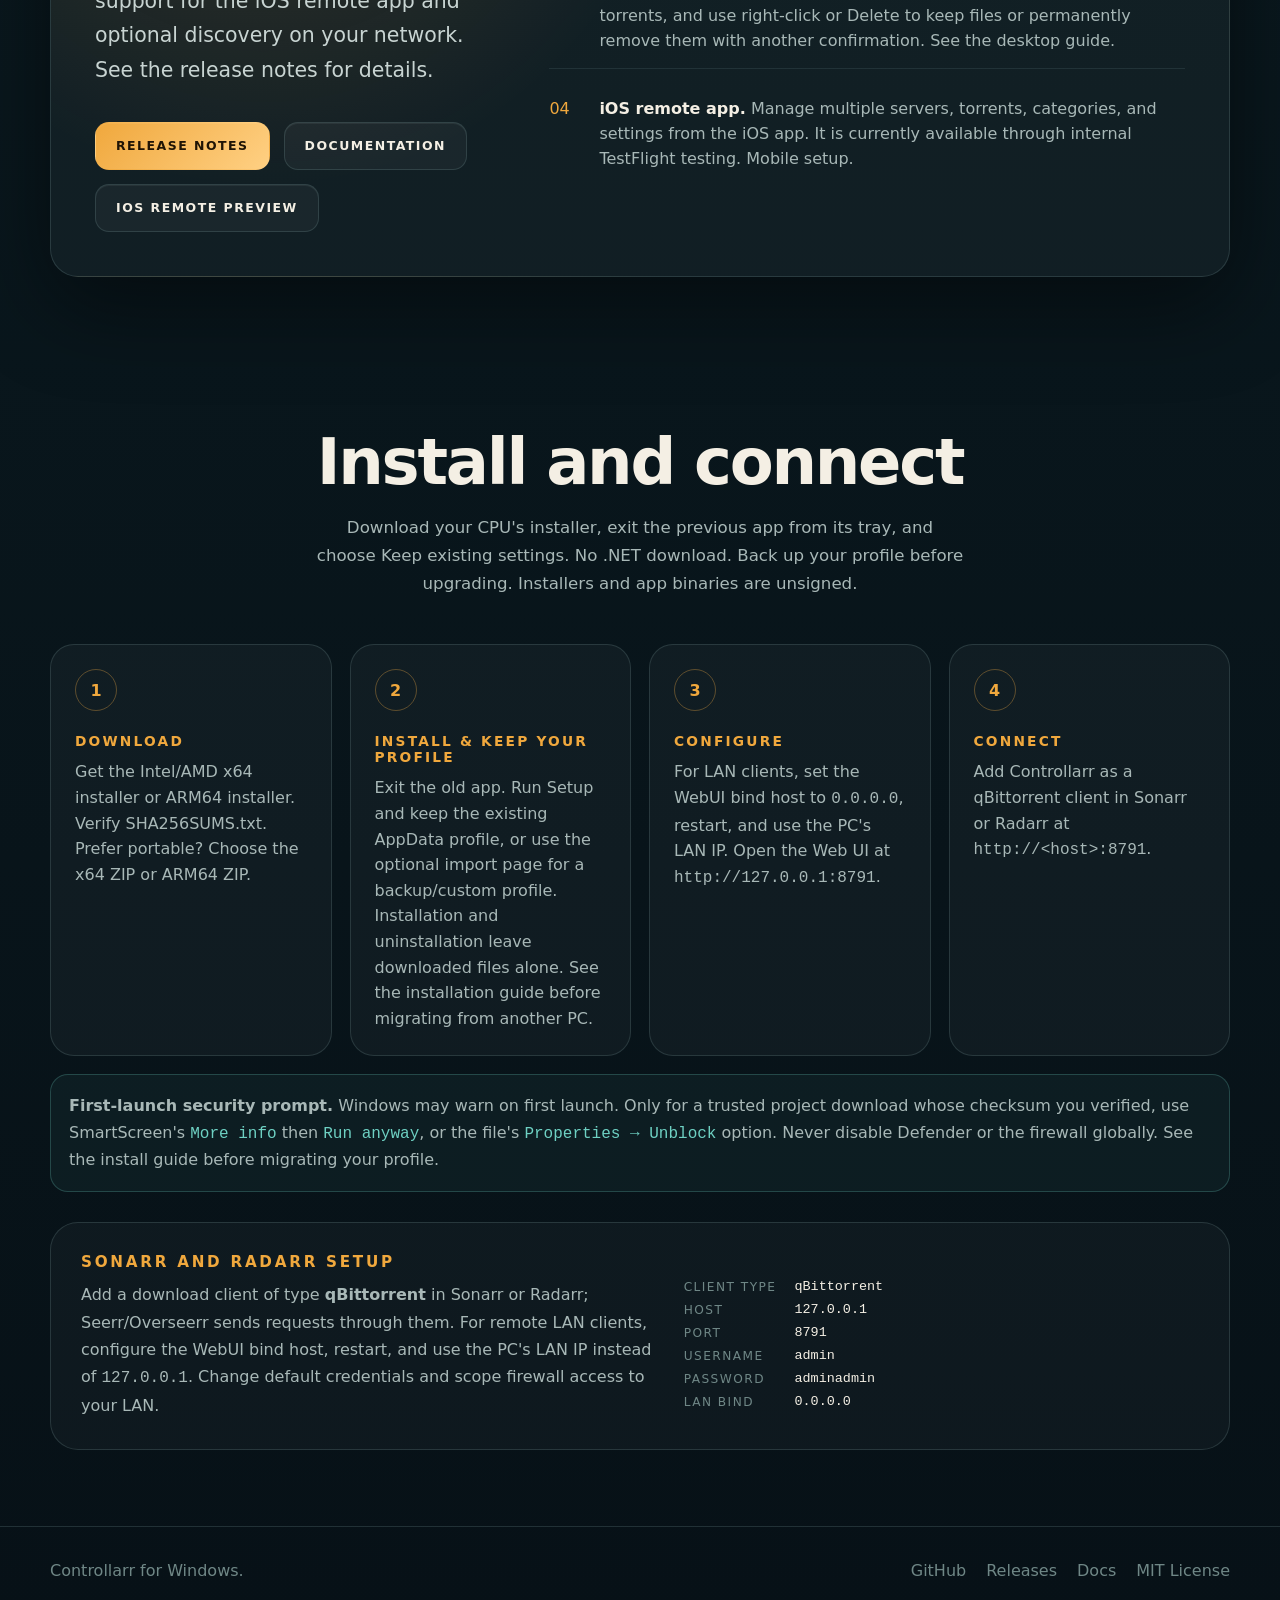
==== commit b47c35a5: "Use straightforward feature descriptions on the public website" ====
--- a/docs/index.html
+++ b/docs/index.html
@@ -3,13 +3,13 @@
 <head>
   <meta charset="utf-8">
   <meta name="viewport" content="width=device-width, initial-scale=1">
-  <meta name="description" content="Controllarr v2.3.0: native Windows torrent desktop with clean per-torrent folders, safe completed moves, VPN-bound DHT and a Sonarr/Radarr API. Download x64 or ARM64 installers.">
+  <meta name="description" content="A Windows torrent client with Sonarr and Radarr support, VPN adapter settings, per-torrent folders, and browser access. Download x64 or ARM64 installers.">
   <meta name="theme-color" content="#071117">
   <meta property="og:title" content="Controllarr for Windows">
   <meta property="og:description" content="Windows-native torrent control for your *arr stack.">
   <meta property="og:type" content="website">
   <meta property="og:image" content="assets/icon-256.png">
-  <title>Controllarr for Windows - native torrent control for your *arr stack</title>
+  <title>Controllarr for Windows - torrent client for Sonarr and Radarr</title>
   <link rel="icon" href="assets/icon-256.png">
   <style>
     :root {
@@ -236,8 +236,8 @@
     <section class="hero">
       <div class="shell hero-grid">
         <div>
-          <h1>Windows-native torrent control for your <span class="arr">*arr</span> stack.</h1>
-          <p class="lead">A standalone BitTorrent desktop with a qBittorrent-compatible API for Sonarr and Radarr. Control your whole library locally, or let your media server manage it over the LAN. Full installers keep your settings &mdash; no .NET or WebView2 install required.</p>
+          <h1>A Windows torrent client for Sonarr and Radarr.</h1>
+          <p class="lead">Download and manage torrents on your PC, or connect Sonarr and Radarr to handle downloads for you. You can also manage the app from a browser on your network. The installer includes everything you need and keeps your existing settings.</p>
           <div class="actions">
             <a class="button primary" data-format="setup" data-dl="win-x64" href="https://github.com/eMacTh3Creator/Controllarr-Windows/releases/download/v2.3.0/Controllarr-2.3.0-win-x64-Setup.exe">Download x64 installer</a>
             <a class="button quiet" data-format="setup" data-dl="win-arm64" href="https://github.com/eMacTh3Creator/Controllarr-Windows/releases/download/v2.3.0/Controllarr-2.3.0-win-arm64-Setup.exe">ARM64 installer</a>
@@ -301,16 +301,16 @@
     <section id="features">
       <div class="shell">
         <div class="section-title">
-          <h2>Built for control. Designed for scale.</h2>
-          <p>Native WPF controls, a separate remote Web UI, and *arr compatibility. v2.3.0 adds clean torrent folders, collision-safe moves and scoped archive extraction, retaining VPN-bound DHT and discovery repairs. Profile-preserving x64 and ARM64 installers are available.</p>
+          <h2>What Controllarr does</h2>
+          <p>Manage downloads, organize files by category, and connect your media apps. Installers are available for Intel/AMD PCs and Windows on ARM.</p>
         </div>
 
         <div class="feature-rail">
           <article class="feature">
             <div class="icon-orb">VPN</div>
             <div>
-              <h3>VPN-aware routing</h3>
-              <p>Pin peers, trackers, DHT and bootstrap DNS to your selected VPN adapter. PIA, NordLynx and popular tunnel names are detected automatically; ambiguous matches require a selection. Missing adapters block traffic without ordinary-interface fallback. LAN management stays separate. Keep your VPN provider's kill switch enabled.</p>
+              <h3>Use your VPN for torrent traffic</h3>
+              <p>Choose the VPN adapter Controllarr should use for torrent connections and tracker lookups. If that adapter disappears, torrent traffic stops instead of switching to your normal connection. You can still manage the app over your LAN. Keep your VPN provider's kill switch enabled.</p>
             </div>
             <div class="signal-grid">
               <div class="signal-card"><strong>Wintun</strong><span>adapter watch</span></div>
@@ -322,8 +322,8 @@
           <article class="feature">
             <div class="icon-orb">qb</div>
             <div>
-              <h3>qBittorrent-compatible API</h3>
-              <p>Point Sonarr and Radarr at Controllarr using the qBittorrent download-client type; Seerr/Overseerr works through those apps. No custom downloader plugin required. Change the default <code>admin / adminadmin</code> login before LAN use.</p>
+              <h3>Connect Sonarr and Radarr</h3>
+              <p>Add Controllarr as a qBittorrent download client in Sonarr or Radarr. Seerr and Overseerr send requests through those apps. Change the default <code>admin / adminadmin</code> login before allowing LAN access.</p>
             </div>
             <div class="code-card">
 <pre>POST /api/v2/torrents/add
@@ -337,8 +337,8 @@
           <article class="feature">
             <div class="icon-orb">DIR</div>
             <div>
-              <h3>Clean torrent folders</h3>
-              <p>A category checkbox puts each new torrent in its own name/hash folder, including single-file downloads. Completed moves keep the folder intact and never overwrite another payload. Trailing backslashes are not needed; existing files stay where they are. Archive extraction touches only that torrent's selected files. <a href="https://github.com/eMacTh3Creator/Controllarr-Windows/blob/master/docs/STORAGE.md">Storage guide</a></p>
+              <h3>Keep downloads in separate folders</h3>
+              <p>Turn on per-torrent folders in a category to give each new download its own folder. Completed downloads keep that folder when moved, and existing files are not overwritten. You can also extract archives from the files selected for that torrent. <a href="https://github.com/eMacTh3Creator/Controllarr-Windows/blob/master/docs/STORAGE.md">Storage guide</a></p>
             </div>
             <div class="code-card">
 <pre>E:\temp\tv-sonarr\
@@ -350,8 +350,8 @@
           <article class="feature">
             <div class="icon-orb">1K</div>
             <div>
-              <h3>Large-library stability</h3>
-              <p>Incremental row updates, shared engine snapshots, atomic resume checkpoints and bounded transport work reduce avoidable overhead. Virtualized WPF tables keep large torrent libraries responsive.</p>
+              <h3>Manage larger libraries</h3>
+              <p>The transfer list updates changed rows and loads visible rows as you scroll. Background work is limited so saving progress and checking transfers do not all run at once.</p>
             </div>
             <div class="signal-grid">
               <div class="signal-card"><strong>1,000+</strong><span>torrent guidance</span></div>
@@ -363,8 +363,8 @@
           <article class="feature">
             <div class="icon-orb">UI</div>
             <div>
-              <h3>Native WPF + bundled Web UI</h3>
-              <p>Manage categories and multi-selected transfers with native menus, a Files/Trackers/Peers inspector and safe removal dialogs. Use tray/taskbar controls locally, or the bundled WebUI and API over your configured LAN listener.</p>
+              <h3>Manage downloads locally or in a browser</h3>
+              <p>Select several torrents to pause, resume, move, or remove them together. Check files, trackers, and peers in the desktop app, use the tray controls, or open the Web UI from another computer on your network.</p>
             </div>
             <div class="code-card">
 <pre>Local:  http://127.0.0.1:8791
@@ -380,8 +380,8 @@
       <div class="shell">
         <div class="release-band">
           <div>
-            <h2>A standalone desktop, not a browser portal</h2>
-            <p class="lead">v2.3.0 corrects Sonarr import paths and adds confirmed legacy-folder repair, authenticated paged remote APIs, bounded events and optional LAN discovery. Native desktop controls, VPN-bound DHT, live queues and profile-preserving installers remain. Existing files are not silently reorganized. See the release notes for architecture details and update options.</p>
+            <h2>What's new in version 2.3.0</h2>
+            <p class="lead">This release fixes the download paths reported to Sonarr and adds a tool to repair older folder layouts after you confirm the changes. It also adds support for the iOS remote app and optional discovery on your network. See the release notes for details.</p>
             <div class="actions">
               <a class="button primary" href="https://github.com/eMacTh3Creator/Controllarr-Windows/releases/tag/v2.3.0">Release notes</a>
               <a class="button quiet" href="https://github.com/eMacTh3Creator/Controllarr-Windows/blob/master/docs/README.md">Documentation</a>
@@ -389,10 +389,10 @@
             </div>
           </div>
           <ul class="release-list">
-            <li><span class="amber">01</span><span><b>Full installers for both CPUs.</b> x64 for Intel/AMD; ARM64 for Windows on ARM. Keep existing settings by default or import a previous profile with backup. Portable ZIPs are available too.</span></li>
-            <li><span class="amber">02</span><span><b>Bundled Web UI.</b> A no-build dark Windows 11-style SPA served at <code>http://127.0.0.1:8791</code> with Home, Torrents, Categories, Settings, Health, Recovery, Post-Processor, Seeding, and Log tabs.</span></li>
-            <li><span class="amber">03</span><span><b>Safe bulk workflows.</b> Filter by category, select many torrents, and use right-click or Delete to keep files or permanently remove them with another confirmation. See the <a href="https://github.com/eMacTh3Creator/Controllarr-Windows/blob/master/docs/DESKTOP.md">desktop guide</a>.</span></li>
-            <li><span class="amber">04</span><span><b>Native mobile management.</b> Native iOS preview with instances, torrent/category/settings controls and notification options. An Apple-signed device build is active in internal TestFlight testing; See the mobile guide for access and notification options. <a href="https://github.com/eMacTh3Creator/Controllarr-Windows/blob/master/docs/MOBILE.md">Mobile setup.</a></span></li>
+            <li><span class="amber">01</span><span><b>Choose your installer.</b> x64 for Intel/AMD; ARM64 for Windows on ARM. Keep existing settings by default or import a previous profile with backup. Portable ZIPs are available too.</span></li>
+            <li><span class="amber">02</span><span><b>Bundled Web UI.</b> Manage transfers, categories, settings, and logs in your browser at <code>http://127.0.0.1:8791</code>.</span></li>
+            <li><span class="amber">03</span><span><b>Work with several torrents at once.</b> Filter by category, select many torrents, and use right-click or Delete to keep files or permanently remove them with another confirmation. See the <a href="https://github.com/eMacTh3Creator/Controllarr-Windows/blob/master/docs/DESKTOP.md">desktop guide</a>.</span></li>
+            <li><span class="amber">04</span><span><b>iOS remote app.</b> Manage multiple servers, torrents, categories, and settings from the iOS app. It is currently available through internal TestFlight testing. <a href="https://github.com/eMacTh3Creator/Controllarr-Windows/blob/master/docs/MOBILE.md">Mobile setup.</a></span></li>
           </ul>
         </div>
       </div>
@@ -401,7 +401,7 @@
     <section id="install">
       <div class="shell">
         <div class="section-title">
-          <h2>Get started in minutes.</h2>
+          <h2>Install and connect</h2>
           <p>Download your CPU's installer, exit the previous app from its tray, and choose Keep existing settings. No .NET download. Back up your profile before upgrading. Installers and app binaries are unsigned.</p>
         </div>
         <div class="steps">
@@ -433,8 +433,8 @@
 
         <div class="connect-band">
           <div>
-            <h3>Connecting Sonarr / Radarr</h3>
-            <p>Add a download client of type <b>qBittorrent</b> in Sonarr or Radarr; Seerr/Overseerr sends requests through them. WebUI/SOCKS5 passwords use Windows DPAPI without per-access permission prompts. For remote LAN clients, configure the WebUI bind host, restart, and use the PC's LAN IP instead of <code>127.0.0.1</code>. Change default credentials and scope firewall access to your LAN.</p>
+            <h3>Sonarr and Radarr setup</h3>
+            <p>Add a download client of type <b>qBittorrent</b> in Sonarr or Radarr; Seerr/Overseerr sends requests through them. For remote LAN clients, configure the WebUI bind host, restart, and use the PC's LAN IP instead of <code>127.0.0.1</code>. Change default credentials and scope firewall access to your LAN.</p>
           </div>
           <dl>
             <dt>Client type</dt><dd>qBittorrent</dd>
@@ -451,7 +451,7 @@
 
   <footer>
     <div class="shell footer-inner">
-      <div>Controllarr for Windows. Take control. Stay private. Keep seeding.</div>
+      <div>Controllarr for Windows.</div>
       <div class="footer-links">
         <a href="https://github.com/eMacTh3Creator/Controllarr-Windows">GitHub</a>
         <a href="https://github.com/eMacTh3Creator/Controllarr-Windows/releases/latest">Releases</a>
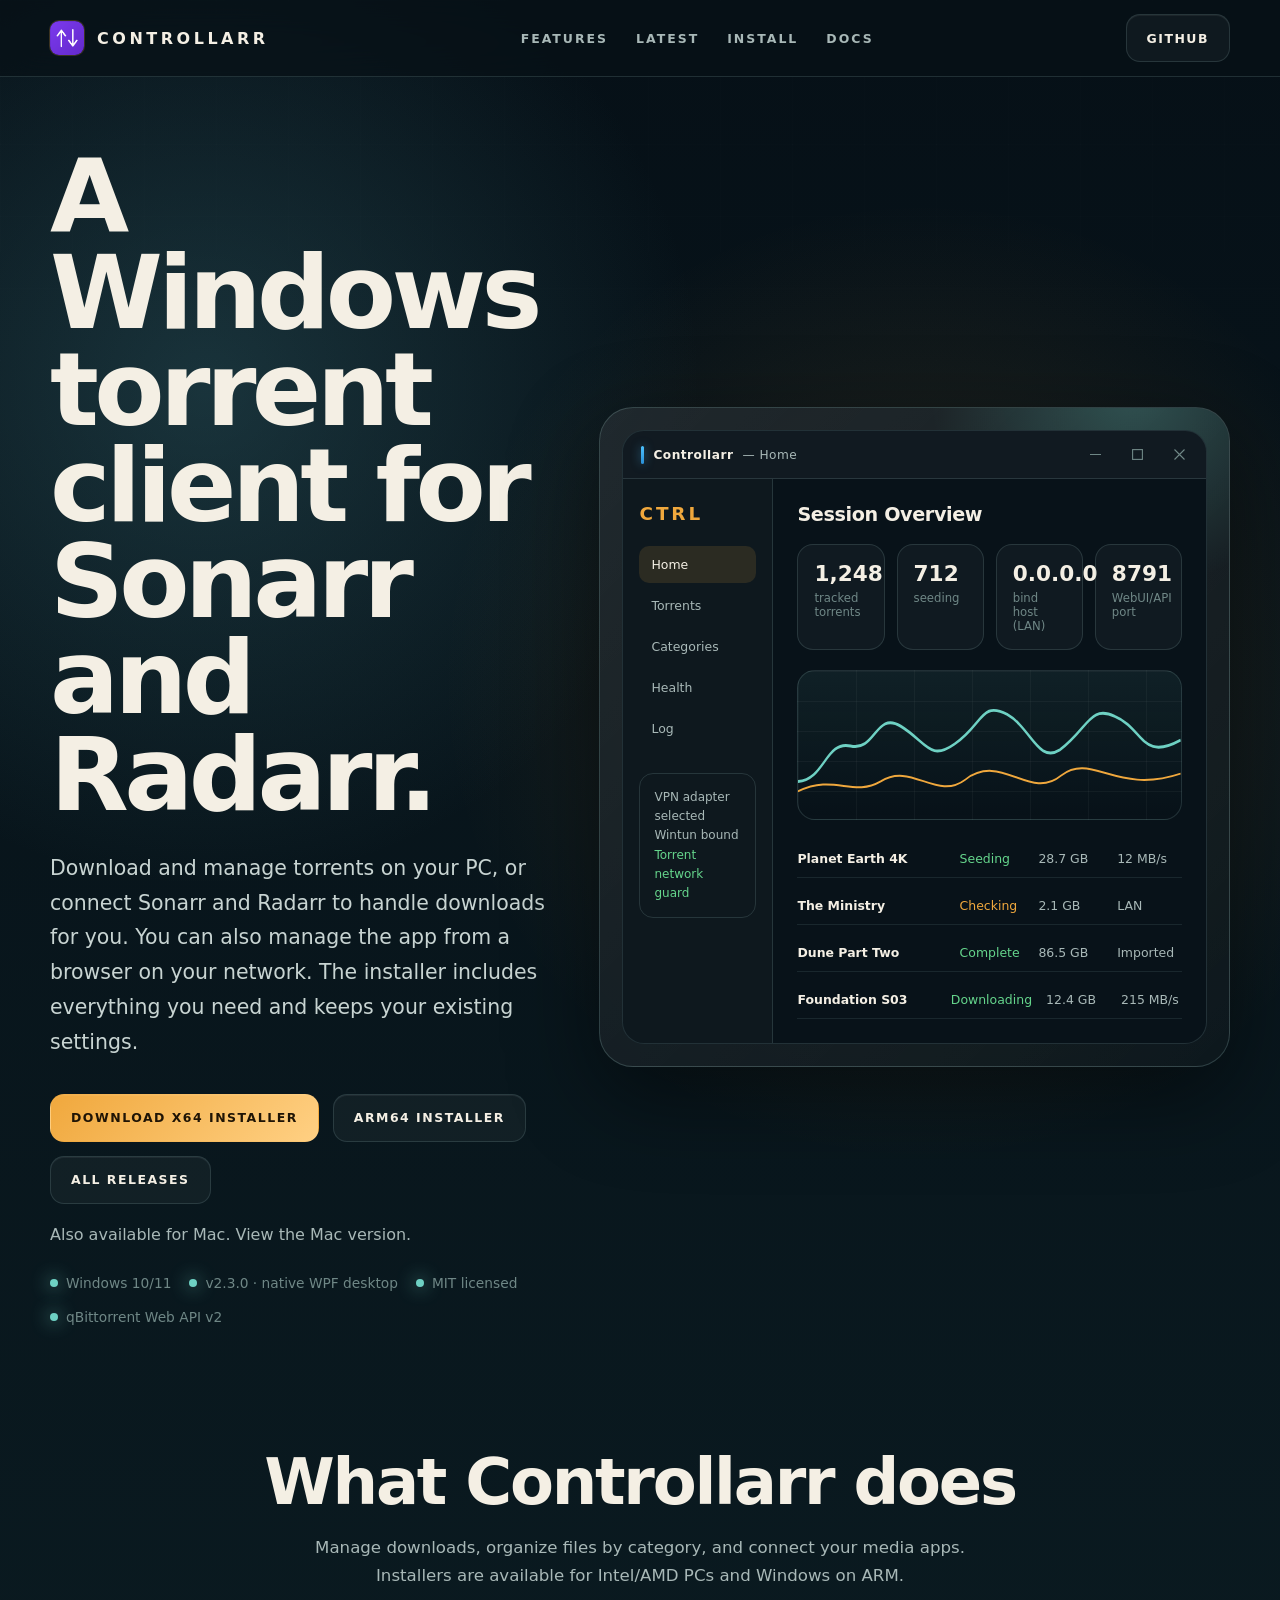
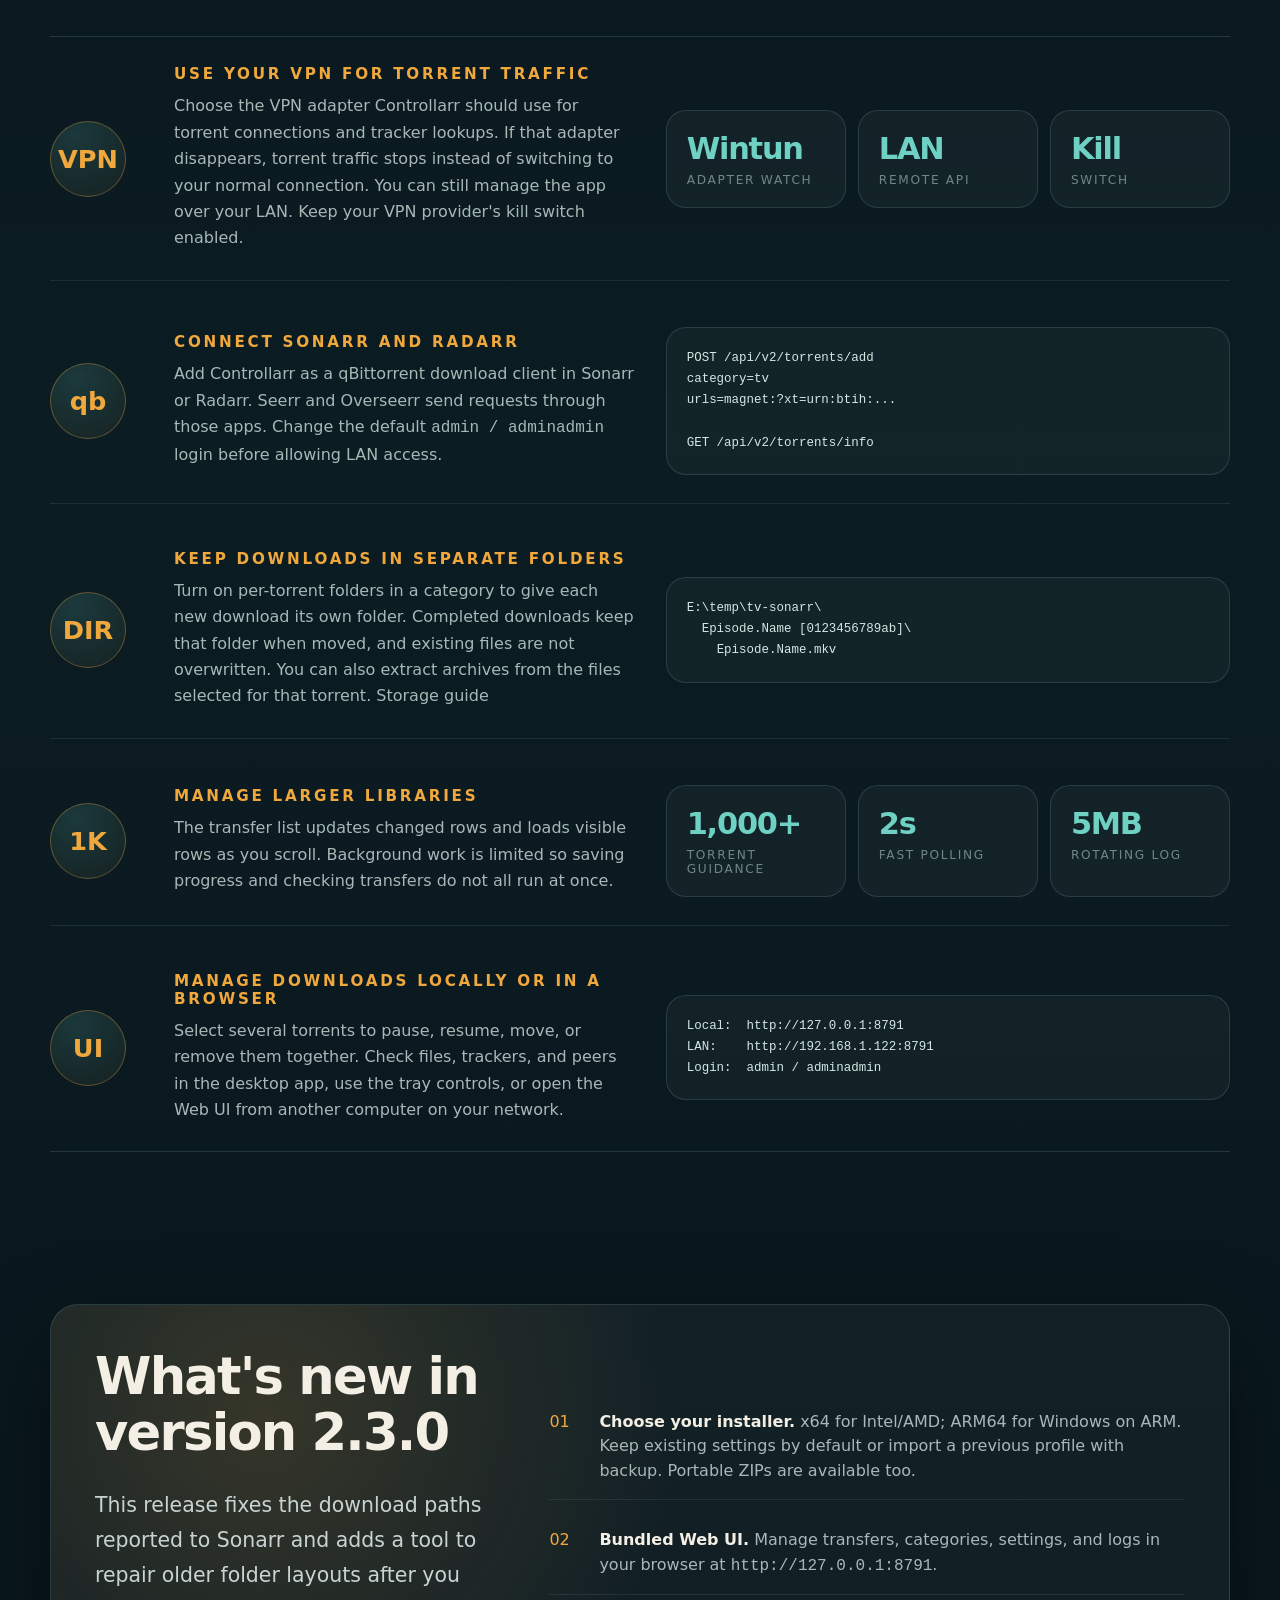
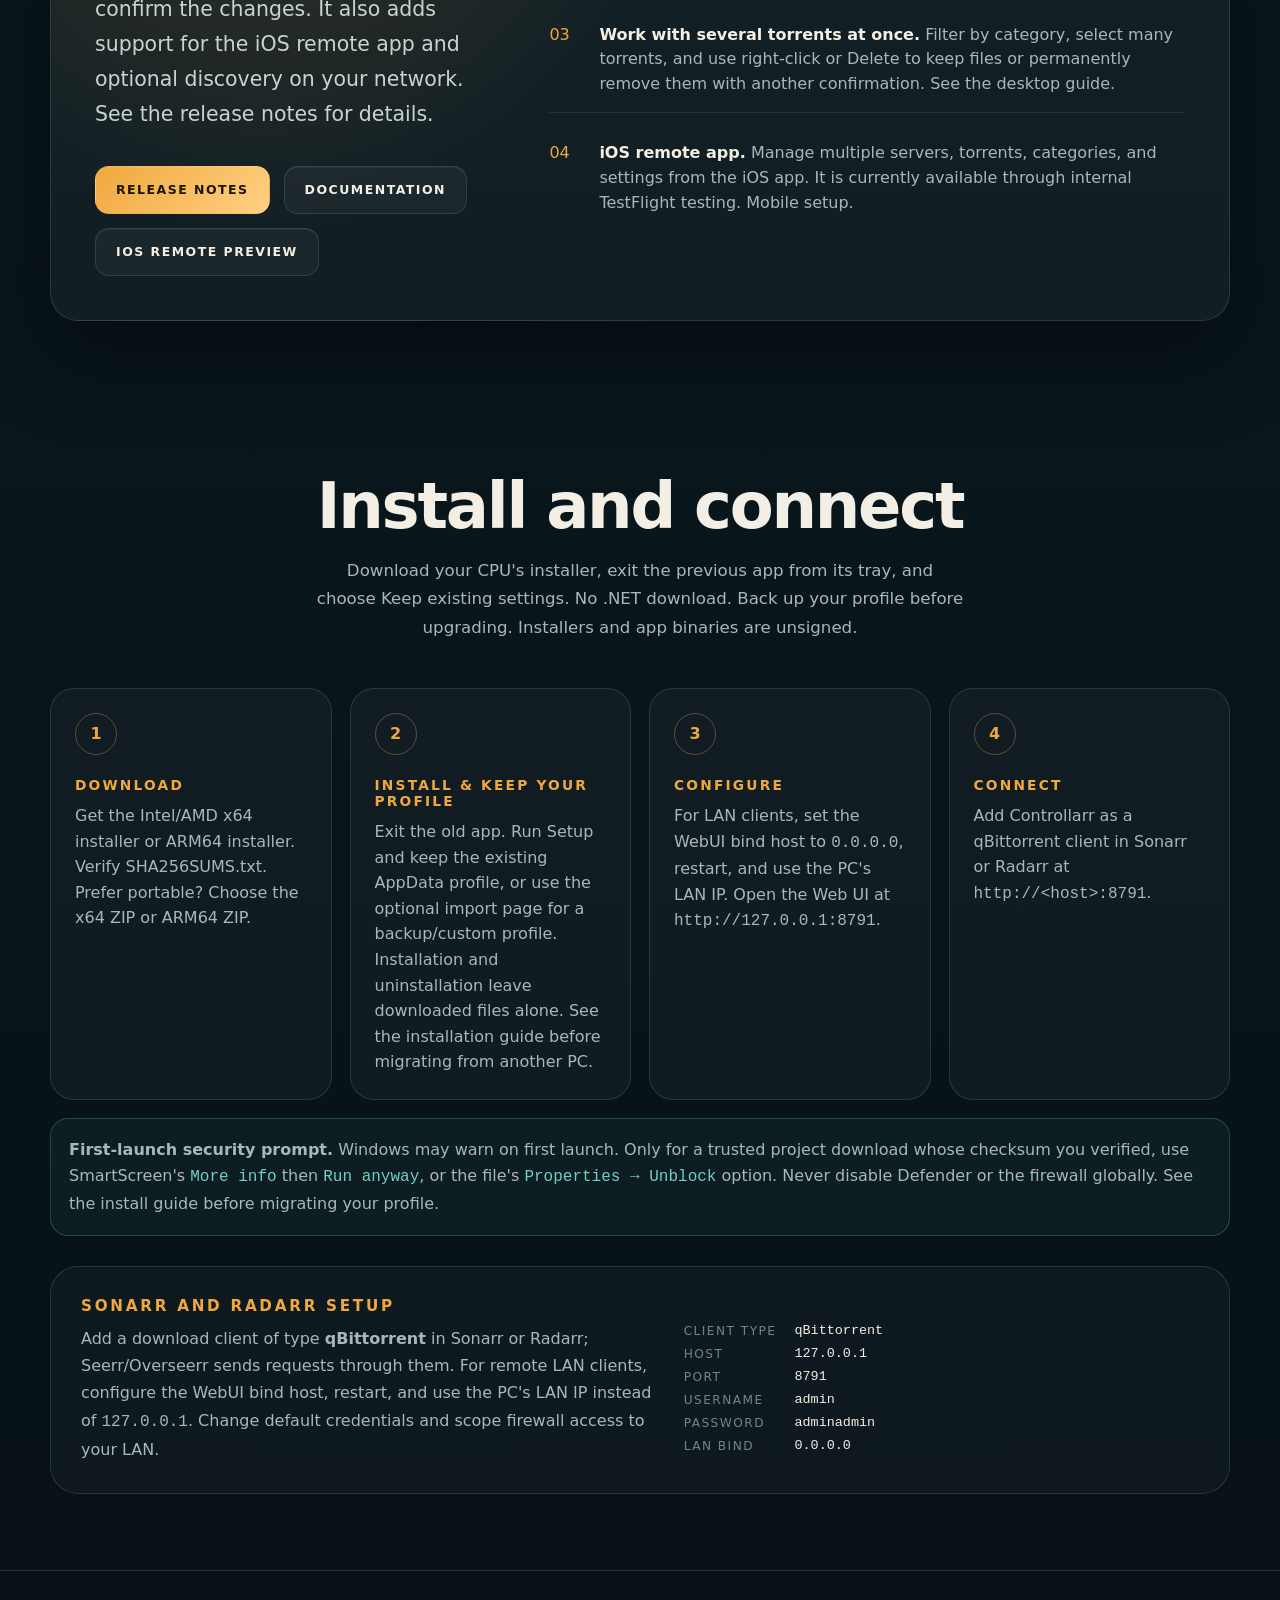
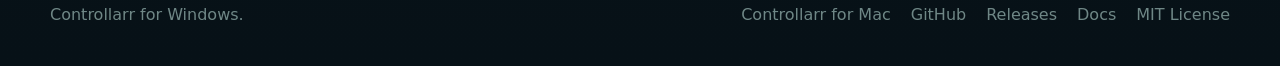
==== commit 0824284a: "Link to Controllarr for Mac beside downloads and in footer" ====
--- a/docs/index.html
+++ b/docs/index.html
@@ -102,6 +102,7 @@
     .arr { color: var(--amber); font-family: var(--sans); letter-spacing: -0.02em; }
     .lead { margin: 28px 0 0; max-width: 560px; color: #c8d4d2; font-size: clamp(1.05rem, 1.8vw, 1.28rem); line-height: 1.7; }
     .actions { display: flex; flex-wrap: wrap; gap: 14px; margin: 34px 0 0; }
+    .platform-link { margin: 18px 0 0; color: var(--muted); line-height: 1.6; }
     .proof { display: flex; flex-wrap: wrap; gap: 18px; margin-top: 28px; color: var(--soft); font-size: 0.86rem; }
     .proof span { display: inline-flex; align-items: center; gap: 8px; }
     .dot { width: 8px; height: 8px; border-radius: 99px; background: var(--aqua); box-shadow: 0 0 18px var(--aqua); }
@@ -243,6 +244,7 @@
             <a class="button quiet" data-format="setup" data-dl="win-arm64" href="https://github.com/eMacTh3Creator/Controllarr-Windows/releases/download/v2.3.0/Controllarr-2.3.0-win-arm64-Setup.exe">ARM64 installer</a>
             <a class="button quiet" href="https://github.com/eMacTh3Creator/Controllarr-Windows/releases/latest">All releases</a>
           </div>
+          <p class="platform-link">Also available for Mac. <a href="https://emacth3creator.github.io/Controllarr/">View the Mac version</a>.</p>
           <div class="proof" aria-label="Project highlights">
             <span><i class="dot"></i>Windows 10/11</span>
             <span><i class="dot"></i>v2.3.0 &middot; native WPF desktop</span>
@@ -453,6 +455,7 @@
     <div class="shell footer-inner">
       <div>Controllarr for Windows.</div>
       <div class="footer-links">
+        <a href="https://emacth3creator.github.io/Controllarr/">Controllarr for Mac</a>
         <a href="https://github.com/eMacTh3Creator/Controllarr-Windows">GitHub</a>
         <a href="https://github.com/eMacTh3Creator/Controllarr-Windows/releases/latest">Releases</a>
         <a href="https://github.com/eMacTh3Creator/Controllarr-Windows/blob/master/docs/README.md">Docs</a>
